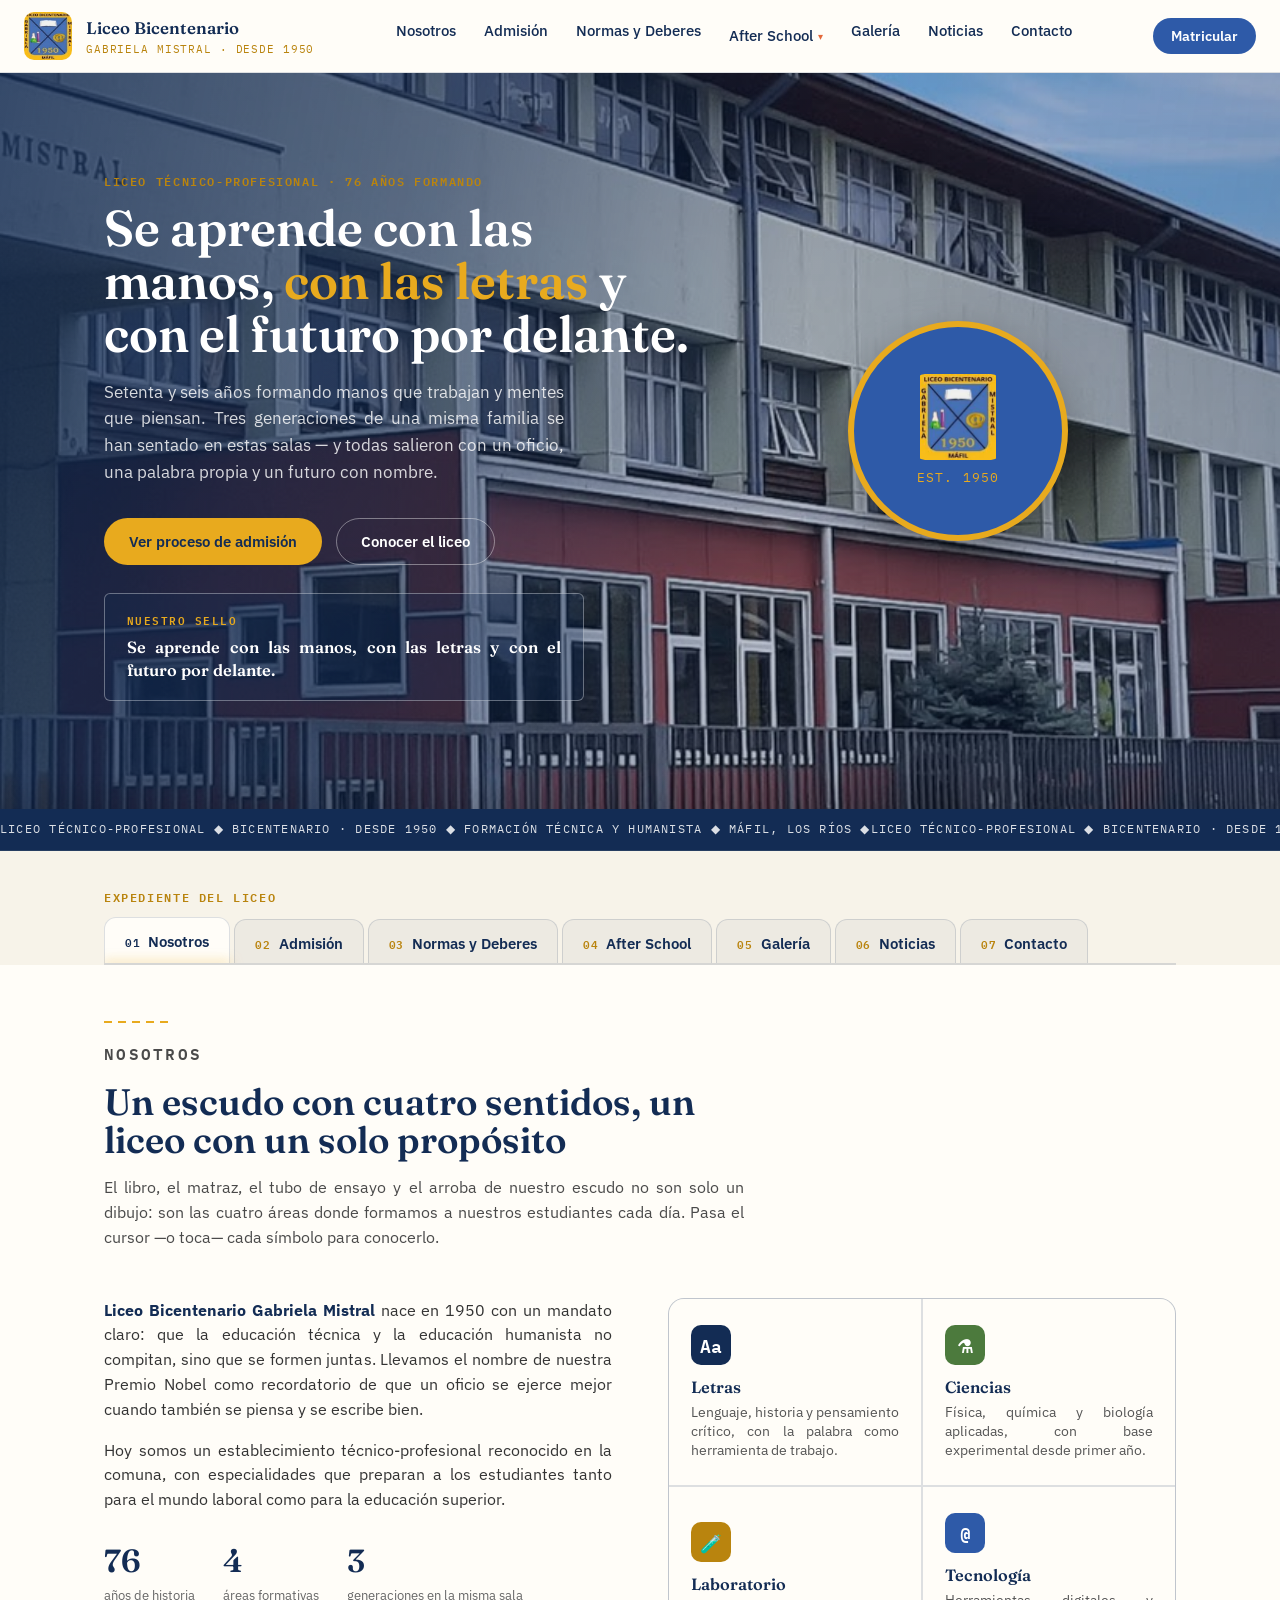
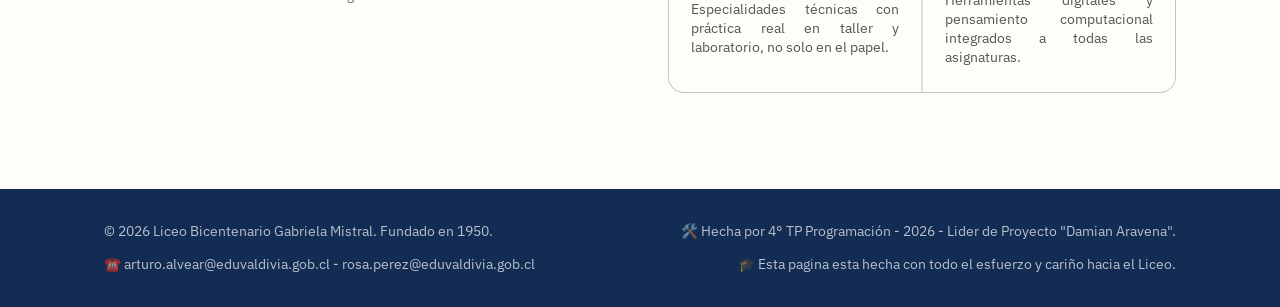
==== index.html @ 548409c9 "Cambio leve en After school" ====
<!DOCTYPE html>
<html lang="es">
<head>
<meta charset="UTF-8">
<meta name="viewport" content="width=device-width, initial-scale=1.0">
<title>liceo Bicentenario Gabriela Mistral</title>
<link rel="icon" type="image/png" href="img/galeria/escudo.jpg">
<link rel="preconnect" href="https://fonts.googleapis.com">
<link rel="preconnect" href="https://fonts.gstatic.com" crossorigin>
<link href="https://fonts.googleapis.com/css2?family=Fraunces:opsz,wght@9..144,500;9..144,600;9..144,900&family=IBM+Plex+Sans:wght@400;500;600&family=IBM+Plex+Mono:wght@500;600&display=swap" rel="stylesheet">
<link rel="stylesheet" href="estilos.css">
</head>
<body>

<header>
  <div class="nav-row">
    <a href="#inicio" class="brand">
      <img src="img/galeria/escudo.jpg" alt="Escudo Liceo Bicentenario Gabriela Mistral" onerror="this.style.display='none'">
      <div class="brand-text">
        <strong>Liceo Bicentenario</strong>
        <span>Gabriela Mistral · Desde 1950</span>
      </div>
    </a>
    <nav id="mainNav">
      <ul>
        <li><a href="#nosotros" data-goto="nosotros">Nosotros</a></li>
        <li><a href="#admision" data-goto="admision">Admisión</a></li>
        <li><a href="#normas" data-goto="normas">Normas y Deberes</a></li>
        <li class="nav-dropdown" id="navAfterSchool">
          <a href="#afterschool" data-goto="afterschool" class="nav-dropdown-link">
            After School
            <span class="nav-caret" aria-hidden="true">▾</span>
          </a>
          <ul class="nav-submenu">
            <li><a href="#afterschool" data-goto="afterschool" data-assub="info" data-scrollto="asPresentacion">Información</a></li>
            <li><a href="#afterschool" data-goto="afterschool" data-assub="avisos" data-scrollto="asAvisos">Avisos</a></li>
            <li><a href="#afterschool" data-goto="afterschool" data-assub="galeria" data-scrollto="asGaleria">Galería</a></li>
            <li><a href="#afterschool" data-goto="afterschool" data-assub="contacto" data-scrollto="asContacto">Contacto</a></li>
          </ul>
        </li>
        <li><a href="#galeria" data-goto="galeria">Galería</a></li>
        <li><a href="#noticias" data-goto="noticias">Noticias</a></li>
        <li><a href="#contacto" data-goto="contacto">Contacto</a></li>
      </ul>
    </nav>
    <button class="nav-cta" data-goto="admision">Matricular</button>
    <button class="burger" aria-label="Abrir menú" id="burgerBtn"><span></span><span></span><span></span></button>
  </div>
</header>

<!-- Transición cinematográfica entre pestañas -->
<div class="tab-transition" id="tabTransition" aria-hidden="true">
  <div class="tt-sweep"></div>
  <div class="tt-mark">
    <span class="tt-index" id="ttIndex">01</span>
    <span class="tt-name" id="ttName">Nosotros</span>
  </div>
</div>

<section class="hero" id="inicio">
  <div class="hero-bg" id="heroBg" aria-hidden="true">
    <div class="hero-bg-slide active" style="background-image:url('img/hero/01-fachada-liceo.jpg')"></div>
  </div>
  <div class="hero-inner">
    <div>
      <p class="eyebrow">Liceo técnico-profesional · <span id="yearsCount">0</span> años formando</p>
      <h1>Se aprende con las manos, <em>con las letras</em> y con el futuro por delante.</h1>
      <p class="lead">Setenta y seis años formando manos que trabajan y mentes que piensan. Tres generaciones de una misma familia se han sentado en estas salas — y todas salieron con un oficio, una palabra propia y un futuro con nombre.</p>
      <div class="hero-actions">
        <button class="btn btn-gold" data-goto="admision">Ver proceso de admisión</button>
        <button class="btn btn-outline" data-goto="nosotros">Conocer el liceo</button>
      </div>
      <div class="hero-lemas" id="heroLemas">
        <p class="hero-lemas-eyebrow">Nuestro sello</p>
        <p class="hero-lemas-text" id="heroLemaText">Se aprende con las manos, con las letras y con el futuro por delante.</p>
      </div>
    </div>
    <div class="seal">
      <img src="img/galeria/escudo.jpg" alt="Escudo del liceo" onerror="this.style.display='none'">
      <span class="since">EST. 1950</span>
    </div>
  </div>
  <div class="hero-wave" aria-hidden="true"></div>
</section>

<div class="marquee" aria-hidden="true">
  <div class="marquee-track">
    <span>Liceo técnico-profesional ◆ Bicentenario · desde 1950 ◆ Formación técnica y humanista ◆ Máfil, Los Ríos ◆</span>
    <span>Liceo técnico-profesional ◆ Bicentenario · desde 1950 ◆ Formación técnica y humanista ◆ Máfil, Los Ríos ◆</span>
  </div>
</div>

<!-- ===================== FICHA / TABS ===================== -->
<div class="ficha-wrap wrap">
  <p class="eyebrow ficha-label">Expediente del liceo</p>
  <div class="tabs-nav" id="tabsNav" role="tablist" aria-label="Secciones del liceo">
    <button class="tab-btn active" role="tab" aria-selected="true" data-tab="nosotros" id="tabbtn-nosotros">
      <span class="tab-index">01</span><span class="tab-name">Nosotros</span>
    </button>
    <button class="tab-btn" role="tab" aria-selected="false" data-tab="admision" id="tabbtn-admision">
      <span class="tab-index">02</span><span class="tab-name">Admisión</span>
    </button>
    <button class="tab-btn" role="tab" aria-selected="false" data-tab="normas" id="tabbtn-normas">
      <span class="tab-index">03</span><span class="tab-name">Normas y Deberes</span>
    </button>
    <button class="tab-btn" role="tab" aria-selected="false" data-tab="afterschool" id="tabbtn-afterschool">
      <span class="tab-index">04</span><span class="tab-name">After School</span>
    </button>
    <button class="tab-btn" role="tab" aria-selected="false" data-tab="galeria" id="tabbtn-galeria">
      <span class="tab-index">05</span><span class="tab-name">Galería</span>
    </button>
    <button class="tab-btn" role="tab" aria-selected="false" data-tab="noticias" id="tabbtn-noticias">
      <span class="tab-index">06</span><span class="tab-name">Noticias</span>
    </button>
    <button class="tab-btn" role="tab" aria-selected="false" data-tab="contacto" id="tabbtn-contacto">
      <span class="tab-index">07</span><span class="tab-name">Contacto</span>
    </button>
    <div class="tab-slider" id="tabSlider" aria-hidden="true"></div>
  </div>
</div>

<main class="tab-panels">

  <!-- ---------- NOSOTROS ---------- -->
  <section class="panel active" id="nosotros" role="tabpanel" aria-labelledby="tabbtn-nosotros">
    <div class="wrap">
      <div class="section-head">
        <div class="divider"></div>
        <p class="eyebrow">Nosotros</p>
        <h2>Un escudo con cuatro sentidos, un liceo con un solo propósito</h2>
        <p>El libro, el matraz, el tubo de ensayo y el arroba de nuestro escudo no son solo un dibujo: son las cuatro áreas donde formamos a nuestros estudiantes cada día. Pasa el cursor —o toca— cada símbolo para conocerlo.</p>
      </div>
      <div class="about-grid">
        <div class="about-copy">
          <p><strong>Liceo Bicentenario Gabriela Mistral</strong> nace en 1950 con un mandato claro: que la educación técnica y la educación humanista no compitan, sino que se formen juntas. Llevamos el nombre de nuestra Premio Nobel como recordatorio de que un oficio se ejerce mejor cuando también se piensa y se escribe bien.</p>
          <p>Hoy somos un establecimiento técnico-profesional reconocido en la comuna, con especialidades que preparan a los estudiantes tanto para el mundo laboral como para la educación superior.</p>
          <div class="stat-row">
            <div class="stat"><strong data-count="76">0</strong><span>años de historia</span></div>
            <div class="stat"><strong data-count="4">0</strong><span>áreas formativas</span></div>
            <div class="stat"><strong data-count="3">0</strong><span>generaciones en la misma sala</span></div>
          </div>
        </div>
        <div class="pillars">
          <button class="pillar" data-flip="letras">
            <div class="pillar-face pillar-front">
              <div class="glyph g-navy">Aa</div>
              <h3>Letras</h3>
              <p>Lenguaje, historia y pensamiento crítico, con la palabra como herramienta de trabajo.</p>
            </div>
          </button>
          <button class="pillar" data-flip="ciencias">
            <div class="pillar-face pillar-front">
              <div class="glyph g-green">⚗</div>
              <h3>Ciencias</h3>
              <p>Física, química y biología aplicadas, con base experimental desde primer año.</p>
            </div>
          </button>
          <button class="pillar" data-flip="laboratorio">
            <div class="pillar-face pillar-front">
              <div class="glyph g-gold">🧪</div>
              <h3>Laboratorio</h3>
              <p>Especialidades técnicas con práctica real en taller y laboratorio, no solo en el papel.</p>
            </div>
          </button>
          <button class="pillar" data-flip="tecnologia">
            <div class="pillar-face pillar-front">
              <div class="glyph g-blue">@</div>
              <h3>Tecnología</h3>
              <p>Herramientas digitales y pensamiento computacional integrados a todas las asignaturas.</p>
            </div>
          </button>
        </div>
      </div>
    </div>
  </section>

  <!-- ---------- ADMISION ---------- -->
  <section class="panel" id="admision" role="tabpanel" aria-labelledby="tabbtn-admision">
    <div class="admission-inner">
      <div class="wrap">
        <div class="section-head">
          <div class="divider"></div>
          <p class="eyebrow">Admisión y matrícula</p>
          <h2>Cuatro pasos para matricular a tu hijo o hija</h2>
          <p>El proceso de admisión se hace en línea y de forma presencial. Toca cada paso para ver el detalle — el paso activo queda marcado en tu recorrido.</p>
        </div>
        <div class="stepper" id="stepper">
          <div class="step" data-step="1">
            <button class="step-head">
              <span class="num">01</span>
              <h3>Postula</h3>
              <span class="step-toggle">＋</span>
            </button>
            <div class="step-body">
              <p>Completa el formulario de postulación del Sistema de Admisión Escolar (SAE) en las fechas oficiales del proceso.</p>
            </div>
          </div>
          <div class="step" data-step="2">
            <button class="step-head">
              <span class="num">02</span>
              <h3>Revisa resultados</h3>
              <span class="step-toggle">＋</span>
            </button>
            <div class="step-body">
              <p>Consulta el resultado de la asignación en la plataforma del SAE y también en nuestro liceo.</p>
            </div>
          </div>
          <div class="step" data-step="3">
            <button class="step-head">
              <span class="num">03</span>
              <h3>Entrega documentos</h3>
              <span class="step-toggle">＋</span>
            </button>
            <div class="step-body">
              <p>Certificado de nacimiento, informe de notas y ficha de salud del estudiante.</p>
            </div>
          </div>
          <div class="step" data-step="4">
            <button class="step-head">
              <span class="num">04</span>
              <h3>Matricula</h3>
              <span class="step-toggle">＋</span>
            </button>
            <div class="step-body">
              <p>Firma la matrícula en secretaría dentro del plazo indicado y elige especialidad.</p>
            </div>
          </div>
        </div>
        <div class="admission-cta">
          <button class="btn btn-gold" data-goto="contacto">Hablar con secretaría</button>
          <a href="#" class="btn btn-outline">Descargar lista de documentos</a>
        </div>
      </div>
    </div>
  </section>

  <!-- ---------- NORMAS Y DEBERES DEL ESTUDIANTE ---------- -->
  <section class="panel" id="normas" role="tabpanel" aria-labelledby="tabbtn-normas">
    <div class="wrap">
      <div class="section-head">
        <div class="divider"></div>
        <p class="eyebrow">Normas y Deberes</p>
        <h2>Convivencia y compromiso: así nos cuidamos entre todos</h2>
        <p>Estas son las normas básicas de convivencia del liceo. El detalle completo está en el Reglamento Interno de Convivencia Escolar, disponible en secretaría y para descarga.</p>
      </div>

      <div class="rules-grid">
        <div class="rule-card">
          <div class="glyph g-navy">✓</div>
          <h3>Derechos del estudiante</h3>
          <ul class="as-list">
            <li>Recibir una educación de calidad, en un ambiente seguro y de respeto.</li>
            <li>Ser escuchado y participar en la vida escolar del liceo.</li>
            <li>Acceder a apoyo pedagógico y psicosocial cuando lo necesite.</li>
            <li>No ser discriminado por ningún motivo.</li>
          </ul>
        </div>
        <div class="rule-card">
          <div class="glyph g-blue">◆</div>
          <h3>Deberes del estudiante</h3>
          <ul class="as-list">
            <li>Asistir a clases con puntualidad y cumplir con sus tareas y evaluaciones.</li>
            <li>Tratar con respeto a compañeros, docentes, asistentes y directivos.</li>
            <li>Cuidar la infraestructura, el mobiliario y los materiales del liceo.</li>
            <li>Contribuir a un ambiente de sana convivencia dentro y fuera del aula.</li>
          </ul>
        </div>
        <div class="rule-card">
          <div class="glyph g-gold">👕</div>
          <h3>Presentación personal</h3>
          <ul class="as-list">
            <li>Uso del uniforme oficial o buzo institucional, según corresponda al día.</li>
            <li>Presentación personal limpia y ordenada.</li>
            <li>Uso de delantal o cotona en enseñanza básica, según normativa interna.</li>
          </ul>
        </div>
        <div class="rule-card">
          <div class="glyph g-green">◷</div>
          <h3>Asistencia y puntualidad</h3>
          <ul class="as-list">
            <li>Asistencia mínima requerida según normativa del Ministerio de Educación.</li>
            <li>Atrasos y ausencias deben justificarse en inspectoría con el apoderado.</li>
            <li>Retiros durante la jornada solo con autorización del apoderado.</li>
          </ul>
        </div>
        <div class="rule-card">
          <div class="glyph g-navy">@</div>
          <h3>Uso de tecnología</h3>
          <ul class="as-list">
            <li>Celulares y dispositivos personales en modo silencioso durante la clase.</li>
            <li>Uso de tecnología dentro del aula solo con autorización del docente.</li>
            <li>Prohibido grabar o difundir imágenes de terceros sin su consentimiento.</li>
          </ul>
        </div>
        <div class="rule-card">
          <div class="glyph g-blue">!</div>
          <h3>Faltas y sanciones</h3>
          <ul class="as-list">
            <li><strong>Leves:</strong> atrasos, incumplimiento de tareas — se registran y se conversan con el estudiante.</li>
            <li><strong>Graves:</strong> faltas de respeto, incumplimiento reiterado — se cita al apoderado.</li>
            <li><strong>Gravísimas:</strong> violencia, acoso o daño a terceros — según protocolo de convivencia escolar.</li>
          </ul>
        </div>
      </div>

      <div class="admission-cta">
        <a href="#" class="btn btn-gold">Descargar Reglamento de Convivencia Escolar</a>
        <button class="btn btn-outline" data-goto="contacto">Consultar con inspectoría</button>
      </div>
    </div>
  </section>

  <!-- ---------- AFTER SCHOOL ---------- -->
  <section class="panel" id="afterschool" role="tabpanel" aria-labelledby="tabbtn-afterschool">
    <div class="wrap">

      <!-- Pestañas internas, independientes del resto del sitio -->
      <div class="as-subtabs-nav" role="tablist" aria-label="Secciones de After School">
        <button class="as-subtab-btn active" role="tab" aria-selected="true" data-assub="info" id="assubbtn-info">Información</button>
        <button class="as-subtab-btn" role="tab" aria-selected="false" data-assub="avisos" id="assubbtn-avisos">Avisos</button>
        <button class="as-subtab-btn" role="tab" aria-selected="false" data-assub="galeria" id="assubbtn-galeria">Galería</button>
        <button class="as-subtab-btn" role="tab" aria-selected="false" data-assub="contacto" id="assubbtn-contacto">Contacto</button>
      </div>

      <div class="as-subpanel active" id="asInfo" role="tabpanel" aria-labelledby="assubbtn-info">
        <div class="as-card" id="asPresentacion">
          <div>
            <span class="as-badge">● Espacio After School</span>
            <span class="as-badge as-badge-outline">🎯 Finalidad pedagógica</span>
            <h2>Un lugar seguro para después de clases</h2>
            <p>Sabemos que no todos los apoderados y apoderadas pueden llegar a retirar a sus hijos e hijas apenas suena la campana de las últimas clases. Muchas familias de Máfil trabajan hasta media tarde, viven a cierta distancia del liceo o simplemente no cuentan con alguien que pueda hacerse cargo del cuidado en esas horas intermedias entre el término de la jornada escolar y el regreso a casa. Para responder a esa realidad nace After School: el espacio del liceo pensado especialmente para los estudiantes más pequeños, de los cursos con salida más temprana, cuyos padres y madres siguen en su jornada laboral.</p>
            <p>Más que un lugar donde simplemente "esperar", After School es un programa educativo, sin fines de lucro y con una finalidad pedagógica declarada: acompañar, contener y seguir aportando al desarrollo de los niños y niñas incluso después del horario formal de clases. No se trata de una guardería ni de una sala de espera — cada actividad que se realiza dentro del programa responde a un propósito formativo, pensado y ejecutado por estudiantes del Área Técnico-Profesional de Atención de Párvulos, bajo la supervisión constante de una profesional de educación parvularia.</p>
            <ul class="as-list">
              <li>Un espacio tranquilo y acompañado para terminar las tareas y trabajos pendientes del día, con apoyo cercano cuando los niños y niñas lo necesitan, respetando siempre su propio ritmo.</li>
              <li>Momentos de juego libre, actividades recreativas y rincones temáticos —de arte, de cuentos, de juegos de mesa— pensados para que el después de clases también sea un tiempo de disfrute y aprendizaje.</li>
              <li>Un lugar seguro y contenido donde esperar tranquilos hasta que el apoderado o apoderada pueda venir a retirarlos, sin apuro ni sensación de estar "de más" en el liceo.</li>
              <li>Siempre a cargo de un adulto responsable del establecimiento, con supervisión permanente y protocolos claros de cuidado, ingreso y salida de los estudiantes.</li>
            </ul>
            <div class="as-schedule">Funciona miércoles y jueves, al término de la jornada de los cursos menores</div>

            <div class="as-menu" id="asDetalles">
              <h3 class="as-menu-title">Sobre el programa</h3>
              <div class="as-accordion">
                <div class="as-acc-item open" data-as-acc="1">
                  <button class="as-acc-head" type="button">
                    <span class="as-acc-icon">🎯</span>
                    <h4>Finalidad del programa</h4>
                    <span class="as-acc-toggle">＋</span>
                  </button>
                  <div class="as-acc-body">
                    <p>La finalidad del After School es, y será siempre, pedagógica. No es un servicio de guardería ni un simple espacio para "hacer tiempo" hasta que lleguen los apoderados: es un programa educativo formal del liceo, sin fines de lucro, que busca favorecer el bienestar emocional, el aprendizaje significativo y el desarrollo integral de cada niño y niña que participa en él.</p>
                    <p>Cada actividad —ya sea el apoyo en las tareas, el juego dirigido, las manualidades o los momentos de lectura— se planifica con una intención formativa detrás, alineada con los principios de la educación parvularia y con el proyecto educativo del liceo. Este carácter pedagógico no es solo una declaración de buenas intenciones: queda formalmente establecido en el Compromiso de Participación que firma cada familia al momento de inscribir a su hijo o hija, documento que explicita tanto los objetivos del programa como los derechos y responsabilidades de cada parte involucrada.</p>
                  </div>
                </div>
                <div class="as-acc-item" data-as-acc="2">
                  <button class="as-acc-head" type="button">
                    <span class="as-acc-icon">👩‍🏫</span>
                    <h4>Encargada</h4>
                    <span class="as-acc-toggle">＋</span>
                  </button>
                  <div class="as-acc-body">
                    <p>El programa After School está bajo la responsabilidad de la profesora Caroline Navarrete, educadora de párvulos y Coordinadora del Área Técnico-Profesional del liceo. Ella es quien diseña, organiza y supervisa el funcionamiento completo del espacio, velando por que cada sesión cumpla con la finalidad pedagógica del programa y con los estándares de cuidado que las familias esperan del establecimiento.</p>
                    <p>En la práctica, las actividades del día a día son impartidas por estudiantes de la especialidad de Atención de Párvulos, quienes encuentran en After School un espacio real de práctica temprana: planifican juegos, acompañan tareas y desarrollan habilidades de mediación con los niños y niñas, siempre bajo la mirada, la guía y la supervisión directa de la profesora Navarrete. Esta dupla —estudiantes en formación y una profesional a cargo— permite que el programa combine cercanía generacional con la seguridad de una conducción experta.</p>
                  </div>
                </div>
                <div class="as-acc-item" data-as-acc="3">
                  <button class="as-acc-head" type="button">
                    <span class="as-acc-icon">🌱</span>
                    <h4>Cómo nació la idea</h4>
                    <span class="as-acc-toggle">＋</span>
                  </button>
                  <div class="as-acc-body">
                    <p>La idea de After School nació al observar una necesidad muy concreta dentro de la comunidad escolar de Máfil: un número importante de padres, madres y apoderados no logra coincidir con el horario de salida de los cursos más pequeños, ya sea porque su jornada laboral se extiende más allá de esa hora, porque deben trasladarse desde localidades rurales o porque, simplemente, no cuentan con una red de apoyo cercana que pueda hacerse cargo del cuidado de los niños en ese tramo del día.</p>
                    <p>Frente a esa realidad, y en línea con la vocación técnico-profesional del liceo, surgió la posibilidad de transformar una necesidad de la comunidad en una oportunidad formativa: crear un espacio de cuidado y acompañamiento después de clases que, a la vez, sirviera como campo de práctica real para los estudiantes de la especialidad de Atención de Párvulos. Así, lo que comenzó como una respuesta a un problema de conciliación entre trabajo y crianza se convirtió en un programa educativo estable, que hoy beneficia tanto a las familias como a la formación técnica de nuestros estudiantes.</p>
                  </div>
                </div>
                <div class="as-acc-item" data-as-acc="4">
                  <button class="as-acc-head" type="button">
                    <span class="as-acc-icon">🤝</span>
                    <h4>Acompañamiento</h4>
                    <span class="as-acc-toggle">＋</span>
                  </button>
                  <div class="as-acc-body">
                    <p>After School funciona gracias a un convenio de colaboración con <strong>Fundación 99</strong>, organización que acompaña y apoya el desarrollo del programa desde sus inicios. Este trabajo conjunto ha permitido fortalecer la propuesta pedagógica del espacio, sumar nuevas miradas al proyecto y dar mayor sustento a una iniciativa que nació desde las propias necesidades de nuestra comunidad escolar.</p>
                    <p>Valoramos profundamente esta alianza y el compromiso que Fundación 99 ha mostrado con la educación pública y con el bienestar de los niños y niñas de Máfil. Con mucho cariño la reconocemos aquí, y las invitamos a conocer y seguir su trabajo en la siguiente plataforma:</p>
                    <a class="mention-card" href="https://www.instagram.com/fundacion99?igsi=aGJ2ZGxlMTg2dng3" target="_blank" rel="noopener">
                      <span class="mention-ico">◎</span>
                      <span class="mention-info">
                        <strong>Fundación 99</strong>
                        <span>@fundacion99 en Instagram</span>
                      </span>
                      <span class="mention-arrow">↗</span>
                    </a>
                  </div>
                </div>
                <div class="as-acc-item" data-as-acc="5">
                  <button class="as-acc-head" type="button">
                    <span class="as-acc-icon">🕓</span>
                    <h4>Horarios</h4>
                    <span class="as-acc-toggle">＋</span>
                  </button>
                  <div class="as-acc-body">
                    <p>After School funciona los días miércoles y jueves, entre las 16:00 y las 17:30 horas, inmediatamente al término de la jornada escolar de los cursos menores. Este horario fue definido pensando en el tramo del día donde más apoderados y apoderadas manifestaron dificultades para llegar a retirar a sus hijos, y se revisa periódicamente según la disponibilidad de las estudiantes en práctica y las necesidades de las familias inscritas.</p>
                    <p>Es importante que las familias respeten tanto la hora de ingreso como la de salida establecida: el programa está diseñado como una extensión formativa dentro de un bloque horario acotado, y no como un servicio de cuidado abierto o extendido más allá de lo estipulado en el Compromiso de Participación.</p>
                  </div>
                </div>
                <div class="as-acc-item" data-as-acc="6">
                  <button class="as-acc-head" type="button">
                    <span class="as-acc-icon">📋</span>
                    <h4>Registros y fichas</h4>
                    <span class="as-acc-toggle">＋</span>
                  </button>
                  <div class="as-acc-body">
                    <p>Para participar del programa, cada familia debe completar una ficha de admisión con los datos del estudiante y de su núcleo familiar, información que permite al equipo a cargo conocer mejor el contexto de cada niño y niña y actuar con mayor pertinencia frente a cualquier necesidad particular.</p>
                    <p>Junto con la ficha, la familia firma un Compromiso de Participación: un documento que deja por escrito los horarios de funcionamiento del programa, la finalidad pedagógica que lo rige y los deberes tanto del liceo como de los apoderados —entre ellos, la puntualidad en el retiro de los estudiantes y el respeto por las normas internas del espacio. Este documento puede revisarse y descargarse a continuación:</p>
                    <a class="as-doc-link" href="documentos/compromiso-participacion-after-school.pdf" target="_blank" rel="noopener">
                      📄 Descargar Compromiso de Participación (PDF) ↗
                    </a>
                  </div>
                </div>
              </div>
            </div>
          </div>
          <div class="as-visual-wrap">
            <div class="as-visual" id="asVisual">
              <button class="as-icon" type="button" aria-label="Hora de tareas">✎</button>
              <button class="as-icon" type="button" aria-label="Organización del día">▦</button>
              <button class="as-icon" type="button" aria-label="Juego libre">☺</button>
              <button class="as-icon" type="button" aria-label="Pintura">🎨</button>
              <div class="as-center" aria-hidden="true">AS</div>
              <button class="as-icon" type="button" aria-label="Manualidades">✂</button>
              <button class="as-icon" type="button" aria-label="Música">♫</button>
              <button class="as-icon" type="button" aria-label="Reconocimientos">★</button>
              <button class="as-icon" type="button" aria-label="El espacio After School">▢</button>
            </div>
            <div class="as-visual-fill">
              <div class="as-visual-quote">
                <span class="as-visual-quote-icon">🧩</span>
                <p>Cada ícono representa una de las actividades que se viven día a día en After School.</p>
              </div>
              <div class="as-visual-stats">
                <div class="as-visual-stat"><strong>2</strong><span>días a la semana</span></div>
                <div class="as-visual-stat"><strong>1,5</strong><span>horas por sesión</span></div>
                <div class="as-visual-stat"><strong>100%</strong><span>supervisado</span></div>
              </div>
              <div class="as-visual-photo">
                <img src="img/hero/03-fachada-liceo-lateral.jpg" alt="Fachada del Liceo Bicentenario Gabriela Mistral">
                <span>El liceo, sede de este programa</span>
              </div>
              <div class="as-visual-checklist">
                <h4>Lo que incluye cada sesión</h4>
                <ul>
                  <li><span>✓</span> Apoyo con tareas y trabajos pendientes</li>
                  <li><span>✓</span> Juego libre y actividades recreativas</li>
                  <li><span>✓</span> Merienda y espacio de descanso</li>
                  <li><span>✓</span> Entrega segura a los apoderados</li>
                </ul>
              </div>
              <a class="as-visual-mention" href="https://www.instagram.com/fundacion99?igsi=aGJ2ZGxlMTg2dng3" target="_blank" rel="noopener">
                <span>◎</span>
                <div><strong>Con el apoyo de Fundación 99</strong><span>Conoce más en la sección Convenio</span></div>
                <span class="arrow">↗</span>
              </a>
            </div>
          </div>
        </div>

        <!-- Recuadro con el equipo a cargo del programa. Para actualizar los
             nombres de las y los estudiantes en práctica, reemplaza los
             "Nombre Apellido" de abajo por los nombres reales. Puedes
             agregar o quitar tarjetas .as-team-member según cuántas
             personas estén a cargo cada semestre. -->
        <div class="as-team-card" id="asEquipo">
          <div class="as-team-head">
            <span class="as-team-icon">👥</span>
            <div>
              <h3>Equipo a cargo del programa</h3>
              <p>Quiénes acompañan a los niños y niñas durante cada sesión de After School.</p>
            </div>
          </div>
          <div class="as-team-chips">
            <span class="as-team-chip">🗓 Miércoles y jueves</span>
            <span class="as-team-chip">🎓 Especialidad Atención de Párvulos</span>
            <span class="as-team-chip">👩‍🏫 Supervisión profesional permanente</span>
          </div>
          <div class="as-team-grid">
            <div class="as-team-member as-team-member--lead">
              <div class="as-team-avatar">👩‍🏫</div>
              <strong>Caroline Navarrete</strong>
              <span>Educadora de párvulos · Encargada del programa</span>
              <span class="as-team-tag">Coordinación general</span>
            </div>
            <div class="as-team-member">
              <div class="as-team-avatar">🧑‍🎓</div>
              <strong>Nombre Apellido</strong>
              <span>Estudiante en práctica · Atención de Párvulos</span>
              <span class="as-team-tag">Apoyo en tareas</span>
            </div>
            <div class="as-team-member">
              <div class="as-team-avatar">🧑‍🎓</div>
              <strong>Nombre Apellido</strong>
              <span>Estudiante en práctica · Atención de Párvulos</span>
              <span class="as-team-tag">Juegos y recreación</span>
            </div>
            <div class="as-team-member">
              <div class="as-team-avatar">🧑‍🎓</div>
              <strong>Nombre Apellido</strong>
              <span>Estudiante en práctica · Atención de Párvulos</span>
              <span class="as-team-tag">Arte y manualidades</span>
            </div>
          </div>
          <div class="as-team-footer">
            <span>✉</span>
            <p>¿Buscas contactar directamente al equipo? Escríbenos en la pestaña <strong>Contacto</strong> del programa.</p>
          </div>
        </div>
      </div>

      <div class="as-subpanel" id="asAvisos" role="tabpanel" aria-labelledby="assubbtn-avisos" hidden>
        <div class="section-head as-noticias-head">
          <div class="divider"></div>
          <p class="eyebrow">Avisos After School</p>
          <h2>Avisos y novedades del programa</h2>
          <p>Cambios de horario, actividades especiales y avisos puntuales del espacio After School (distintos de las noticias generales del liceo).</p>
        </div>
        <div class="news-grid" id="asAvisosGrid">
          <!-- Se genera desde la lista AS_AVISOS en java.js -->
        </div>
      </div>

      <div class="as-subpanel" id="asGaleria" role="tabpanel" aria-labelledby="assubbtn-galeria" hidden>
        <div class="as-gallery-head">
          <div class="divider"></div>
          <p class="eyebrow">Galería After School</p>
          <h3>Así se ve un día en After School</h3>
        </div>
        <div class="gallery-grid gallery-grid--compact" id="afterSchoolGallery">
          <!-- Fotos generadas desde la lista AFTER_SCHOOL_GALLERY en java.js -->
        </div>
      </div>

      <div class="as-subpanel" id="asContacto" role="tabpanel" aria-labelledby="assubbtn-contacto" hidden>
        <div class="section-head as-contacto-head">
          <div class="divider"></div>
          <p class="eyebrow">Contacto After School</p>
          <h2>Escríbenos por el programa After School</h2>
          <p>Para consultas específicas del programa —admisión, horarios o el contrato-compromiso— puedes contactar directamente a la encargada.</p>
        </div>
        <div class="as-contact-grid">
          <div class="contact-info">
            <div class="info-row">
              <div class="ico ico-coral">👩‍🏫</div>
              <div><strong>Encargada</strong><span>Profesora Caroline Navarrete, educación parvularia</span></div>
            </div>
            <div class="info-row">
              <div class="ico ico-coral">✉</div>
              <div><strong>Correo</strong><span>afterschool@liceogabrielamistral.cl</span></div>
            </div>
            <div class="info-row">
              <div class="ico ico-coral">☎</div>
              <div><strong>Teléfono</strong><span>+56 9 5416 1156</span></div>
            </div>
            <div class="info-row">
              <div class="ico ico-coral">🕓</div>
              <div><strong>Horario del programa</strong><span>Miércoles y jueves, de 16:00 a 17:30 hrs.</span></div>
            </div>
          </div>
          <form id="asContactForm" novalidate>
            <div class="field">
              <input type="text" id="asfName" placeholder="Nombre del apoderado" required>
              <span class="field-msg"></span>
            </div>
            <div class="field">
              <input type="email" id="asfEmail" placeholder="Correo electrónico" required>
              <span class="field-msg"></span>
            </div>
            <div class="field">
              <textarea id="asfMessage" placeholder="Escribe tu consulta sobre After School" required></textarea>
              <span class="field-msg"></span>
            </div>
            <button type="submit">Enviar mensaje</button>
            <p class="form-success" id="asFormSuccess" role="status"></p>
          </form>
        </div>
      </div>
    </div>
  </section>

  <!-- ---------- GALERIA DEL LICEO (general) ---------- -->
  <section class="panel" id="galeria" role="tabpanel" aria-labelledby="tabbtn-galeria">
    <div class="wrap">
      <div class="section-head">
        <div class="divider"></div>
        <p class="eyebrow">Galería del Liceo</p>
        <h2>La vida diaria del liceo</h2>
        <p>Un vistazo a las salas, talleres y actividades generales del establecimiento. Toca una imagen para verla en grande. (Fotos de ejemplo — súbelas cuando tengas las reales.)</p>
      </div>
      <div class="gallery-grid" id="galleryGrid">
        <!-- Las fotos se generan automáticamente desde la lista LICEO_GALLERY en java.js, en ese mismo orden. -->
      </div>
    </div>
  </section>

  <!-- ---------- NOTICIAS ---------- -->
  <section class="panel" id="noticias" role="tabpanel" aria-labelledby="tabbtn-noticias">
    <div class="wrap">
      <div class="section-head">
        <div class="divider"></div>
        <p class="eyebrow">Noticias</p>
        <h2>Novedades del liceo</h2>
        <p>Lo último del establecimiento y lo que compartimos en redes: actividades, reconocimientos y avisos importantes.</p>
      </div>

      <div class="follow-block">
        <p class="eyebrow">Síguenos</p>
        <h3>Todo lo que pasa en el liceo, también en tus redes</h3>
        <p class="follow-sub">Fotos del día a día, actividades, reconocimientos de nuestros estudiantes y avisos urgentes — síguenos para no perderte nada.</p>
        <div class="follow-cards">
          <a class="follow-card follow-fb" href="https://web.facebook.com/Lgmistral" target="_blank" rel="noopener">
            <span class="follow-ico">f</span>
            <span class="follow-info">
              <strong>Facebook</strong>
              <span>Liceo Gabriela Mistral</span>
            </span>
            <span class="follow-arrow">↗</span>
          </a>
          <a class="follow-card follow-ig" href="https://www.instagram.com/liceo.bgm.m/" target="_blank" rel="noopener">
            <span class="follow-ico">◎</span>
            <span class="follow-info">
              <strong>Instagram</strong>
              <span>@liceo.bgm.m</span>
            </span>
            <span class="follow-arrow">↗</span>
          </a>
        </div>
      </div>

      <div class="events-block">
        <div class="events-head">
          <p class="eyebrow">Agenda</p>
          <h3>Calendario de eventos</h3>
        </div>
        <div class="calendar" id="calendar">
          <div class="calendar-top">
            <button class="cal-nav" id="calPrev" type="button" aria-label="Mes anterior">‹</button>
            <div class="calendar-title" id="calTitle">Agosto 2026</div>
            <button class="cal-nav" id="calNext" type="button" aria-label="Mes siguiente">›</button>
          </div>
          <div class="calendar-weekdays">
            <span>L</span><span>M</span><span>X</span><span>J</span><span>V</span><span>S</span><span>D</span>
          </div>
          <div class="calendar-grid" id="calendarGrid">
            <!-- Se genera desde la lista EVENTS en java.js -->
          </div>
        </div>
      </div>

      <div class="news-grid" id="newsGrid">
        <!-- Se genera desde la lista NEWS en java.js -->
      </div>
    </div>
  </section>

  <!-- ---------- CONTACTO ---------- -->
  <section class="panel" id="contacto" role="tabpanel" aria-labelledby="tabbtn-contacto">
    <div class="wrap">
      <div class="section-head">
        <div class="divider"></div>
        <p class="eyebrow">Contacto</p>
        <h2>Escríbenos o pasa por secretaría</h2>
      </div>
      <div class="contact-grid">
        <div class="contact-info">
          <div class="info-row">
            <div class="ico">✉</div>
            <div><strong>Correo Director</strong><span>arturo.alvear@eduvaldivia.gob.cl</span></div>
            <div><strong>Correo Secretaria</strong><span>rosa.perez@eduvaldivia.gob.cl</span></div>
          </div>
          <div class="info-row">
            <div class="ico">☎</div>
            <div><strong>Teléfono Inspectoría General</strong><span>632 241230</span></div>
            <div><strong>Teléfono Secretaria</strong><span>632 241231</span></div>
          </div>
          <div class="info-row">
            <div class="ico">⌂</div>
            <div><strong>Dirección</strong><span>Bernardo O'Higgins #306, Máfil, Los Ríos, Chile</span></div>
          </div>
          <div class="info-row">
            <div class="ico">◷</div>
            <div><strong>Atención secretaría</strong><span>Lunes a viernes, 08:30 a 17:00</span></div>
          </div>
        </div>
        <form id="contactForm" novalidate>
          <div class="field">
            <input type="text" id="fName" placeholder="Nombre del apoderado" required>
            <span class="field-msg"></span>
          </div>
          <div class="field">
            <input type="email" id="fEmail" placeholder="Correo electrónico" required>
            <span class="field-msg"></span>
          </div>
          <input type="text" id="fSubject" placeholder="Asunto (ej: Admisión, After School)">
          <div class="field">
            <textarea id="fMessage" placeholder="Escribe tu mensaje" required></textarea>
            <span class="field-msg"></span>
          </div>
          <button type="submit">Enviar mensaje</button>
          <p class="form-success" id="formSuccess" role="status"></p>
        </form>
      </div>

      <div class="map-block">
        <div class="map-head">
          <p class="eyebrow">Cómo llegar</p>
          <h3>Bernardo O'Higgins #306, Máfil, Región De Los Ríos</h3>
          <a class="btn btn-outline map-btn" href="https://www.google.com/maps/dir/?api=1&destination=Bernardo+O%27Higgins+306%2C+M%C3%A1fil%2C+Los+R%C3%ADos%2C+Chile" target="_blank" rel="noopener">
            Abrir ruta en Google Maps ↗
          </a>
        </div>
        <div class="map-frame">
          <iframe
            src="https://www.google.com/maps?q=Bernardo+O%27Higgins+306,+M%C3%A1fil,+Los+R%C3%ADos,+Chile&output=embed"
            width="100%" height="100%" style="border:0;"
            allowfullscreen loading="lazy"
            referrerpolicy="no-referrer-when-downgrade"
            title="Ubicación del Liceo Bicentenario Gabriela Mistral en el mapa">
          </iframe>
        </div>
      </div>
    </div>
  </section>

</main>

<!-- Lightbox de galería -->
<div class="lightbox" id="lightbox" aria-hidden="true">
  <button class="lightbox-close" id="lightboxClose" aria-label="Cerrar">✕</button>
  <button class="lightbox-nav lightbox-prev" id="lightboxPrev" aria-label="Foto anterior">‹</button>
  <div class="lightbox-box" id="lightboxBox">
    <img id="lightboxImg" src="" alt="">
    <span id="lightboxCaption" class="lightbox-caption"></span>
  </div>
  <button class="lightbox-nav lightbox-next" id="lightboxNext" aria-label="Foto siguiente">›</button>
</div>

<footer>
  <div class="wrap footer-row">
    <span>© 2026 Liceo Bicentenario Gabriela Mistral. Fundado en 1950.</span>
    <span>🛠️ Hecha por 4° TP Programación - 2026 - Lider de Proyecto "Damian Aravena".</span>
    <span class="footer-contact">☎️ arturo.alvear@eduvaldivia.gob.cl - rosa.perez@eduvaldivia.gob.cl</span>
    <span>🎓 Esta pagina esta hecha con todo el esfuerzo y cariño hacia el Liceo.</span>
  </div>
</footer>

<script src="java.js"></script>
</body>
</html>
---- estilos.css ----
:root{
  --navy:#132C54;
  --blue:#2E5AA8;
  --blue-soft:#4C74B8;
  --gold:#E8AA1E;
  --gold-deep:#B9840E;
  --cream:#F7F3E9;
  --ink:#1B1B1B;
  --paper:#FFFDF8;
  --lab-green:#4C7A3D;
  --coral:#E4693B;
  --coral-light:#FBEAE0;
  --line: rgba(19,44,84,0.14);
}
*{box-sizing:border-box;}
html{scroll-behavior:smooth;}
body{
  margin:0;
  background:var(--cream);
  color:var(--ink);
  font-family:'IBM Plex Sans', sans-serif;
  line-height:1.55;
  -webkit-font-smoothing:antialiased;
}
h1,h2,h3{
  font-family:'Fraunces', serif;
  color:var(--navy);
  margin:0;
  line-height:1.05;
}
.eyebrow{
  font-family:'IBM Plex Mono', monospace;
  text-transform:uppercase;
  letter-spacing:.14em;
  font-size:.72rem;
  font-weight:600;
  color:var(--gold-deep);
}
a{color:inherit;}
img{max-width:100%;display:block;}
.wrap{max-width:1120px;margin:0 auto;padding:0 24px;}
button{font-family:inherit;}

/* ---------- TEXTO JUSTIFICADO Y ANTI-DESBORDE ---------- */
body{overflow-x:hidden;}
p{
  text-align:justify;
  text-align-last:left;
  -webkit-hyphens:none;
  -ms-hyphens:none;
  hyphens:none;
  overflow-wrap:break-word;
  word-wrap:break-word;
  word-break:break-word;
}
h1,h2,h3,h4,li,span,a,strong,em,td,th,blockquote,label{
  overflow-wrap:break-word;
  word-wrap:break-word;
  word-break:break-word;
}
img,iframe,video,svg,table,input,textarea{max-width:100%;}

@media (prefers-reduced-motion: reduce){
  *{animation-duration:.001ms !important;transition-duration:.001ms !important;}
}

/* ---------- HEADER ---------- */
header{
  position:sticky;top:0;z-index:50;
  background:var(--paper);
  border-bottom:1px solid var(--line);
}
.nav-row{
  display:flex;align-items:center;justify-content:space-between;
  padding:12px 24px;
}
.brand{display:flex;align-items:center;gap:14px;text-decoration:none;}
.brand img{width:48px;height:48px;border-radius:10px;}
.brand-text{display:flex;flex-direction:column;}
.brand-text strong{font-family:'Fraunces',serif;font-size:1.05rem;color:var(--navy);font-weight:600;}
.brand-text span{font-family:'IBM Plex Mono',monospace;font-size:.68rem;letter-spacing:.08em;color:var(--gold-deep);text-transform:uppercase;}
nav ul{list-style:none;display:flex;gap:28px;margin:0;padding:0;}
nav a{text-decoration:none;font-weight:500;font-size:.94rem;color:var(--navy);position:relative;padding:6px 0;cursor:pointer;background:none;border:none;}
nav a::after{content:"";position:absolute;left:0;bottom:0;width:0;height:2px;background:var(--gold);transition:width .2s ease;}
nav a:hover::after{width:100%;}
.nav-cta{
  background:var(--blue);color:#fff;padding:9px 18px;border-radius:100px;
  font-size:.88rem;font-weight:600;text-decoration:none;white-space:nowrap;
  border:none;cursor:pointer;
}
.burger{display:none;background:none;border:none;cursor:pointer;padding:6px;}
.burger span{display:block;width:24px;height:2px;background:var(--navy);margin:5px 0;}

/* ---------- SUBMENÚ "AFTER SCHOOL" (proyecto clave, separado del resto) ---------- */
.nav-dropdown{position:relative;}
.nav-dropdown-link{display:inline-flex;align-items:center;gap:5px;}
.nav-caret{font-size:.65rem;color:var(--coral);transition:transform .2s ease;}
.nav-dropdown.open .nav-caret{transform:rotate(180deg);}
.nav-submenu{
  list-style:none;margin:8px 0 0;padding:0;
  max-height:0;overflow:hidden;border-radius:8px;
  background:rgba(228,105,59,.08);
  transition:max-height .25s ease, padding .25s ease;
}
.nav-dropdown.open .nav-submenu{max-height:220px;padding:6px 0;}
.nav-submenu a{display:block;padding:8px 16px;color:var(--coral);font-size:.88rem;font-weight:600;}
.nav-submenu a::after{display:none;}

@media (min-width:861px){
  .nav-dropdown:hover .nav-caret,
  .nav-dropdown:focus-within .nav-caret{transform:rotate(180deg);}
  .nav-submenu{
    position:absolute;top:calc(100% + 16px);left:50%;
    transform:translateX(-50%) translateY(-6px);
    background:var(--coral);
    min-width:220px;border-radius:12px;
    max-height:none;overflow:visible;padding:10px 0;
    opacity:0;pointer-events:none;
    box-shadow:0 20px 40px -18px rgba(228,105,59,.55);
    transition:opacity .18s ease, transform .18s ease;
    z-index:60;
  }
  .nav-submenu::before{
    content:"";position:absolute;top:-6px;left:50%;transform:translateX(-50%);
    width:12px;height:12px;background:var(--coral);border-radius:2px;rotate:45deg;
  }
  .nav-dropdown:hover .nav-submenu,
  .nav-dropdown.open .nav-submenu,
  .nav-dropdown:focus-within .nav-submenu{
    opacity:1;pointer-events:auto;transform:translateX(-50%) translateY(0);
  }
  .nav-submenu a{color:#fff;padding:10px 20px;white-space:nowrap;}
  .nav-submenu a:hover{background:rgba(255,255,255,.16);}
}

/* ---------- HERO ---------- */
.hero{
  position:relative;
  overflow:hidden;
  background:var(--navy);
  color:#fff;
}
/* Fondo: fotos reales del liceo que se van rotando detrás del texto */
.hero-bg{
  position:absolute;top:0;right:0;bottom:0;left:0;z-index:0;
  background:
    linear-gradient(135deg, transparent 46%, rgba(232,170,30,0.5) 47%, rgba(232,170,30,0.5) 47.6%, transparent 48.6%),
    linear-gradient(-45deg, transparent 46%, rgba(232,170,30,0.35) 47%, rgba(232,170,30,0.35) 47.6%, transparent 48.6%),
    var(--navy);
}
.hero-bg-slide{
  position:absolute;top:0;right:0;bottom:0;left:0;
  background-size:cover;background-position:center;
  opacity:0;
  transform:scale(1.1);
  transition:opacity 1.8s ease;
  animation:heroKenBurns 18s ease-in-out infinite alternate;
  animation-play-state:paused;
}
.hero-bg-slide.active{
  opacity:1;
  animation-play-state:running;
}
@keyframes heroKenBurns{
  from{transform:scale(1.12) translate(0,0);}
  to{transform:scale(1) translate(-1.6%,-1.6%);}
}
.hero::before{
  content:"";position:absolute;top:0;right:0;bottom:0;left:0;z-index:1;
  background:linear-gradient(100deg, rgba(19,44,84,.82) 0%, rgba(19,44,84,.62) 32%, rgba(19,44,84,.28) 60%, rgba(19,44,84,.4) 100%);
}
.hero-inner{
  position:relative;z-index:2;
  display:grid;grid-template-columns:1.15fr .85fr;gap:48px;
  align-items:center;
  padding:88px 24px 72px;
  max-width:1120px;margin:0 auto;
}
.hero h1{font-size:clamp(2.1rem,4vw,3.15rem);color:#fff;font-weight:600;
  opacity:0;animation:riseIn .7s .1s ease forwards;}
.hero h1 em{font-style:normal;color:var(--gold);}
.hero p.lead{font-size:1.08rem;color:rgba(255,255,255,.82);max-width:46ch;margin-top:18px;
  opacity:0;animation:riseIn .7s .25s ease forwards;}
.hero-actions{display:flex;gap:14px;margin-top:32px;flex-wrap:wrap;
  opacity:0;animation:riseIn .7s .4s ease forwards;}
.eyebrow{opacity:0;animation:riseIn .7s 0s ease forwards;}
/* Caja de lemas del liceo, van rotando cada pocos segundos */
.hero-lemas{
  margin-top:28px;padding:18px 22px;max-width:48ch;
  border:1px solid rgba(255,255,255,.35);border-radius:6px;
  background:rgba(19,44,84,.28);
  opacity:0;animation:riseIn .7s .55s ease forwards;
}
.hero-lemas-eyebrow{
  font-family:'IBM Plex Mono',monospace;text-transform:uppercase;letter-spacing:.14em;
  font-size:.66rem;font-weight:600;color:var(--gold);margin:0 0 8px;
}
.hero-lemas-text{
  font-family:'Fraunces',serif;font-weight:600;font-size:1.02rem;
  color:#fff;margin:0;line-height:1.4;
  transition:opacity .5s ease, transform .5s ease;
}
.hero-lemas-text.is-swapping{opacity:0;transform:translateY(6px);}
@keyframes riseIn{
  from{opacity:0;transform:translateY(14px);}
  to{opacity:1;transform:translateY(0);}
}
@media (prefers-reduced-motion: reduce){
  .hero-bg-slide{animation:none !important;transform:scale(1) !important;}
}
.btn{
  display:inline-flex;align-items:center;gap:8px;
  padding:13px 24px;border-radius:100px;font-weight:600;font-size:.94rem;
  text-decoration:none;border:1px solid transparent;cursor:pointer;
  transition:transform .15s ease, box-shadow .15s ease;
}
.btn:hover{transform:translateY(-2px);}
.btn-gold{background:var(--gold);color:var(--navy);}
.btn-gold:hover{box-shadow:0 10px 24px -8px rgba(232,170,30,.6);}
.btn-outline{border-color:rgba(255,255,255,.4);color:#fff;background:none;}
.btn-outline:hover{background:rgba(255,255,255,.08);}

.seal{
  justify-self:center;
  width:220px;height:220px;border-radius:50%;
  background:var(--blue);
  border:6px solid var(--gold);
  display:flex;align-items:center;justify-content:center;flex-direction:column;
  text-align:center;
  box-shadow:0 20px 50px rgba(0,0,0,.35);
  opacity:0;transform:scale(.85) rotate(-8deg);
  animation:sealIn .8s .3s cubic-bezier(.2,.8,.2,1) forwards;
  transition:transform .3s ease;
}
.seal:hover{transform:scale(1.04) rotate(0deg);}
@keyframes sealIn{
  to{opacity:1;transform:scale(1) rotate(0deg);}
}
.seal img{width:86px;height:86px;object-fit:contain;margin-bottom:8px;border-radius:10px;}
.seal .since{font-family:'IBM Plex Mono',monospace;color:var(--gold);font-size:.82rem;letter-spacing:.08em;}

.hero-wave{
  position:relative;z-index:2;height:36px;
  background:linear-gradient(180deg, transparent, rgba(0,0,0,.12));
}

/* ---------- MARQUEE / CINTA EN MOVIMIENTO ---------- */
.marquee{
  background:var(--navy);color:rgba(255,255,255,.85);
  overflow:hidden;white-space:nowrap;
  border-bottom:1px solid rgba(255,255,255,.08);
}
.marquee-track{
  display:inline-flex;
  animation:marqueeScroll 32s linear infinite;
}
.marquee-track span{
  font-family:'IBM Plex Mono',monospace;
  font-size:.76rem;letter-spacing:.1em;text-transform:uppercase;
  padding:11px 0;
}
@keyframes marqueeScroll{
  from{transform:translateX(0);}
  to{transform:translateX(-50%);}
}
@media (prefers-reduced-motion: reduce){
  .marquee-track{animation:none;}
}

/* ---------- SECTION SHELL ---------- */
section{padding:0;}
.section-head{max-width:640px;margin-bottom:48px;}
.section-head h2{font-size:clamp(1.7rem,3vw,2.3rem);margin-top:8px;font-weight:600;}
.section-head p{color:#4a4a4a;margin-top:14px;font-size:1.02rem;}
.divider{
  height:2px;width:64px;
  background:repeating-linear-gradient(90deg,var(--gold) 0 8px, transparent 8px 14px);
  margin:0 0 18px;
}

/* ---------- FICHA / TABS ---------- */
.ficha-wrap{
  margin-top:-1px;
  padding-top:28px;
}
.ficha-label{margin-bottom:10px;}
.tabs-nav{
  position:relative;
  display:flex;gap:4px;
  border-bottom:2px solid var(--line);
  overflow-x:auto;
  scrollbar-width:none;
}
.tabs-nav::-webkit-scrollbar{display:none;}
.tab-btn{
  position:relative;
  display:flex;align-items:center;gap:8px;
  background:rgba(19,44,84,.04);
  border:1px solid var(--line);
  border-bottom:none;
  padding:14px 20px 12px;
  border-radius:12px 12px 0 0;
  cursor:pointer;
  color:var(--navy);
  font-weight:600;
  font-size:.92rem;
  white-space:nowrap;
  transition:background .2s ease, color .2s ease, transform .15s ease;
  transform:translateY(2px);
}
.tab-btn .tab-index{
  font-family:'IBM Plex Mono',monospace;
  font-size:.68rem;color:var(--gold-deep);letter-spacing:.06em;
}
.tab-btn:hover{background:rgba(19,44,84,.09);transform:translateY(0);}
.tab-btn.active{
  background:var(--paper);
  color:var(--navy);
  transform:translateY(0);
  border-color:var(--line);
}
.tab-btn.active .tab-index{color:var(--navy);}
.tab-slider{
  position:absolute;bottom:-2px;height:2px;background:var(--gold);
  box-shadow:0 0 12px 1px rgba(232,170,30,.55);
  transition:left .3s cubic-bezier(.4,0,.2,1), width .3s cubic-bezier(.4,0,.2,1);
}

/* ---------- TRANSICIÓN ENTRE PESTAÑAS ---------- */
.tab-transition{
  position:fixed;inset:0;z-index:300;
  visibility:hidden;
  pointer-events:none;
}
.tab-transition.tt-active{visibility:visible;}
.tt-sweep{
  position:absolute;inset:0;
  background:linear-gradient(115deg,
    var(--navy) 0%, var(--navy) 46%,
    var(--gold) 46%, var(--gold) 50%,
    var(--navy) 50%, var(--navy) 100%);
  transform:translateX(-108%);
}
.tab-transition.tt-run .tt-sweep{
  animation:ttSweep .78s cubic-bezier(.76,0,.24,1) forwards;
}
@keyframes ttSweep{
  0%{transform:translateX(-108%);}
  46%{transform:translateX(0%);}
  56%{transform:translateX(0%);}
  100%{transform:translateX(108%);}
}
.tt-mark{
  position:absolute;top:50%;left:50%;
  transform:translate(-50%,-46%);
  opacity:0;
  display:flex;flex-direction:column;align-items:center;gap:8px;
  text-align:center;pointer-events:none;
}
.tt-mark .tt-index{
  font-family:'IBM Plex Mono',monospace;font-size:.78rem;
  letter-spacing:.36em;color:var(--gold);
}
.tt-mark .tt-name{
  font-family:'Fraunces',serif;font-weight:600;
  font-size:clamp(1.6rem,4vw,2.6rem);color:#fff;
}
.tab-transition.tt-run .tt-mark{
  animation:ttMark .78s cubic-bezier(.76,0,.24,1) forwards;
}
@keyframes ttMark{
  0%{opacity:0;transform:translate(-50%,-40%);}
  42%{opacity:0;}
  50%{opacity:1;transform:translate(-50%,-50%);}
  60%{opacity:1;}
  72%{opacity:0;transform:translate(-50%,-58%);}
  100%{opacity:0;}
}
@media (prefers-reduced-motion: reduce){
  .tab-transition{display:none !important;}
}

.tab-panels{background:var(--paper);overflow:hidden;}
.panel{
  display:none;
  padding:56px 0 96px;
}
.panel.active{display:block;}

/* Cada bloque directo del panel entra en cascada — nada de golpe seco */
.panel.active .wrap > *{
  opacity:0;
  transform:translateY(22px);
  animation:panelChildIn .7s cubic-bezier(.19,1,.22,1) forwards;
}
.panel.active .wrap > *:nth-child(1){animation-delay:.08s;}
.panel.active .wrap > *:nth-child(2){animation-delay:.2s;}
.panel.active .wrap > *:nth-child(3){animation-delay:.32s;}
.panel.active .wrap > *:nth-child(4){animation-delay:.44s;}
@keyframes panelChildIn{
  to{opacity:1;transform:translateY(0);}
}

/* ---------- NOSOTROS / PILARES ---------- */
.about-grid{display:grid;grid-template-columns:1fr 1fr;gap:56px;align-items:start;}
.about-copy p{margin:0 0 16px;color:#333;}
.about-copy strong{color:var(--navy);}
.stat-row{display:flex;gap:28px;margin-top:24px;flex-wrap:wrap;}
.stat{display:flex;flex-direction:column;}
.stat strong{font-family:'Fraunces',serif;font-size:2rem;color:var(--navy);font-weight:600;}
.stat span{font-size:.8rem;color:#666;}

.pillars{display:grid;grid-template-columns:1fr 1fr;gap:2px;background:var(--line);border:1px solid var(--line);border-radius:16px;overflow:hidden;}
.pillar{
  background:var(--paper);padding:26px 22px;border:none;text-align:left;cursor:pointer;
  transition:background .2s ease;
}
.pillar:hover{background:#fff;}
.pillar .glyph{
  width:40px;height:40px;border-radius:10px;
  display:flex;align-items:center;justify-content:center;
  margin-bottom:14px;font-family:'IBM Plex Mono',monospace;font-weight:600;
  color:#fff;font-size:1.1rem;
  transition:transform .25s ease;
}
.pillar:hover .glyph{transform:scale(1.1) rotate(-4deg);}
.pillar h3{font-size:1.02rem;font-weight:600;margin-bottom:6px;color:var(--navy);}
.pillar p{font-size:.9rem;color:#555;margin:0;}
.g-blue{background:var(--blue);}
.g-green{background:var(--lab-green);}
.g-gold{background:var(--gold-deep);}
.g-navy{background:var(--navy);}

/* ---------- NORMAS Y DEBERES ---------- */
.rules-grid{
  display:grid;grid-template-columns:repeat(3,1fr);gap:20px;margin-bottom:40px;
}
.rule-card{
  background:var(--paper);border:1px solid var(--line);border-radius:16px;
  padding:26px 24px;transition:transform .2s ease, box-shadow .2s ease;
}
.rule-card:hover{transform:translateY(-3px);box-shadow:0 22px 38px -30px rgba(19,44,84,.4);}
.rule-card .glyph{
  width:40px;height:40px;border-radius:10px;
  display:flex;align-items:center;justify-content:center;
  margin-bottom:14px;font-family:'IBM Plex Mono',monospace;font-weight:600;
  color:#fff;font-size:1.1rem;
}
.rule-card h3{font-size:1.02rem;font-weight:600;margin-bottom:10px;color:var(--navy);}
.rule-card .as-list{margin-top:14px;gap:8px;}
.rule-card .as-list li{font-size:.86rem;color:#444;}

@media (max-width:960px){
  .rules-grid{grid-template-columns:1fr 1fr;}
}
@media (max-width:640px){
  .rules-grid{grid-template-columns:1fr;}
}

/* ---------- ADMISION / STEPPER ---------- */
.admission-inner{background:var(--navy);color:#fff;padding:0;}
.admission-inner .section-head p{color:rgba(255,255,255,.75);}
.admission-inner .section-head h2{color:#fff;}
.admission-inner .divider{background:repeating-linear-gradient(90deg,var(--gold) 0 8px, transparent 8px 14px);}

.stepper{display:flex;flex-direction:column;gap:12px;}
.step{
  background:rgba(255,255,255,.06);border:1px solid rgba(255,255,255,.14);
  border-radius:14px;overflow:hidden;
  transition:border-color .2s ease;
}
.step.open{border-color:var(--gold);}
.step-head{
  width:100%;display:flex;align-items:center;gap:16px;
  background:none;border:none;color:#fff;cursor:pointer;
  padding:20px 22px;text-align:left;
}
.step-head .num{font-family:'IBM Plex Mono',monospace;color:var(--gold);font-size:.85rem;letter-spacing:.1em;}
.step-head h3{color:#fff;font-size:1rem;font-weight:600;flex:1;}
.step-toggle{
  font-size:1.2rem;color:var(--gold);transition:transform .25s ease;
  width:24px;text-align:center;
}
.step.open .step-toggle{transform:rotate(45deg);}
.step-body{
  max-height:0;overflow:hidden;
  transition:max-height .3s ease, padding .3s ease;
  padding:0 22px;
}
.step.open .step-body{max-height:200px;padding:0 22px 20px;}
.step-body p{font-size:.92rem;color:rgba(255,255,255,.75);margin:0;}
.admission-cta{margin-top:32px;display:flex;gap:16px;align-items:center;flex-wrap:wrap;}

/* ---------- AFTER SCHOOL ---------- */
.as-card{
  background:var(--coral-light);
  border-radius:24px;
  padding:48px;
  display:grid;grid-template-columns:1fr 1fr;gap:44px;
  box-shadow:0 30px 60px -30px rgba(228,105,59,.35);
  border:1px solid rgba(228,105,59,.18);
}
.as-badge{
  display:inline-flex;align-items:center;gap:8px;
  background:var(--coral);color:#fff;font-family:'IBM Plex Mono',monospace;
  font-size:.72rem;letter-spacing:.1em;text-transform:uppercase;
  padding:6px 14px;border-radius:100px;margin-bottom:16px;font-weight:600;
  margin-right:8px;
}
.as-badge-outline{
  background:none;border:1px solid var(--coral);color:var(--coral);
}
.as-card h2{font-size:1.9rem;color:var(--navy);}
.as-card p{color:#444;margin-top:14px;}
.as-list{list-style:none;margin:22px 0 0;padding:0;display:flex;flex-direction:column;gap:12px;}
.as-list li{display:flex;gap:12px;font-size:.94rem;color:#333;}
.as-list li::before{
  content:"";flex:0 0 8px;width:8px;height:8px;border-radius:50%;
  background:var(--coral);margin-top:7px;
}
.as-visual-wrap{
  display:flex;flex-direction:column;gap:18px;height:100%;
}
.as-visual{
  background:var(--navy);
  border-radius:18px;
  aspect-ratio:1/1;
  flex:0 0 auto;
  display:grid;grid-template-columns:repeat(3,1fr);grid-template-rows:repeat(3,1fr);
  overflow:hidden;
}
.as-visual-fill{
  flex:1;display:flex;flex-direction:column;justify-content:space-between;gap:16px;
  min-height:120px;
}
.as-visual-quote{
  background:#fff;border:1px dashed rgba(228,105,59,.4);border-radius:18px;
  padding:24px 22px;text-align:center;
}
.as-visual-quote-icon{font-size:1.8rem;display:block;margin-bottom:10px;}
.as-visual-quote p{color:#6b5d54;font-size:.92rem;margin:0;text-align:center;text-align-last:center;}
.as-visual-stats{
  display:flex;justify-content:space-between;gap:8px;
  background:#fff;border:1px solid rgba(228,105,59,.18);border-radius:18px;
  padding:20px 14px;
}
.as-visual-stat{flex:1;text-align:center;}
.as-visual-stat strong{display:block;font-size:1.3rem;color:var(--coral);font-family:'Fraunces',serif;font-weight:600;}
.as-visual-stat span{display:block;font-size:.7rem;color:#6b5d54;margin-top:4px;line-height:1.2;}
.as-visual-tip{
  display:flex;gap:12px;align-items:flex-start;
  background:#fff;border:1px solid rgba(228,105,59,.18);border-radius:18px;
  padding:20px 20px;
}
.as-visual-tip span{font-size:1.2rem;flex:0 0 auto;line-height:1;}
.as-visual-tip p{margin:0;color:#6b5d54;font-size:.85rem;}
.as-visual-photo{
  border-radius:18px;overflow:hidden;position:relative;aspect-ratio:4/3;
}
.as-visual-photo img{width:100%;height:100%;object-fit:cover;display:block;}
.as-visual-photo span{
  position:absolute;left:0;right:0;bottom:0;
  background:linear-gradient(0deg, rgba(19,44,84,.85), transparent 80%);
  color:#fff;font-size:.78rem;padding:26px 14px 10px;
}
.as-visual-checklist{
  background:#fff;border:1px solid rgba(228,105,59,.18);border-radius:18px;
  padding:20px 20px;
}
.as-visual-checklist h4{font-size:.85rem;color:var(--navy);margin-bottom:12px;font-family:'Fraunces',serif;font-weight:600;}
.as-visual-checklist ul{list-style:none;margin:0;padding:0;display:flex;flex-direction:column;gap:9px;}
.as-visual-checklist li{display:flex;gap:8px;font-size:.82rem;color:#444;align-items:flex-start;}
.as-visual-checklist li span{
  flex:0 0 auto;width:18px;height:18px;border-radius:50%;background:var(--coral);color:#fff;
  display:flex;align-items:center;justify-content:center;font-size:.65rem;margin-top:1px;
}
.as-visual-mention{
  display:flex;align-items:center;gap:12px;
  background:#fff;border:1px solid rgba(228,105,59,.18);border-radius:18px;
  padding:16px 18px;text-decoration:none;
}
.as-visual-mention > span:first-child{
  width:36px;height:36px;border-radius:50%;background:var(--coral-light);color:var(--coral);
  display:flex;align-items:center;justify-content:center;font-size:1.1rem;flex:0 0 auto;
}
.as-visual-mention div{flex:1;display:flex;flex-direction:column;min-width:0;}
.as-visual-mention strong{font-size:.85rem;color:var(--navy);}
.as-visual-mention div span{font-size:.75rem;color:#6b5d54;margin-top:2px;}
.as-visual-mention .arrow{font-size:1rem;color:var(--coral);flex:0 0 auto;}
@media (max-width:860px){
  .as-visual-wrap{height:auto;}
}
/* Recuadro grande con el equipo a cargo del programa */
.as-team-card{
  margin-top:32px;
  background:var(--navy);
  background-image:radial-gradient(rgba(255,255,255,.06) 1.5px, transparent 1.5px);
  background-size:18px 18px;
  border-radius:24px;
  padding:40px 44px;
  color:#fff;
}
.as-team-head{display:flex;gap:16px;align-items:flex-start;margin-bottom:20px;}
.as-team-icon{font-size:1.8rem;flex:0 0 auto;line-height:1;}
.as-team-head h3{font-size:1.3rem;color:#fff;font-family:'Fraunces',serif;font-weight:600;}
.as-team-head p{color:rgba(255,255,255,.72);margin-top:6px;font-size:.92rem;}
.as-team-chips{display:flex;flex-wrap:wrap;gap:10px;margin-bottom:28px;}
.as-team-chip{
  background:rgba(255,255,255,.08);border:1px solid rgba(255,255,255,.16);
  border-radius:100px;padding:7px 14px;font-size:.8rem;color:rgba(255,255,255,.85);
}
.as-team-grid{display:grid;grid-template-columns:repeat(auto-fit,minmax(190px,1fr));gap:16px;}
.as-team-member{
  background:rgba(255,255,255,.06);border:1px solid rgba(255,255,255,.14);
  border-radius:16px;padding:22px 18px;text-align:center;
  display:flex;flex-direction:column;align-items:center;
}
.as-team-member--lead{background:rgba(232,170,30,.14);border-color:rgba(232,170,30,.4);}
.as-team-avatar{
  width:48px;height:48px;border-radius:50%;background:rgba(255,255,255,.1);
  display:flex;align-items:center;justify-content:center;font-size:1.4rem;margin-bottom:12px;
}
.as-team-member strong{display:block;color:#fff;font-size:.98rem;font-weight:600;}
.as-team-member span{display:block;color:rgba(255,255,255,.68);font-size:.82rem;margin-top:4px;}
.as-team-tag{
  margin-top:14px !important;
  background:rgba(255,255,255,.1);color:rgba(255,255,255,.85) !important;
  border-radius:100px;padding:4px 12px;font-size:.72rem !important;
  letter-spacing:.03em;
}
.as-team-footer{
  display:flex;align-items:center;gap:12px;
  margin-top:28px;padding-top:24px;border-top:1px dashed rgba(255,255,255,.18);
}
.as-team-footer span{font-size:1.2rem;flex:0 0 auto;}
.as-team-footer p{color:rgba(255,255,255,.72);font-size:.86rem;margin:0;}
.as-team-footer strong{color:#fff;}
@media (max-width:640px){
  .as-team-card{padding:28px 22px;}
}
.as-visual button.as-icon,
.as-visual .as-center{display:flex;align-items:center;justify-content:center;font-size:1.4rem;color:#fff;
  transition:transform .2s ease, filter .2s ease;
  border:none;margin:0;font-family:inherit;}
.as-visual button.as-icon{cursor:pointer;}
.as-visual button.as-icon:hover,
.as-visual button.as-icon:focus-visible{transform:scale(1.08);filter:brightness(1.15);outline:none;}
.as-visual :nth-child(1){background:var(--coral);}
.as-visual :nth-child(2){background:var(--gold);}
.as-visual :nth-child(3){background:var(--blue-soft);}
.as-visual :nth-child(4){background:var(--blue);}
.as-center{background:var(--navy);color:#fff;font-family:'Fraunces',serif;font-weight:600;font-size:1.1rem;text-align:center;}
.as-visual :nth-child(6){background:var(--coral);}
.as-visual :nth-child(7){background:var(--gold);}
.as-visual :nth-child(8){background:var(--blue);}
.as-visual :nth-child(9){background:var(--blue-soft);}
.as-schedule{
  margin-top:26px;font-family:'IBM Plex Mono',monospace;font-size:.82rem;
  color:var(--coral);background:#fff;border:1px dashed var(--coral);
  display:inline-block;padding:8px 14px;border-radius:8px;
}
.as-menu{
  margin-top:28px;padding-top:22px;
  border-top:1px dashed rgba(228,105,59,.4);
}
.as-menu-title{
  font-family:'Fraunces',serif;font-size:1.15rem;color:var(--navy);margin-bottom:14px;
}
.as-accordion{display:flex;flex-direction:column;gap:10px;}
.as-acc-item{
  background:#fff;border:1px solid rgba(228,105,59,.25);
  border-radius:14px;overflow:hidden;transition:border-color .2s ease;
}
.as-acc-item.open{border-color:var(--coral);}
.as-acc-head{
  width:100%;display:flex;align-items:center;gap:12px;
  background:none;border:none;color:var(--navy);cursor:pointer;
  padding:14px 16px;text-align:left;font-family:inherit;
}
.as-acc-head .as-acc-icon{font-size:1.05rem;flex:0 0 auto;}
.as-acc-head h4{font-size:.94rem;font-weight:600;flex:1;margin:0;color:var(--navy);}
.as-acc-toggle{
  font-size:1.15rem;color:var(--coral);transition:transform .25s ease;
  width:20px;text-align:center;flex:0 0 auto;
}
.as-acc-item.open .as-acc-toggle{transform:rotate(45deg);}
.as-acc-body{max-height:0;overflow:hidden;transition:max-height .3s ease, padding .3s ease;padding:0 16px;}
.as-acc-item.open .as-acc-body{max-height:900px;padding:0 16px 16px 48px;}
.as-acc-body p + p{margin-top:12px;}
.as-acc-body p{font-size:.88rem;color:#444;margin:0;line-height:1.5;}
.as-doc-link{
  display:inline-flex;align-items:center;gap:6px;
  margin-top:12px;font-family:'IBM Plex Mono',monospace;font-size:.82rem;font-weight:700;
  color:var(--coral);text-decoration:none;
  border-bottom:1px dashed var(--coral);padding-bottom:2px;
}
.as-doc-link:hover{color:#b6431f;border-color:#b6431f;}

.mention-card{
  display:flex;align-items:center;gap:12px;
  margin-top:12px;
  background:#fff;border:1px solid rgba(228,105,59,.25);
  border-radius:12px;padding:12px 14px;
  text-decoration:none;color:var(--navy);
  transition:transform .2s ease, box-shadow .2s ease, border-color .2s ease;
}
.mention-card:hover{transform:translateY(-2px);box-shadow:0 12px 24px -14px rgba(19,44,84,.3);border-color:var(--coral);}
.mention-ico{
  flex:0 0 auto;width:38px;height:38px;border-radius:11px;
  background:linear-gradient(135deg,#f58529,#dd2a7b,#8134af,#515bd4);
  color:#fff;display:flex;align-items:center;justify-content:center;font-size:1.05rem;font-weight:700;
}
.mention-info{display:flex;flex-direction:column;gap:1px;flex:1;}
.mention-info strong{font-size:.92rem;}
.mention-info span{font-size:.78rem;color:#666;font-family:'IBM Plex Mono',monospace;}
.mention-arrow{font-size:1.05rem;color:var(--coral);flex:0 0 auto;transition:transform .2s ease;}
.mention-card:hover .mention-arrow{transform:translate(2px,-2px);}

/* ---------- SUB-PESTAÑAS INTERNAS DE AFTER SCHOOL ---------- */
.as-subtabs-nav{
  display:flex;gap:10px;margin-bottom:32px;
  border-bottom:2px solid rgba(228,105,59,.2);
}
.as-subtab-btn{
  border:none;background:none;cursor:pointer;font-family:inherit;
  padding:12px 6px;margin-bottom:-2px;
  font-size:.98rem;font-weight:600;color:#8a7c74;
  border-bottom:2px solid transparent;transition:color .2s ease, border-color .2s ease;
}
.as-subtab-btn:hover{color:var(--coral);}
.as-subtab-btn.active{color:var(--coral);border-bottom-color:var(--coral);}
.as-subpanel{display:none;}
.as-subpanel.active{display:block;animation:asFadeIn .25s ease;}
@keyframes asFadeIn{from{opacity:0;transform:translateY(6px);}to{opacity:1;transform:translateY(0);}}
.as-noticias-head{margin-bottom:32px;}
.as-noticias-head p{color:#444;margin-top:14px;}
.as-contacto-head{margin-bottom:32px;}
.as-contacto-head p{color:#444;margin-top:14px;}
.as-contact-grid{display:grid;grid-template-columns:1fr 1fr;gap:48px;align-items:start;}
.info-row .ico.ico-coral{background:var(--coral);}
@media (max-width:860px){
  .as-contact-grid{grid-template-columns:1fr;}
}
.as-gallery-head{margin:56px 0 24px;}
.as-gallery-head h3{font-size:1.3rem;font-weight:600;color:var(--navy);margin-top:8px;}
.gallery-grid--compact{grid-template-columns:repeat(4,1fr);}
@media (max-width:860px){
  .gallery-grid--compact{grid-template-columns:repeat(2,1fr);}
}

/* ---------- GALERIA ---------- */
.gallery-grid{
  display:grid;grid-template-columns:repeat(4,1fr);gap:16px;
}
.gallery-item{
  aspect-ratio:4/3;border-radius:14px;position:relative;overflow:hidden;
  display:flex;align-items:flex-end;padding:16px;
  color:#fff;font-weight:600;font-size:.92rem;
  border:none;cursor:pointer;background:var(--navy);
  -webkit-appearance:none;appearance:none;
  transition:transform .25s ease, box-shadow .25s ease;
}
.gallery-item:hover{transform:translateY(-4px);box-shadow:0 16px 32px -14px rgba(19,44,84,.4);}
.gallery-item:focus-visible{outline:2px solid var(--gold);outline-offset:3px;}
.gallery-item span{position:relative;z-index:2;text-align:left;}
.gallery-item::after{content:"";position:absolute;inset:0;background:linear-gradient(0deg, rgba(0,0,0,.55), transparent 60%);z-index:1;}
.gallery-item img{
  position:absolute;inset:0;z-index:0;
  width:100%;height:100%;object-fit:cover;
  transition:transform .3s ease, opacity .2s ease;
}
.gallery-item:hover img{transform:scale(1.06);}
/* Si a una foto todavía no le llega el archivo, se ve este degradado en vez de un ícono roto */
.gallery-item.g-fallback img{opacity:0;}

/* Tarjetas con más de una foto: flechas, puntitos y contador */
.gallery-item-nav{
  position:absolute;top:50%;transform:translateY(-50%);
  width:30px;height:30px;border-radius:50%;
  background:rgba(0,0,0,.42);border:1px solid rgba(255,255,255,.4);
  color:#fff;font-size:1.35rem;line-height:1;cursor:pointer;
  display:flex;align-items:center;justify-content:center;
  z-index:3;padding:0;
  opacity:0;transition:opacity .2s ease, background .2s ease, transform .15s ease;
}
.gallery-item.has-multi:hover .gallery-item-nav,
.gallery-item.has-multi:focus-within .gallery-item-nav{opacity:1;}
.gallery-item-nav:hover{background:rgba(0,0,0,.7);}
.gallery-item-nav:active{transform:translateY(-50%) scale(.92);}
.gallery-item-prev{left:8px;}
.gallery-item-next{right:8px;}

.gallery-item-dots{
  position:absolute;top:10px;left:0;right:0;
  display:flex;justify-content:center;gap:5px;z-index:3;
}
.gallery-item-dot{
  width:6px;height:6px;border-radius:50%;
  background:rgba(255,255,255,.5);
  transition:background .2s ease, transform .2s ease;
}
.gallery-item-dot.active{background:#fff;transform:scale(1.3);}

.gallery-item-count{
  position:absolute;top:10px;right:10px;z-index:3;
  background:rgba(0,0,0,.5);color:#fff;
  font-family:'IBM Plex Mono',monospace;font-size:.66rem;font-weight:600;
  padding:3px 9px;border-radius:100px;
}

.g1{background:linear-gradient(135deg,var(--blue),var(--navy));}
.g2{background:linear-gradient(135deg,var(--lab-green),#2f5223);}
.g3{background:linear-gradient(135deg,var(--gold),var(--gold-deep));}
.g4{background:linear-gradient(135deg,var(--coral),#b6431f);}
.g5{background:linear-gradient(135deg,var(--blue-soft),var(--navy));}
.g6{background:linear-gradient(135deg,var(--gold-deep),#7a5608);}

.lightbox{
  position:fixed;inset:0;background:rgba(19,44,84,.88);
  display:flex;align-items:center;justify-content:center;
  opacity:0;pointer-events:none;transition:opacity .25s ease;
  z-index:200;
}
.lightbox.open{opacity:1;pointer-events:auto;}
.lightbox-box{
  width:min(720px,90vw);aspect-ratio:4/3;border-radius:18px;
  background:linear-gradient(135deg,var(--blue),var(--navy));
  position:relative;overflow:hidden;
  display:flex;align-items:flex-end;justify-content:flex-start;
  color:#fff;font-family:'Fraunces',serif;font-size:1.4rem;
  transform:scale(.9);transition:transform .25s ease;
  text-align:left;
}
.lightbox.open .lightbox-box{transform:scale(1);}
.lightbox-box img{
  position:absolute;inset:0;z-index:0;
  width:100%;height:100%;object-fit:cover;
}
.lightbox-caption{
  position:relative;z-index:1;width:100%;
  padding:22px 26px;
  background:linear-gradient(0deg, rgba(0,0,0,.68), transparent);
}
.lightbox-close{
  position:absolute;top:24px;right:28px;background:none;border:none;
  color:#fff;font-size:1.4rem;cursor:pointer;
}
.lightbox-nav{
  position:absolute;top:50%;transform:translateY(-50%);
  width:48px;height:48px;border-radius:50%;
  background:rgba(255,255,255,.12);border:1px solid rgba(255,255,255,.3);
  color:#fff;font-size:1.8rem;line-height:1;cursor:pointer;
  display:flex;align-items:center;justify-content:center;
  transition:background .2s ease, transform .2s ease;
  z-index:1;
}
.lightbox-nav:hover{background:rgba(255,255,255,.22);}
.lightbox-nav:active{transform:translateY(-50%) scale(.94);}
.lightbox-prev{left:clamp(12px, 4vw, 48px);}
.lightbox-next{right:clamp(12px, 4vw, 48px);}
@media (max-width:640px){
  .lightbox-nav{width:40px;height:40px;font-size:1.5rem;}
}

/* ---------- NOTICIAS ---------- */
.news-grid{
  display:grid;grid-template-columns:repeat(3,1fr);gap:24px;
  margin-bottom:48px;
}
.news-card{
  position:relative;
  background:var(--paper);border:1px solid var(--line);border-radius:16px;
  overflow:hidden;display:flex;flex-direction:column;
  transition:transform .2s ease, box-shadow .2s ease;
}
.news-card:hover{transform:translateY(-4px);box-shadow:0 16px 32px -18px rgba(19,44,84,.35);}
.news-thumb{
  aspect-ratio:16/9;display:flex;align-items:center;justify-content:center;
  color:#fff;font-family:'IBM Plex Mono',monospace;font-size:.72rem;
  letter-spacing:.08em;text-transform:uppercase;font-weight:600;
  text-align:center;padding:0 12px;
}
.news-thumb--image{padding:0;}
.news-thumb--image img{width:100%;height:100%;object-fit:cover;display:block;}
.news-thumb--video{padding:0;background:#000;}
.news-thumb--video iframe,
.news-thumb--video video{width:100%;height:100%;border:0;display:block;background:#000;object-fit:cover;}

/* ---------- AFICHES DE AVISOS (imagen completa, sin recortar) ---------- */
.news-thumb--poster{
  aspect-ratio:3/4;
  background:linear-gradient(135deg, var(--coral), var(--gold));
  padding:10px;
  position:relative;
}
.news-thumb--poster a{
  display:block;width:100%;height:100%;border-radius:8px;overflow:hidden;
  box-shadow:0 14px 28px -14px rgba(19,44,84,.5);
}
.news-thumb--poster img{
  width:100%;height:100%;object-fit:contain;object-position:center;
  background:#fff;
  transition:transform .35s cubic-bezier(.22,1,.36,1);
}
.news-card:hover .news-thumb--poster img{transform:scale(1.045);}
.news-thumb--poster::after{
  content:"🔍 Ver afiche completo";
  position:absolute;left:0;right:0;bottom:10px;
  text-align:center;
  font-family:'IBM Plex Mono',monospace;font-size:.68rem;font-weight:700;
  letter-spacing:.04em;color:#fff;
  background:rgba(19,44,84,.72);
  margin:0 10px;padding:6px 8px;border-radius:100px;
  opacity:0;transform:translateY(6px);
  transition:opacity .2s ease, transform .2s ease;
  pointer-events:none;
}
.news-card:hover .news-thumb--poster::after{opacity:1;transform:translateY(0);}
.news-tag.tag-afiche{background:var(--coral);}
.news-body{padding:20px;display:flex;flex-direction:column;gap:8px;flex:1;}
.news-date{
  font-family:'IBM Plex Mono',monospace;font-size:.72rem;color:var(--gold-deep);
  letter-spacing:.06em;text-transform:uppercase;font-weight:600;
}
.news-body h3{font-size:1.05rem;font-weight:600;color:var(--navy);}
.news-body p{font-size:.9rem;color:#555;margin:0;}
.news-tag{
  position:absolute;top:14px;left:14px;z-index:1;
  font-family:'IBM Plex Mono',monospace;font-size:.64rem;letter-spacing:.06em;text-transform:uppercase;
  padding:4px 12px;border-radius:100px;font-weight:700;color:#fff;
  background:var(--navy);
  box-shadow:0 6px 14px -6px rgba(0,0,0,.4);
}
.news-tag.tag-reconocimiento{background:var(--gold-deep);}
.news-source{
  margin-top:auto;padding-top:6px;
  display:inline-flex;align-items:center;gap:5px;width:fit-content;
  font-family:'IBM Plex Mono',monospace;font-size:.76rem;font-weight:700;
  text-decoration:none;
}
.news-source.src-facebook{color:#1877f2;}
.news-source.src-instagram{color:#c13584;}
.news-source .src-arrow{display:inline-block;transition:transform .2s ease;}
.news-source:hover .src-arrow{transform:translate(2px,-2px);}

/* ---------- SÍGUENOS ---------- */
.follow-block{
  position:relative;overflow:hidden;
  background:linear-gradient(135deg, var(--navy) 0%, #1a3766 100%);
  border-radius:24px;padding:clamp(28px,4vw,44px);
  margin-bottom:44px;
}
.follow-block::after{
  content:'';position:absolute;top:-45%;right:-8%;width:340px;height:340px;
  background:radial-gradient(circle, rgba(232,170,30,.2), transparent 70%);
  pointer-events:none;
}
.follow-block .eyebrow{color:var(--gold);margin-bottom:10px;display:block;}
.follow-block h3{color:#fff;font-size:clamp(1.25rem,2.4vw,1.6rem);max-width:620px;margin-bottom:10px;}
.follow-sub{color:rgba(255,255,255,.72);max-width:560px;font-size:.94rem;margin-bottom:26px;}
.follow-cards{display:flex;gap:16px;flex-wrap:wrap;position:relative;z-index:1;}
.follow-card{
  display:flex;align-items:center;gap:16px;
  background:rgba(255,255,255,.07);border:1px solid rgba(255,255,255,.18);
  border-radius:16px;padding:18px 22px;flex:1 1 260px;
  text-decoration:none;color:#fff;
  transition:transform .25s cubic-bezier(.22,1,.36,1), background .25s ease, border-color .25s ease;
}
.follow-card:hover{
  transform:translateY(-4px);
  background:rgba(255,255,255,.13);
  border-color:rgba(255,255,255,.32);
}
.follow-ico{
  flex:0 0 auto;width:48px;height:48px;border-radius:14px;
  display:flex;align-items:center;justify-content:center;
  font-weight:700;font-size:1.25rem;color:#fff;
}
.follow-fb .follow-ico{background:#1877f2;}
.follow-ig .follow-ico{background:linear-gradient(135deg,#f58529,#dd2a7b,#8134af,#515bd4);}
.follow-info{display:flex;flex-direction:column;gap:2px;flex:1;}
.follow-info strong{font-size:1.02rem;}
.follow-info span{font-size:.8rem;color:rgba(255,255,255,.68);font-family:'IBM Plex Mono',monospace;}
.follow-arrow{font-size:1.2rem;color:var(--gold);flex:0 0 auto;transition:transform .25s ease;}
.follow-card:hover .follow-arrow{transform:translate(3px,-3px);}

/* ---------- AGENDA / CALENDARIO ---------- */
.events-block{margin-bottom:52px;}
.events-head{margin-bottom:18px;}
.events-head h3{font-size:1.15rem;font-weight:600;color:var(--navy);margin-top:6px;}

.calendar{
  background:var(--navy);
  border-radius:24px;
  padding:clamp(18px,3vw,32px);
  position:relative;overflow:hidden;
}
.calendar::after{
  content:'';position:absolute;bottom:-45%;left:-8%;width:340px;height:340px;
  background:radial-gradient(circle, rgba(232,170,30,.16), transparent 70%);
  pointer-events:none;
}
.calendar-top{
  display:flex;align-items:center;justify-content:space-between;
  margin-bottom:18px;position:relative;z-index:1;
}
.calendar-title{
  font-family:'Fraunces',serif;font-size:1.3rem;font-weight:600;color:#fff;
  text-transform:capitalize;
}
.cal-nav{
  width:38px;height:38px;border-radius:10px;border:1px solid rgba(255,255,255,.2);
  background:rgba(255,255,255,.06);color:#fff;font-size:1.2rem;line-height:1;
  cursor:pointer;display:flex;align-items:center;justify-content:center;
  transition:background .2s ease, transform .2s ease;
}
.cal-nav:hover{background:rgba(255,255,255,.16);transform:translateY(-1px);}
.cal-nav:active{transform:translateY(0);}

.calendar-weekdays{
  display:grid;grid-template-columns:repeat(7,1fr);gap:8px;
  margin-bottom:8px;position:relative;z-index:1;
}
.calendar-weekdays span{
  text-align:center;font-family:'IBM Plex Mono',monospace;font-size:.72rem;
  letter-spacing:.08em;text-transform:uppercase;color:rgba(255,255,255,.5);
  padding-bottom:6px;
}

.calendar-grid{
  display:grid;grid-template-columns:repeat(7,1fr);gap:8px;
  position:relative;z-index:1;
}
.cal-cell{
  aspect-ratio:1/1;min-height:64px;
  border-radius:14px;
  background:rgba(255,255,255,.04);border:1px solid rgba(255,255,255,.08);
  padding:8px;display:flex;flex-direction:column;gap:4px;
  transition:background .2s ease, border-color .2s ease, transform .2s ease;
}
.cal-cell.is-pad{background:transparent;border-color:transparent;}
.cal-cell.has-events{
  cursor:pointer;
  background:rgba(255,255,255,.08);border-color:rgba(255,255,255,.2);
}
.cal-cell.has-events:hover{transform:translateY(-2px);border-color:var(--gold);}
.cal-day{
  font-family:'IBM Plex Mono',monospace;font-size:.82rem;font-weight:600;
  color:rgba(255,255,255,.85);
  width:26px;height:26px;border-radius:50%;
  display:flex;align-items:center;justify-content:center;
  flex:0 0 auto;
}
.cal-cell.is-pad .cal-day{color:rgba(255,255,255,.28);}
.cal-cell.is-today .cal-day{background:var(--gold);color:var(--navy);}
.cal-tags{display:flex;flex-direction:column;gap:3px;overflow:hidden;}
.cal-tag{
  font-family:'IBM Plex Mono',monospace;font-size:.6rem;font-weight:700;
  letter-spacing:.02em;text-transform:uppercase;
  padding:2px 7px;border-radius:100px;
  white-space:nowrap;overflow:hidden;text-overflow:ellipsis;
  color:var(--navy);
}
.cal-tag.tag-reunion{background:#fff;}
.cal-tag.tag-actividad{background:var(--gold);}
.cal-tag.tag-fecha{background:#9fb3d6;}
.cal-more{
  font-family:'IBM Plex Mono',monospace;font-size:.6rem;color:rgba(255,255,255,.55);
}

.cal-empty{
  grid-column:1 / -1;
  padding:32px 20px;text-align:center;
  color:rgba(255,255,255,.55);font-size:.9rem;
  border:1px dashed rgba(255,255,255,.2);border-radius:14px;
}

.day-detail{
  position:relative;z-index:1;
  margin-top:16px;
  background:rgba(255,255,255,.07);border:1px solid rgba(255,255,255,.16);
  border-radius:16px;padding:20px 22px;
  display:none;
}
.day-detail.is-open{display:block;}
.day-detail-date{
  font-family:'IBM Plex Mono',monospace;font-size:.74rem;letter-spacing:.06em;
  text-transform:uppercase;color:var(--gold);margin-bottom:10px;display:block;
}
.day-detail-item{padding:10px 0;border-top:1px solid rgba(255,255,255,.12);}
.day-detail-item:first-of-type{border-top:none;padding-top:0;}
.day-detail-item h4{color:#fff;font-size:1rem;font-weight:600;margin-bottom:4px;}
.day-detail-item p{color:rgba(255,255,255,.7);font-size:.88rem;margin:0;}
.day-detail-close{
  position:absolute;top:16px;right:18px;
  background:none;border:none;color:rgba(255,255,255,.6);
  font-size:1.1rem;cursor:pointer;line-height:1;
}
.day-detail-close:hover{color:#fff;}

@media (max-width:640px){
  .cal-cell{min-height:52px;padding:5px;}
  .cal-day{width:22px;height:22px;font-size:.74rem;}
  .cal-tag{font-size:.52rem;padding:2px 5px;}
  .calendar-weekdays span{font-size:.62rem;}
}

@media (max-width:860px){
  .news-grid{grid-template-columns:1fr;}
  .follow-cards{flex-direction:column;}
  .event-card{width:184px;}
}

.news-empty{
  width:100%;
  padding:28px 24px;
  border:1px dashed var(--line);border-radius:16px;
  color:#777;font-size:.92rem;text-align:center;
  background:var(--paper);
  grid-column:1 / -1;
}

/* ---------- CONTACTO ---------- */
.contact-grid{display:grid;grid-template-columns:1fr 1fr;gap:56px;}
.contact-info{display:flex;flex-direction:column;gap:22px;}
.info-row{display:flex;gap:14px;align-items:flex-start;}
.info-row .ico{
  width:38px;height:38px;border-radius:10px;background:var(--blue);color:#fff;
  display:flex;align-items:center;justify-content:center;font-size:1rem;flex:0 0 auto;
  font-family:'IBM Plex Mono',monospace;
}
.info-row strong{display:block;color:var(--navy);font-size:.95rem;margin-bottom:2px;}
.info-row span{color:#555;font-size:.92rem;}
form{display:flex;flex-direction:column;gap:14px;}
.field{display:flex;flex-direction:column;gap:4px;}
form input, form textarea{
  font-family:inherit;padding:13px 16px;border-radius:10px;
  border:1px solid var(--line);background:#fff;font-size:.94rem;
  transition:border-color .2s ease, box-shadow .2s ease;
}
form input:focus, form textarea:focus{
  outline:none;border-color:var(--blue);box-shadow:0 0 0 3px rgba(46,90,168,.15);
}
form input.invalid, form textarea.invalid{border-color:var(--coral);}
.field-msg{font-size:.78rem;color:var(--coral);min-height:1em;}
form textarea{min-height:110px;resize:vertical;}
form button{
  background:var(--navy);color:#fff;border:none;padding:14px 22px;
  border-radius:10px;font-weight:600;cursor:pointer;font-size:.94rem;
  transition:background .2s ease, transform .15s ease;
}
form button:hover{background:var(--blue);transform:translateY(-1px);}
.form-success{
  font-size:.88rem;color:var(--lab-green);font-weight:600;min-height:1.2em;margin:0;
}

/* ---------- MAPA ---------- */
.map-block{margin-top:56px;}
.map-head{max-width:640px;margin-bottom:22px;}
.map-head h3{font-size:1.3rem;font-weight:600;margin-top:8px;color:var(--navy);}
.map-btn{margin-top:18px;border-color:var(--line);color:var(--navy);}
.map-btn:hover{background:rgba(19,44,84,.06);}
.map-frame{
  width:100%;aspect-ratio:16/6.2;border-radius:20px;overflow:hidden;
  border:1px solid var(--line);
  box-shadow:0 30px 60px -34px rgba(19,44,84,.4);
}
.map-frame iframe{width:100%;height:100%;display:block;}
@media (max-width:860px){
  .map-frame{aspect-ratio:4/3.4;}
}

footer{
  background:var(--navy);color:rgba(255,255,255,.7);padding:32px 0;
  font-size:.85rem;
}
.footer-row{display:flex;justify-content:space-between;align-items:center;flex-wrap:wrap;gap:12px;}

@media (max-width:860px){
  nav, .nav-cta{display:none;}
  .burger{display:block;}
  #mainNav.open{
    display:block;position:absolute;top:100%;left:0;right:0;
    background:var(--paper);border-bottom:1px solid var(--line);padding:12px 24px;
  }
  #mainNav.open ul{flex-direction:column;gap:16px;}
  .hero-inner{grid-template-columns:1fr;padding-top:56px;}
  .seal{order:-1;width:170px;height:170px;}
  .about-grid, .contact-grid{grid-template-columns:1fr;}
  .pillars{grid-template-columns:1fr;}
  .as-card{grid-template-columns:1fr;padding:30px;}
  .gallery-grid{grid-template-columns:1fr 1fr;}
  .tab-btn .tab-name{display:none;}
  .tab-btn{padding:14px 16px 12px;}
  .gallery-item.has-multi .gallery-item-nav{opacity:1;}
}

/* ---------- AJUSTE FINO POR TAMAÑO DE PANTALLA ---------- */
/* Tablets y celulares grandes */
@media (max-width:768px){
  html{font-size:97%;}
  .wrap{padding:0 20px;}
  .nav-row{padding:12px 20px;}
  .hero-inner{padding-left:20px;padding-right:20px;}
  .as-team-card{padding:32px 26px;}
}

/* Celulares estándar */
@media (max-width:480px){
  html{font-size:93%;}
  .wrap{padding:0 16px;}
  .nav-row{padding:10px 16px;}
  .hero-inner{padding:48px 16px 56px;}
  .hero p.lead{max-width:none;}
  .hero-lemas{max-width:none;}
  .as-card{padding:22px;}
  .as-team-card{padding:24px 18px;}
  .follow-block{padding:24px 20px;}
  .stat-row{gap:20px;}
  .contact-info{gap:18px;}
  form input, form textarea{padding:12px 14px;}
  .news-grid, .rules-grid{gap:16px;}
}

/* Celulares pequeños */
@media (max-width:360px){
  html{font-size:88%;}
  .wrap{padding:0 14px;}
  .hero-actions{gap:10px;}
  .btn{padding:12px 18px;font-size:.88rem;}
}
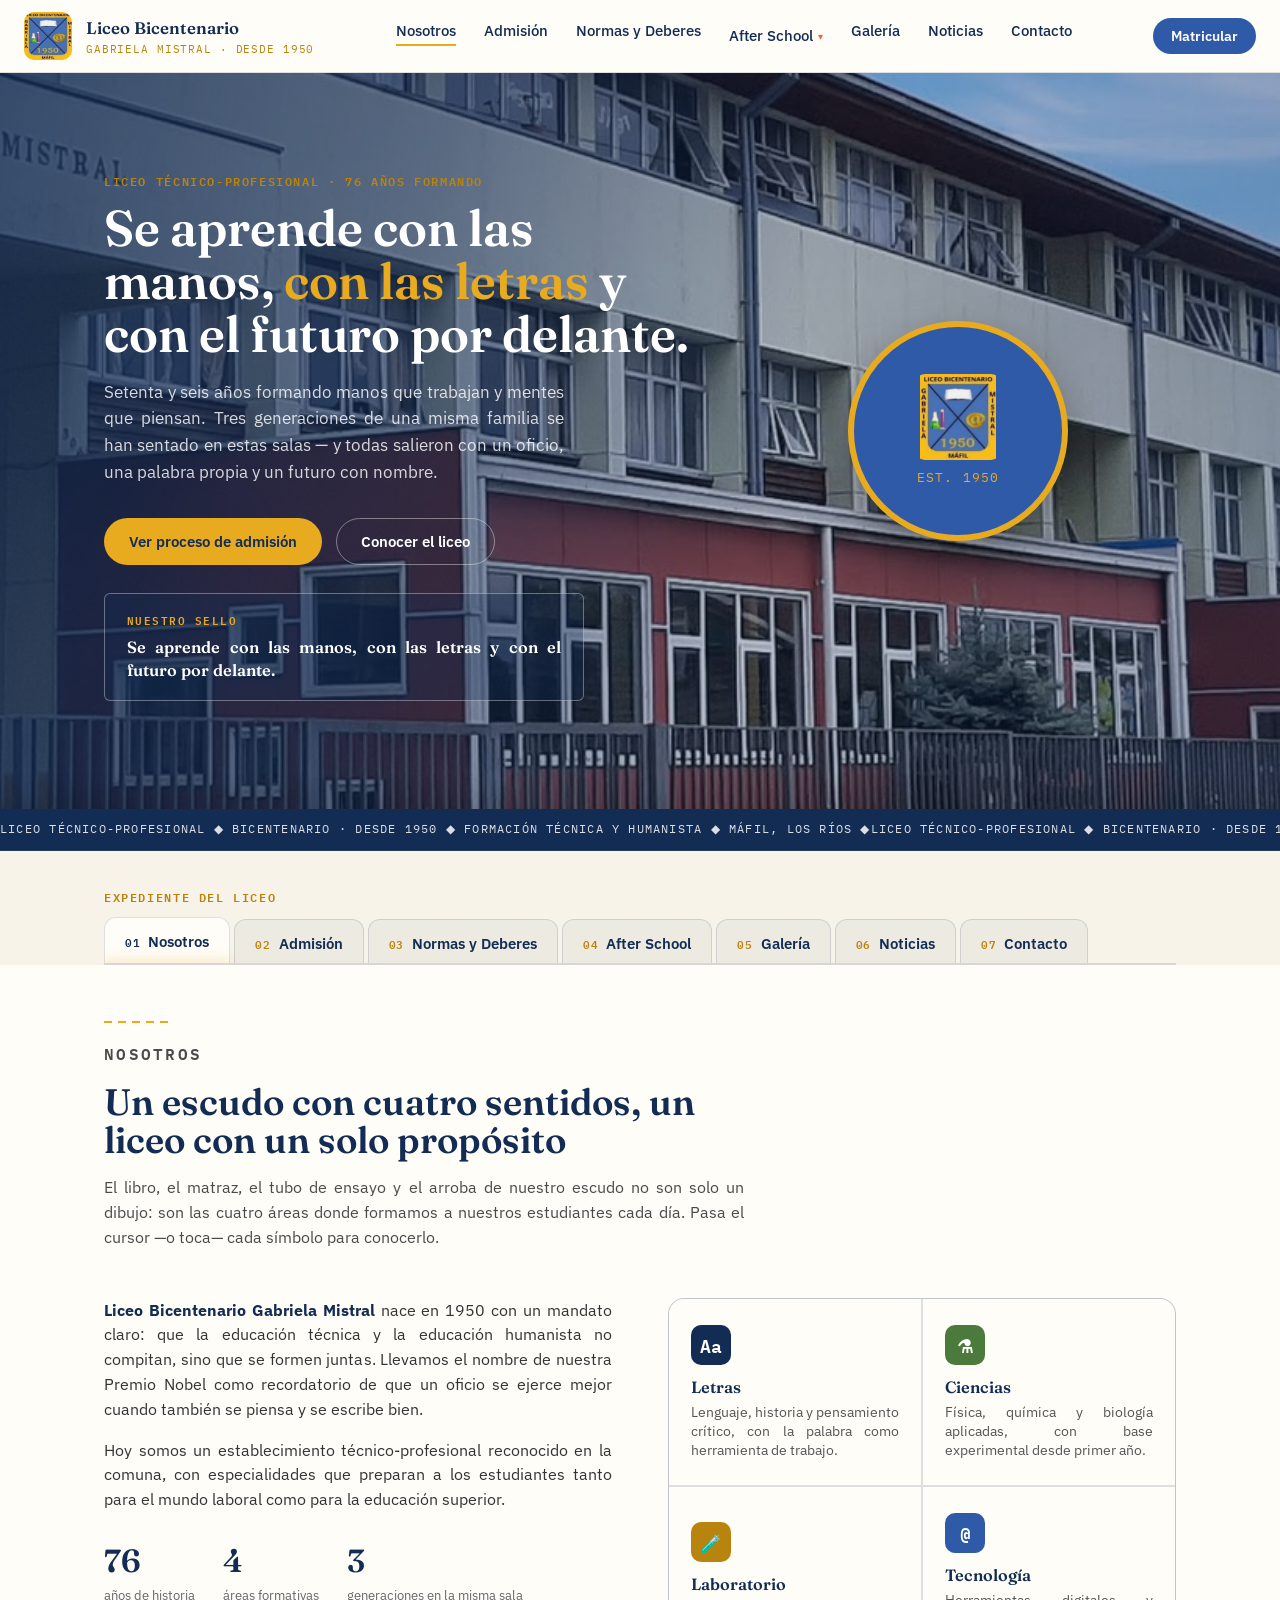
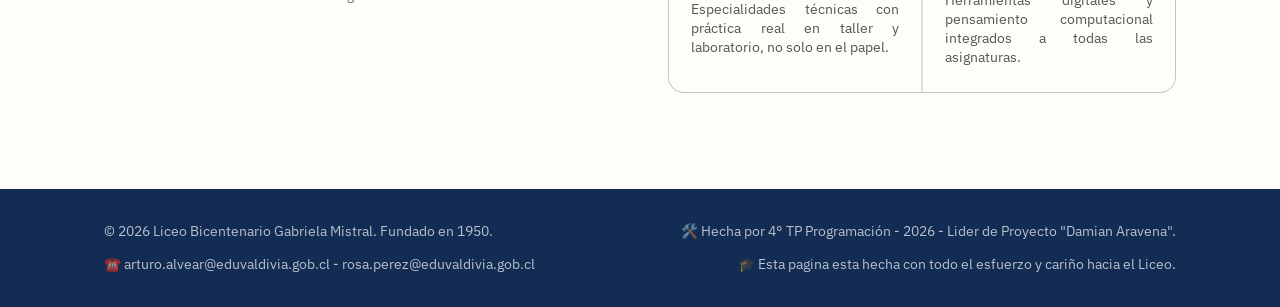
==== commit 2a3a65e5: "Mejora general" ====
--- a/index.html
+++ b/index.html
@@ -2,15 +2,71 @@
 <html lang="es">
 <head>
 <meta charset="UTF-8">
-<meta name="viewport" content="width=device-width, initial-scale=1.0">
-<title>liceo Bicentenario Gabriela Mistral</title>
+<meta name="viewport" content="width=device-width, initial-scale=1.0, viewport-fit=cover">
+<title>Liceo Bicentenario Gabriela Mistral · Máfil, Los Ríos</title>
+
+<!-- SEO: descripción y palabras clave para buscadores -->
+<meta name="description" content="Liceo Bicentenario Gabriela Mistral, establecimiento técnico-profesional en Máfil, Región de Los Ríos. Formando con manos, letras y futuro desde 1950. Admisión, After School, noticias y contacto.">
+<meta name="robots" content="index, follow">
+<link rel="canonical" href="https://www.liceogabrielamistral.cl/">
+
+<!-- Redes sociales: cómo se ve el enlace al compartirlo (WhatsApp, Facebook, etc.) -->
+<meta property="og:type" content="website">
+<meta property="og:locale" content="es_CL">
+<meta property="og:site_name" content="Liceo Bicentenario Gabriela Mistral">
+<meta property="og:title" content="Liceo Bicentenario Gabriela Mistral · Máfil, Los Ríos">
+<meta property="og:description" content="Setenta y seis años formando manos que trabajan y mentes que piensan. Conoce nuestra admisión, especialidades, After School y noticias.">
+<meta property="og:image" content="https://www.liceogabrielamistral.cl/img/hero/01-fachada-liceo.jpg">
+<meta property="og:image:width" content="1200">
+<meta property="og:image:height" content="630">
+<meta property="og:url" content="https://www.liceogabrielamistral.cl/">
+<meta name="twitter:card" content="summary_large_image">
+<meta name="twitter:title" content="Liceo Bicentenario Gabriela Mistral">
+<meta name="twitter:description" content="Liceo técnico-profesional en Máfil, Los Ríos · Desde 1950.">
+<meta name="twitter:image" content="https://www.liceogabrielamistral.cl/img/hero/01-fachada-liceo.jpg">
+
+<!-- Apariencia en dispositivos móviles / al agregar a la pantalla de inicio -->
+<meta name="theme-color" content="#132C54">
+<link rel="manifest" href="manifest.json">
 <link rel="icon" type="image/png" href="img/galeria/escudo.jpg">
+<link rel="apple-touch-icon" href="img/galeria/escudo.jpg">
+<meta name="apple-mobile-web-app-capable" content="yes">
+<meta name="apple-mobile-web-app-title" content="Liceo Gabriela Mistral">
+
 <link rel="preconnect" href="https://fonts.googleapis.com">
 <link rel="preconnect" href="https://fonts.gstatic.com" crossorigin>
 <link href="https://fonts.googleapis.com/css2?family=Fraunces:opsz,wght@9..144,500;9..144,600;9..144,900&family=IBM+Plex+Sans:wght@400;500;600&family=IBM+Plex+Mono:wght@500;600&display=swap" rel="stylesheet">
-<link rel="stylesheet" href="estilos.css">
+<link rel="stylesheet" href="estilos.css?v=2">
+
+<!-- Datos estructurados: ayuda a Google a mostrar dirección, teléfono y logo en los resultados -->
+<script type="application/ld+json">
+{
+  "@context": "https://schema.org",
+  "@type": "EducationalOrganization",
+  "name": "Liceo Bicentenario Gabriela Mistral",
+  "foundingDate": "1950",
+  "url": "https://www.liceogabrielamistral.cl/",
+  "logo": "https://www.liceogabrielamistral.cl/img/galeria/escudo.jpg",
+  "image": "https://www.liceogabrielamistral.cl/img/hero/01-fachada-liceo.jpg",
+  "address": {
+    "@type": "PostalAddress",
+    "streetAddress": "Bernardo O'Higgins #306",
+    "addressLocality": "Máfil",
+    "addressRegion": "Los Ríos",
+    "addressCountry": "CL"
+  },
+  "telephone": "+56632241230",
+  "email": "arturo.alvear@eduvaldivia.gob.cl",
+  "sameAs": [
+    "https://web.facebook.com/Lgmistral",
+    "https://www.instagram.com/liceo.bgm.m/"
+  ]
+}
+</script>
 </head>
 <body>
+
+<a href="#inicio" class="skip-link">Saltar al contenido principal</a>
 
 <header>
   <div class="nav-row">
@@ -44,7 +100,7 @@
       </ul>
     </nav>
     <button class="nav-cta" data-goto="admision">Matricular</button>
-    <button class="burger" aria-label="Abrir menú" id="burgerBtn"><span></span><span></span><span></span></button>
+    <button class="burger" aria-label="Abrir menú" aria-expanded="false" id="burgerBtn"><span></span><span></span><span></span></button>
   </div>
 </header>
 
@@ -57,7 +113,7 @@
   </div>
 </div>
 
-<section class="hero" id="inicio">
+<section class="hero" id="inicio" tabindex="-1">
   <div class="hero-bg" id="heroBg" aria-hidden="true">
     <div class="hero-bg-slide active" style="background-image:url('img/hero/01-fachada-liceo.jpg')"></div>
   </div>
@@ -143,28 +199,28 @@
         <div class="pillars">
           <button class="pillar" data-flip="letras">
             <div class="pillar-face pillar-front">
-              <div class="glyph g-navy">Aa</div>
+              <div class="glyph g-navy" aria-hidden="true">Aa</div>
               <h3>Letras</h3>
               <p>Lenguaje, historia y pensamiento crítico, con la palabra como herramienta de trabajo.</p>
             </div>
           </button>
           <button class="pillar" data-flip="ciencias">
             <div class="pillar-face pillar-front">
-              <div class="glyph g-green">⚗</div>
+              <div class="glyph g-green" aria-hidden="true">⚗</div>
               <h3>Ciencias</h3>
               <p>Física, química y biología aplicadas, con base experimental desde primer año.</p>
             </div>
           </button>
           <button class="pillar" data-flip="laboratorio">
             <div class="pillar-face pillar-front">
-              <div class="glyph g-gold">🧪</div>
+              <div class="glyph g-gold" aria-hidden="true">🧪</div>
               <h3>Laboratorio</h3>
               <p>Especialidades técnicas con práctica real en taller y laboratorio, no solo en el papel.</p>
             </div>
           </button>
           <button class="pillar" data-flip="tecnologia">
             <div class="pillar-face pillar-front">
-              <div class="glyph g-blue">@</div>
+              <div class="glyph g-blue" aria-hidden="true">@</div>
               <h3>Tecnología</h3>
               <p>Herramientas digitales y pensamiento computacional integrados a todas las asignaturas.</p>
             </div>
@@ -228,7 +284,7 @@
         </div>
         <div class="admission-cta">
           <button class="btn btn-gold" data-goto="contacto">Hablar con secretaría</button>
-          <a href="#" class="btn btn-outline">Descargar lista de documentos</a>
+          <a href="contacto.html" class="btn btn-outline" target="_blank" rel="noopener" title="Aún no hay un PDF cargado: escribe a secretaría y te la enviamos">Solicitar lista de documentos</a>
         </div>
       </div>
     </div>
@@ -246,7 +302,7 @@
 
       <div class="rules-grid">
         <div class="rule-card">
-          <div class="glyph g-navy">✓</div>
+          <div class="glyph g-navy" aria-hidden="true">✓</div>
           <h3>Derechos del estudiante</h3>
           <ul class="as-list">
             <li>Recibir una educación de calidad, en un ambiente seguro y de respeto.</li>
@@ -256,7 +312,7 @@
           </ul>
         </div>
         <div class="rule-card">
-          <div class="glyph g-blue">◆</div>
+          <div class="glyph g-blue" aria-hidden="true">◆</div>
           <h3>Deberes del estudiante</h3>
           <ul class="as-list">
             <li>Asistir a clases con puntualidad y cumplir con sus tareas y evaluaciones.</li>
@@ -266,7 +322,7 @@
           </ul>
         </div>
         <div class="rule-card">
-          <div class="glyph g-gold">👕</div>
+          <div class="glyph g-gold" aria-hidden="true">👕</div>
           <h3>Presentación personal</h3>
           <ul class="as-list">
             <li>Uso del uniforme oficial o buzo institucional, según corresponda al día.</li>
@@ -275,7 +331,7 @@
           </ul>
         </div>
         <div class="rule-card">
-          <div class="glyph g-green">◷</div>
+          <div class="glyph g-green" aria-hidden="true">◷</div>
           <h3>Asistencia y puntualidad</h3>
           <ul class="as-list">
             <li>Asistencia mínima requerida según normativa del Ministerio de Educación.</li>
@@ -284,7 +340,7 @@
           </ul>
         </div>
         <div class="rule-card">
-          <div class="glyph g-navy">@</div>
+          <div class="glyph g-navy" aria-hidden="true">@</div>
           <h3>Uso de tecnología</h3>
           <ul class="as-list">
             <li>Celulares y dispositivos personales en modo silencioso durante la clase.</li>
@@ -293,7 +349,7 @@
           </ul>
         </div>
         <div class="rule-card">
-          <div class="glyph g-blue">!</div>
+          <div class="glyph g-blue" aria-hidden="true">!</div>
           <h3>Faltas y sanciones</h3>
           <ul class="as-list">
             <li><strong>Leves:</strong> atrasos, incumplimiento de tareas — se registran y se conversan con el estudiante.</li>
@@ -304,7 +360,7 @@
       </div>
 
       <div class="admission-cta">
-        <a href="#" class="btn btn-gold">Descargar Reglamento de Convivencia Escolar</a>
+        <a href="contacto.html" class="btn btn-gold" target="_blank" rel="noopener" title="Aún no hay un PDF cargado: escribe a inspectoría y te lo enviamos">Solicitar Reglamento de Convivencia Escolar</a>
         <button class="btn btn-outline" data-goto="contacto">Consultar con inspectoría</button>
       </div>
     </div>
@@ -343,7 +399,7 @@
               <div class="as-accordion">
                 <div class="as-acc-item open" data-as-acc="1">
                   <button class="as-acc-head" type="button">
-                    <span class="as-acc-icon">🎯</span>
+                    <span class="as-acc-icon" aria-hidden="true">🎯</span>
                     <h4>Finalidad del programa</h4>
                     <span class="as-acc-toggle">＋</span>
                   </button>
@@ -354,7 +410,7 @@
                 </div>
                 <div class="as-acc-item" data-as-acc="2">
                   <button class="as-acc-head" type="button">
-                    <span class="as-acc-icon">👩‍🏫</span>
+                    <span class="as-acc-icon" aria-hidden="true">👩‍🏫</span>
                     <h4>Encargada</h4>
                     <span class="as-acc-toggle">＋</span>
                   </button>
@@ -365,7 +421,7 @@
                 </div>
                 <div class="as-acc-item" data-as-acc="3">
                   <button class="as-acc-head" type="button">
-                    <span class="as-acc-icon">🌱</span>
+                    <span class="as-acc-icon" aria-hidden="true">🌱</span>
                     <h4>Cómo nació la idea</h4>
                     <span class="as-acc-toggle">＋</span>
                   </button>
@@ -376,7 +432,7 @@
                 </div>
                 <div class="as-acc-item" data-as-acc="4">
                   <button class="as-acc-head" type="button">
-                    <span class="as-acc-icon">🤝</span>
+                    <span class="as-acc-icon" aria-hidden="true">🤝</span>
                     <h4>Acompañamiento</h4>
                     <span class="as-acc-toggle">＋</span>
                   </button>
@@ -395,7 +451,7 @@
                 </div>
                 <div class="as-acc-item" data-as-acc="5">
                   <button class="as-acc-head" type="button">
-                    <span class="as-acc-icon">🕓</span>
+                    <span class="as-acc-icon" aria-hidden="true">🕓</span>
                     <h4>Horarios</h4>
                     <span class="as-acc-toggle">＋</span>
                   </button>
@@ -406,7 +462,7 @@
                 </div>
                 <div class="as-acc-item" data-as-acc="6">
                   <button class="as-acc-head" type="button">
-                    <span class="as-acc-icon">📋</span>
+                    <span class="as-acc-icon" aria-hidden="true">📋</span>
                     <h4>Registros y fichas</h4>
                     <span class="as-acc-toggle">＋</span>
                   </button>
@@ -435,7 +491,7 @@
             </div>
             <div class="as-visual-fill">
               <div class="as-visual-quote">
-                <span class="as-visual-quote-icon">🧩</span>
+                <span class="as-visual-quote-icon" aria-hidden="true">🧩</span>
                 <p>Cada ícono representa una de las actividades que se viven día a día en After School.</p>
               </div>
               <div class="as-visual-stats">
@@ -444,7 +500,7 @@
                 <div class="as-visual-stat"><strong>100%</strong><span>supervisado</span></div>
               </div>
               <div class="as-visual-photo">
-                <img src="img/hero/03-fachada-liceo-lateral.jpg" alt="Fachada del Liceo Bicentenario Gabriela Mistral">
+                <img src="img/hero/03-fachada-liceo-lateral.jpg" alt="Fachada del Liceo Bicentenario Gabriela Mistral" loading="lazy">
                 <span>El liceo, sede de este programa</span>
               </div>
               <div class="as-visual-checklist">
@@ -458,7 +514,7 @@
               </div>
               <a class="as-visual-mention" href="https://www.instagram.com/fundacion99?igsi=aGJ2ZGxlMTg2dng3" target="_blank" rel="noopener">
                 <span>◎</span>
-                <div><strong>Con el apoyo de Fundación 99</strong><span>Conoce más en la sección Convenio</span></div>
+                <div><strong>Con el apoyo de Fundación 99</strong><span>Conoce más en la sección Acompañamiento</span></div>
                 <span class="arrow">↗</span>
               </a>
             </div>
@@ -472,7 +528,7 @@
              personas estén a cargo cada semestre. -->
         <div class="as-team-card" id="asEquipo">
           <div class="as-team-head">
-            <span class="as-team-icon">👥</span>
+            <span class="as-team-icon" aria-hidden="true">👥</span>
             <div>
               <h3>Equipo a cargo del programa</h3>
               <p>Quiénes acompañan a los niños y niñas durante cada sesión de After School.</p>
@@ -485,25 +541,25 @@
           </div>
           <div class="as-team-grid">
             <div class="as-team-member as-team-member--lead">
-              <div class="as-team-avatar">👩‍🏫</div>
+              <div class="as-team-avatar" aria-hidden="true">👩‍🏫</div>
               <strong>Caroline Navarrete</strong>
               <span>Educadora de párvulos · Encargada del programa</span>
               <span class="as-team-tag">Coordinación general</span>
             </div>
             <div class="as-team-member">
-              <div class="as-team-avatar">🧑‍🎓</div>
+              <div class="as-team-avatar" aria-hidden="true">🧑‍🎓</div>
               <strong>Nombre Apellido</strong>
               <span>Estudiante en práctica · Atención de Párvulos</span>
               <span class="as-team-tag">Apoyo en tareas</span>
             </div>
             <div class="as-team-member">
-              <div class="as-team-avatar">🧑‍🎓</div>
+              <div class="as-team-avatar" aria-hidden="true">🧑‍🎓</div>
               <strong>Nombre Apellido</strong>
               <span>Estudiante en práctica · Atención de Párvulos</span>
               <span class="as-team-tag">Juegos y recreación</span>
             </div>
             <div class="as-team-member">
-              <div class="as-team-avatar">🧑‍🎓</div>
+              <div class="as-team-avatar" aria-hidden="true">🧑‍🎓</div>
               <strong>Nombre Apellido</strong>
               <span>Estudiante en práctica · Atención de Párvulos</span>
               <span class="as-team-tag">Arte y manualidades</span>
@@ -549,38 +605,30 @@
         <div class="as-contact-grid">
           <div class="contact-info">
             <div class="info-row">
-              <div class="ico ico-coral">👩‍🏫</div>
+              <div class="ico ico-coral" aria-hidden="true">👩‍🏫</div>
               <div><strong>Encargada</strong><span>Profesora Caroline Navarrete, educación parvularia</span></div>
             </div>
             <div class="info-row">
-              <div class="ico ico-coral">✉</div>
-              <div><strong>Correo</strong><span>afterschool@liceogabrielamistral.cl</span></div>
+              <div class="ico ico-coral" aria-hidden="true">✉</div>
+              <div><strong>Correo</strong><span class="js-email" data-user="afterschool" data-domain="liceogabrielamistral.cl"></span></div>
             </div>
             <div class="info-row">
-              <div class="ico ico-coral">☎</div>
+              <div class="ico ico-coral" aria-hidden="true">☎</div>
               <div><strong>Teléfono</strong><span>+56 9 5416 1156</span></div>
             </div>
             <div class="info-row">
-              <div class="ico ico-coral">🕓</div>
+              <div class="ico ico-coral" aria-hidden="true">🕓</div>
               <div><strong>Horario del programa</strong><span>Miércoles y jueves, de 16:00 a 17:30 hrs.</span></div>
             </div>
           </div>
-          <form id="asContactForm" novalidate>
-            <div class="field">
-              <input type="text" id="asfName" placeholder="Nombre del apoderado" required>
-              <span class="field-msg"></span>
-            </div>
-            <div class="field">
-              <input type="email" id="asfEmail" placeholder="Correo electrónico" required>
-              <span class="field-msg"></span>
-            </div>
-            <div class="field">
-              <textarea id="asfMessage" placeholder="Escribe tu consulta sobre After School" required></textarea>
-              <span class="field-msg"></span>
-            </div>
-            <button type="submit">Enviar mensaje</button>
-            <p class="form-success" id="asFormSuccess" role="status"></p>
-          </form>
+          <div class="contact-cta contact-cta--coral">
+            <div class="contact-cta-icon" aria-hidden="true">✉</div>
+            <h3>¿Tienes una consulta sobre After School?</h3>
+            <p>Completa el formulario en una página aparte y la encargada te responderá a la brevedad.</p>
+            <a class="btn contact-cta-btn contact-cta-btn--coral" href="contacto-afterschool.html" target="_blank" rel="noopener">
+              Ir al formulario de After School ↗
+            </a>
+          </div>
         </div>
       </div>
     </div>
@@ -617,7 +665,7 @@
         <p class="follow-sub">Fotos del día a día, actividades, reconocimientos de nuestros estudiantes y avisos urgentes — síguenos para no perderte nada.</p>
         <div class="follow-cards">
           <a class="follow-card follow-fb" href="https://web.facebook.com/Lgmistral" target="_blank" rel="noopener">
-            <span class="follow-ico">f</span>
+            <span class="follow-ico" aria-hidden="true">f</span>
             <span class="follow-info">
               <strong>Facebook</strong>
               <span>Liceo Gabriela Mistral</span>
@@ -625,7 +673,7 @@
             <span class="follow-arrow">↗</span>
           </a>
           <a class="follow-card follow-ig" href="https://www.instagram.com/liceo.bgm.m/" target="_blank" rel="noopener">
-            <span class="follow-ico">◎</span>
+            <span class="follow-ico" aria-hidden="true">◎</span>
             <span class="follow-info">
               <strong>Instagram</strong>
               <span>@liceo.bgm.m</span>
@@ -672,41 +720,38 @@
       <div class="contact-grid">
         <div class="contact-info">
           <div class="info-row">
-            <div class="ico">✉</div>
-            <div><strong>Correo Director</strong><span>arturo.alvear@eduvaldivia.gob.cl</span></div>
-            <div><strong>Correo Secretaria</strong><span>rosa.perez@eduvaldivia.gob.cl</span></div>
+            <div class="ico" aria-hidden="true">✉</div>
+            <div><strong>Correo Director</strong><span class="js-email" data-user="arturo.alvear" data-domain="eduvaldivia.gob.cl"></span></div>
           </div>
           <div class="info-row">
-            <div class="ico">☎</div>
+            <div class="ico" aria-hidden="true">✉</div>
+            <div><strong>Correo Secretaria</strong><span class="js-email" data-user="rosa.perez" data-domain="eduvaldivia.gob.cl"></span></div>
+          </div>
+          <div class="info-row">
+            <div class="ico" aria-hidden="true">☎</div>
             <div><strong>Teléfono Inspectoría General</strong><span>632 241230</span></div>
+          </div>
+          <div class="info-row">
+            <div class="ico" aria-hidden="true">☎</div>
             <div><strong>Teléfono Secretaria</strong><span>632 241231</span></div>
           </div>
           <div class="info-row">
-            <div class="ico">⌂</div>
+            <div class="ico" aria-hidden="true">⌂</div>
             <div><strong>Dirección</strong><span>Bernardo O'Higgins #306, Máfil, Los Ríos, Chile</span></div>
           </div>
           <div class="info-row">
-            <div class="ico">◷</div>
+            <div class="ico" aria-hidden="true">◷</div>
             <div><strong>Atención secretaría</strong><span>Lunes a viernes, 08:30 a 17:00</span></div>
           </div>
         </div>
-        <form id="contactForm" novalidate>
-          <div class="field">
-            <input type="text" id="fName" placeholder="Nombre del apoderado" required>
-            <span class="field-msg"></span>
-          </div>
-          <div class="field">
-            <input type="email" id="fEmail" placeholder="Correo electrónico" required>
-            <span class="field-msg"></span>
-          </div>
-          <input type="text" id="fSubject" placeholder="Asunto (ej: Admisión, After School)">
-          <div class="field">
-            <textarea id="fMessage" placeholder="Escribe tu mensaje" required></textarea>
-            <span class="field-msg"></span>
-          </div>
-          <button type="submit">Enviar mensaje</button>
-          <p class="form-success" id="formSuccess" role="status"></p>
-        </form>
+        <div class="contact-cta">
+          <div class="contact-cta-icon" aria-hidden="true">✉</div>
+          <h3>¿Tienes una consulta?</h3>
+          <p>Completa el formulario de contacto en una página aparte y te responderemos a la brevedad.</p>
+          <a class="btn btn-gold contact-cta-btn" href="contacto.html" target="_blank" rel="noopener">
+            Ir al formulario de contacto ↗
+          </a>
+        </div>
       </div>
 
       <div class="map-block">
@@ -745,13 +790,14 @@
 
 <footer>
   <div class="wrap footer-row">
-    <span>© 2026 Liceo Bicentenario Gabriela Mistral. Fundado en 1950.</span>
+    <span>© <span class="js-year">2026</span> Liceo Bicentenario Gabriela Mistral. Fundado en 1950.</span>
     <span>🛠️ Hecha por 4° TP Programación - 2026 - Lider de Proyecto "Damian Aravena".</span>
-    <span class="footer-contact">☎️ arturo.alvear@eduvaldivia.gob.cl - rosa.perez@eduvaldivia.gob.cl</span>
+    <span class="footer-contact">☎️ <span class="js-email" data-user="arturo.alvear" data-domain="eduvaldivia.gob.cl"></span> - <span class="js-email" data-user="rosa.perez" data-domain="eduvaldivia.gob.cl"></span></span>
     <span>🎓 Esta pagina esta hecha con todo el esfuerzo y cariño hacia el Liceo.</span>
   </div>
 </footer>
 
-<script src="java.js"></script>
+<script src="java.js?v=2"></script>
+<button class="back-to-top" id="backToTop" aria-label="Volver arriba">↑</button>
 </body>
 </html>
--- a/estilos.css
+++ b/estilos.css
@@ -83,6 +83,7 @@
 nav a{text-decoration:none;font-weight:500;font-size:.94rem;color:var(--navy);position:relative;padding:6px 0;cursor:pointer;background:none;border:none;}
 nav a::after{content:"";position:absolute;left:0;bottom:0;width:0;height:2px;background:var(--gold);transition:width .2s ease;}
 nav a:hover::after{width:100%;}
+nav a[aria-current="page"]::after{width:100%;}
 .nav-cta{
   background:var(--blue);color:#fff;padding:9px 18px;border-radius:100px;
   font-size:.88rem;font-weight:600;text-decoration:none;white-space:nowrap;
@@ -1154,6 +1155,57 @@
   font-size:.88rem;color:var(--lab-green);font-weight:600;min-height:1.2em;margin:0;
 }
 
+/* ---------- TARJETA CTA: FORMULARIO EN PÁGINA APARTE ---------- */
+.contact-cta{
+  display:flex;flex-direction:column;align-items:flex-start;
+  background:var(--paper);border:1px solid var(--line);border-radius:20px;
+  padding:36px 34px;
+  box-shadow:0 24px 48px -30px rgba(19,44,84,.35);
+}
+.contact-cta-icon{
+  width:48px;height:48px;border-radius:12px;background:var(--blue);color:#fff;
+  display:flex;align-items:center;justify-content:center;font-size:1.2rem;
+  margin-bottom:16px;
+}
+.contact-cta h3{font-size:1.2rem;font-weight:600;color:var(--navy);margin-bottom:10px;}
+.contact-cta p{color:#555;font-size:.94rem;margin:0 0 22px;}
+.contact-cta-btn{width:100%;justify-content:center;}
+.contact-cta--coral .contact-cta-icon{background:var(--coral);}
+.contact-cta-btn--coral{background:var(--coral);color:#fff;}
+.contact-cta-btn--coral:hover{box-shadow:0 10px 24px -8px rgba(228,105,59,.6);}
+
+/* ---------- PÁGINAS DE FORMULARIO INDEPENDIENTES (contacto.html / contacto-afterschool.html) ---------- */
+.contact-page-header{background:var(--paper);border-bottom:1px solid var(--line);padding:14px 0;}
+.contact-page-header-row{display:flex;align-items:center;justify-content:space-between;gap:16px;}
+.contact-page-back{font-weight:600;color:var(--navy);text-decoration:none;font-size:.92rem;white-space:nowrap;}
+.contact-page-back:hover{text-decoration:underline;}
+.contact-page-main{padding:56px 0 80px;}
+.contact-page-card{
+  display:grid;grid-template-columns:1fr 1.15fr;
+  background:var(--paper);border-radius:28px;overflow:hidden;
+  box-shadow:0 40px 80px -40px rgba(19,44,84,.45);
+  border:1px solid var(--line);
+}
+.contact-page-side{background:var(--navy);color:#fff;padding:52px 44px;}
+.contact-page-side--coral{background:linear-gradient(135deg,var(--coral),#b6431f);}
+.contact-page-side .eyebrow{color:var(--gold);}
+.contact-page-side--coral .eyebrow{color:#fff;}
+.contact-page-side h1{color:#fff;font-size:clamp(1.8rem,3vw,2.3rem);margin-top:8px;}
+.contact-page-side > p{color:rgba(255,255,255,.8);margin-top:16px;font-size:.98rem;max-width:40ch;}
+.contact-page-info{margin-top:34px;gap:20px;}
+.contact-page-info .info-row strong{color:#fff;}
+.contact-page-info .info-row span{color:rgba(255,255,255,.72);}
+.contact-page-info .ico{background:rgba(255,255,255,.16);}
+.contact-page-form-side{padding:52px 44px;background:var(--paper);}
+.contact-page-form-side h2{font-size:1.25rem;font-weight:600;color:var(--navy);margin-bottom:22px;}
+@media (max-width:860px){
+  .contact-page-card{grid-template-columns:1fr;border-radius:22px;}
+  .contact-page-side, .contact-page-form-side{padding:36px 26px;}
+}
+@media (max-width:480px){
+  .contact-page-main{padding:32px 0 56px;}
+}
+
 /* ---------- MAPA ---------- */
 .map-block{margin-top:56px;}
 .map-head{max-width:640px;margin-bottom:22px;}
@@ -1228,4 +1280,215 @@
   .wrap{padding:0 14px;}
   .hero-actions{gap:10px;}
   .btn{padding:12px 18px;font-size:.88rem;}
+}
+/* ===================== MEJORAS AGREGADAS ===================== */
+
+/* Botón "volver arriba" */
+.back-to-top{
+  position:fixed;
+  right:20px;
+  bottom:20px;
+  z-index:850;
+  width:46px;
+  height:46px;
+  border-radius:50%;
+  border:none;
+  background:var(--navy);
+  color:#fff;
+  font-size:1.2rem;
+  line-height:1;
+  cursor:pointer;
+  box-shadow:0 8px 20px rgba(0,0,0,0.25);
+  opacity:0;
+  transform:translateY(10px);
+  pointer-events:none;
+  transition:opacity .2s ease, transform .2s ease, background .15s ease;
+}
+.back-to-top.show{opacity:1;transform:translateY(0);pointer-events:auto;}
+.back-to-top:hover, .back-to-top:focus-visible{background:var(--blue);}
+
+/* Página 404 personalizada */
+.error-404-card{
+  max-width:560px;
+  margin:0 auto;
+  text-align:center;
+  background:var(--paper);
+  border:1px solid var(--line);
+  border-radius:22px;
+  padding:56px 40px;
+}
+.error-404-seal{margin:0 auto 20px;}
+.error-404-card h1{margin:6px 0 14px;font-size:1.7rem;}
+.error-404-card p{color:var(--ink);opacity:.8;}
+.error-404-actions{
+  display:flex;
+  gap:14px;
+  justify-content:center;
+  flex-wrap:wrap;
+  margin-top:26px;
+}
+.error-404-actions .btn-outline{border-color:var(--line);color:var(--navy);}
+.error-404-actions .btn-outline:hover{background:var(--cream);}
+@media (max-width:480px){
+  .error-404-card{padding:40px 22px;}
+}
+
+/* Enlace "saltar al contenido": invisible hasta que se navega con Tab (teclado) */
+.skip-link{
+  position:absolute;
+  top:-60px;
+  left:12px;
+  z-index:1000;
+  background:var(--navy);
+  color:#fff;
+  padding:12px 18px;
+  border-radius:8px;
+  font-family:'IBM Plex Sans', sans-serif;
+  font-weight:600;
+  text-decoration:none;
+  transition:top .15s ease;
+}
+.skip-link:focus{
+  top:12px;
+}
+
+/* Botón flotante de WhatsApp (contacto rápido en móvil y escritorio) */
+.whatsapp-float{
+  position:fixed;
+  right:20px;
+  bottom:20px;
+  z-index:900;
+  display:flex;
+  align-items:center;
+  gap:10px;
+  background:#25D366;
+  color:#fff;
+  text-decoration:none;
+  padding:14px 18px;
+  border-radius:999px;
+  box-shadow:0 8px 24px rgba(0,0,0,0.25);
+  font-family:'IBM Plex Sans', sans-serif;
+  font-weight:600;
+  font-size:0.95rem;
+  transition:transform .15s ease, box-shadow .15s ease;
+}
+.whatsapp-float:hover, .whatsapp-float:focus-visible{
+  transform:translateY(-2px);
+  box-shadow:0 10px 28px rgba(0,0,0,0.3);
+}
+.whatsapp-float svg{width:22px;height:22px;flex-shrink:0;}
+.whatsapp-float span{white-space:nowrap;}
+@media (max-width:640px){
+  .whatsapp-float{
+    right:14px;
+    bottom:14px;
+    padding:13px;
+  }
+  .whatsapp-float span{display:none;}
+}
+
+/* Alternativa de contacto cuando el correo (mailto) no abre una app instalada */
+.form-fallback{
+  margin-top:10px;
+  font-size:0.9rem;
+  color:var(--ink);
+  opacity:0.85;
+}
+.form-fallback button{
+  background:none;
+  border:1px solid var(--line);
+  border-radius:8px;
+  padding:6px 12px;
+  font-family:'IBM Plex Sans', sans-serif;
+  font-size:0.85rem;
+  cursor:pointer;
+  color:var(--navy);
+}
+.form-fallback button:hover, .form-fallback button:focus-visible{
+  background:var(--cream);
+}
+.form-fallback .copied{color:var(--lab-green);font-weight:600;}
+
+/* ===================== RESPONSIVIDAD AVANZADA POR DISPOSITIVO ===================== */
+
+/* 1) Evita el "zoom automático" que hace iPhone/Safari al tocar un campo de formulario
+      cuando el texto es menor a 16px. Sin esto, cada vez que alguien toca el formulario
+      de contacto desde un iPhone, la pantalla se acerca sola. */
+@media (max-width:768px){
+  form input, form textarea{font-size:16px;}
+}
+
+/* 2) "Safe areas": deja espacio para el notch / la isla dinámica / la barra inferior
+      de gestos en celulares modernos (iPhone con notch, Android con barra gestual),
+      para que el header y los botones flotantes no queden tapados ni cortados. */
+header{
+  padding-top:env(safe-area-inset-top);
+}
+.back-to-top{
+  right:calc(20px + env(safe-area-inset-right));
+  bottom:calc(20px + env(safe-area-inset-bottom));
+}
+.whatsapp-float{
+  right:calc(20px + env(safe-area-inset-right));
+  bottom:calc(20px + env(safe-area-inset-bottom));
+}
+@media (max-width:640px){
+  .back-to-top{bottom:calc(14px + env(safe-area-inset-bottom));}
+}
+
+/* 3) Zonas táctiles mínimas de ~44px en botones pequeños de solo ícono, siguiendo las
+      recomendaciones de accesibilidad táctil de Apple/Google (más fácil de tocar sin errores). */
+@media (max-width:860px){
+  .gallery-item-nav{width:38px;height:38px;}
+  .lightbox-close{padding:10px;}
+  .lightbox-nav{width:44px;height:44px;}
+  .cal-nav{width:44px;height:44px;}
+  .burger{padding:10px;}
+}
+
+/* 4) Pantallas medianas / tablets en horizontal (iPad, laptops chicos): hoy saltaban
+      directo de 3 a 1 columna en noticias, dejando mucho espacio vacío en el medio. */
+@media (min-width:861px) and (max-width:1100px){
+  .news-grid{grid-template-columns:repeat(2,1fr);}
+  .as-team-grid{grid-template-columns:repeat(auto-fit,minmax(150px,1fr));}
+  .hero-inner{gap:32px;}
+}
+
+/* 5) Celulares en horizontal con poca altura (ej. mirando el sitio acostado): el hero
+      ya no ocupa toda la pantalla y se evitan animaciones que se sienten muy grandes. */
+@media (max-height:520px) and (orientation:landscape){
+  .hero-inner{padding-top:28px;padding-bottom:28px;}
+  .seal{width:110px;height:110px;}
+  .seal img{width:52px;height:52px;}
+  .hero-lemas{display:none;}
+}
+
+/* 6) Monitores grandes / pantallas ultra anchas: el contenido no se ve perdido ni
+      demasiado angosto en el centro de la pantalla. */
+@media (min-width:1600px){
+  .wrap{max-width:1280px;}
+  html{font-size:105%;}
+  .hero-bg-slide{background-position:center 35%;}
+}
+
+/* 7) Que iOS no reescale el texto solo al girar la pantalla de vertical a horizontal. */
+html{-webkit-text-size-adjust:100%;text-size-adjust:100%;}
+
+/* 8) Modo alto contraste / usuarios que piden más contraste en su sistema operativo:
+      refuerza los bordes de botones para que no se pierdan sobre el fondo. */
+@media (prefers-contrast: more){
+  .btn-outline{border-width:2px;}
+  .step, .rule-card, .contact-page-card{border-width:2px;}
+}
+
+/* Hoja de estilos de impresión: oculta navegación, mapas y decoración innecesaria al imprimir */
+@media print{
+  header, .marquee, .tab-transition, .tabs-nav, .hero-wave, .lightbox,
+  .whatsapp-float, .nav-cta, .burger, footer .footer-contact,
+  .contact-cta, .map-block, .follow-block, iframe{
+    display:none !important;
+  }
+  body{background:#fff;color:#000;}
+  .panel{display:block !important;}
+  a[href]:after{content:" (" attr(href) ")";font-size:0.75em;}
 }
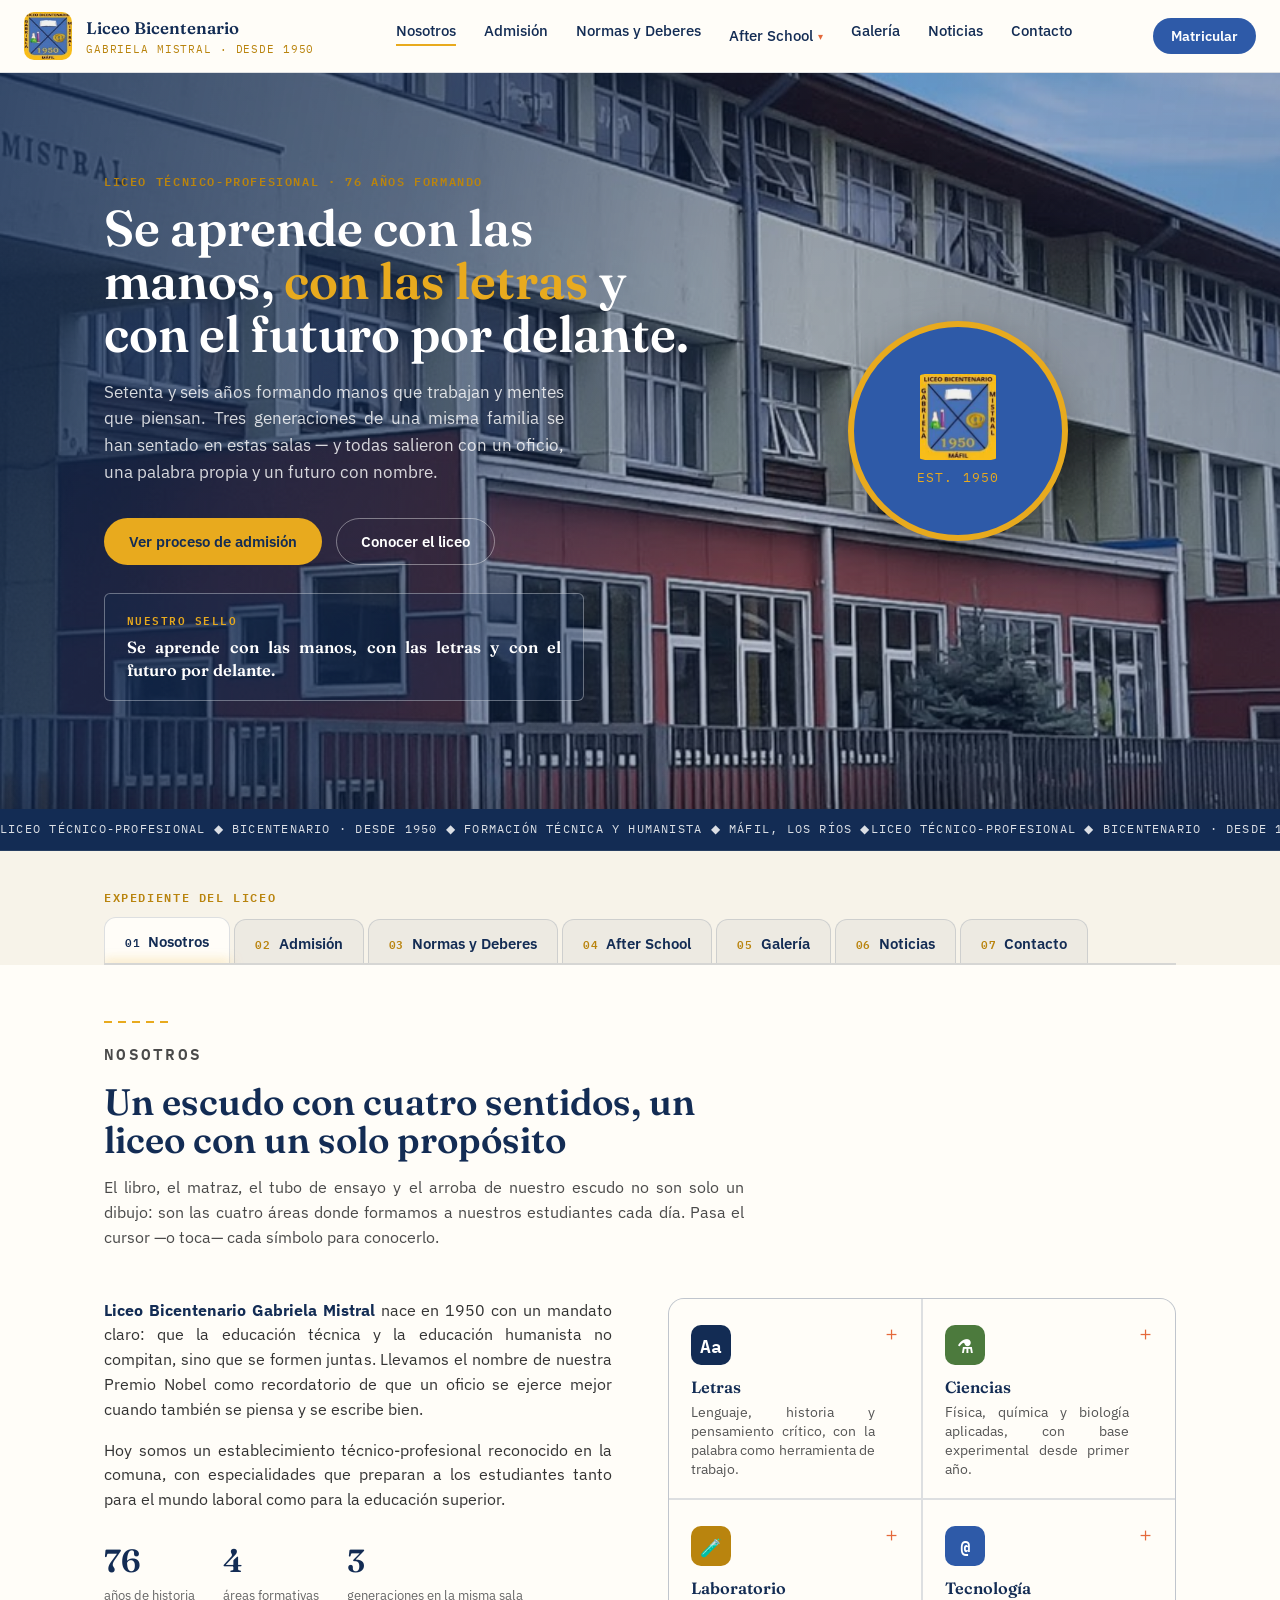
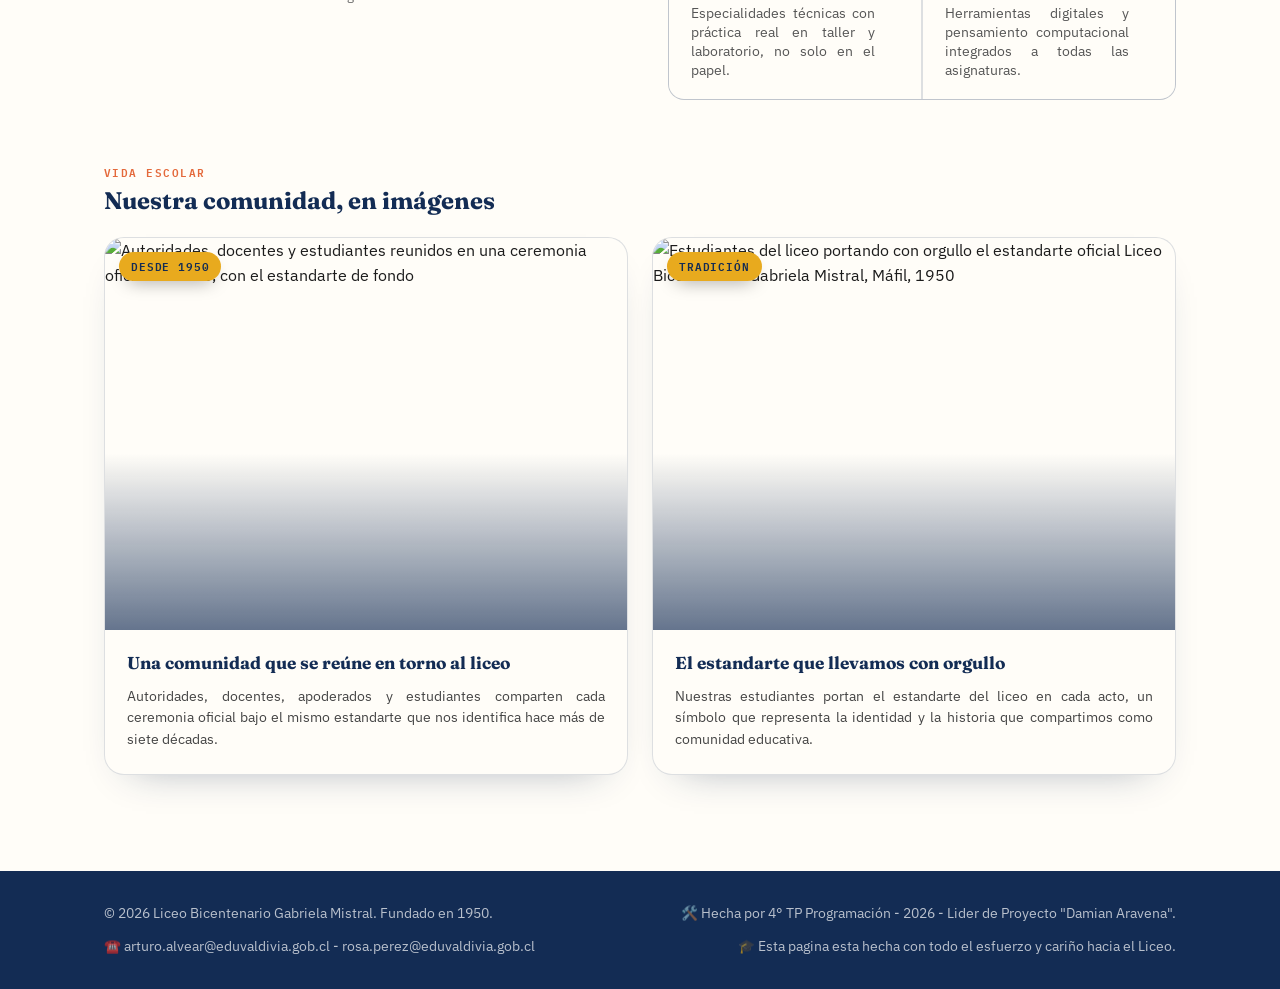
==== commit 6fa49f49: "Mejora general" ====
--- a/index.html
+++ b/index.html
@@ -28,7 +28,7 @@
 <!-- Apariencia en dispositivos móviles / al agregar a la pantalla de inicio -->
 <meta name="theme-color" content="#132C54">
 <link rel="manifest" href="manifest.json">
-<link rel="icon" type="image/png" href="img/galeria/escudo.jpg">
+<link rel="icon" type="image/jpeg" href="img/galeria/escudo.jpg">
 <link rel="apple-touch-icon" href="img/galeria/escudo.jpg">
 <meta name="apple-mobile-web-app-capable" content="yes">
 <meta name="apple-mobile-web-app-title" content="Liceo Gabriela Mistral">
@@ -197,34 +197,87 @@
           </div>
         </div>
         <div class="pillars">
-          <button class="pillar" data-flip="letras">
-            <div class="pillar-face pillar-front">
-              <div class="glyph g-navy" aria-hidden="true">Aa</div>
-              <h3>Letras</h3>
-              <p>Lenguaje, historia y pensamiento crítico, con la palabra como herramienta de trabajo.</p>
-            </div>
-          </button>
-          <button class="pillar" data-flip="ciencias">
-            <div class="pillar-face pillar-front">
-              <div class="glyph g-green" aria-hidden="true">⚗</div>
-              <h3>Ciencias</h3>
-              <p>Física, química y biología aplicadas, con base experimental desde primer año.</p>
-            </div>
-          </button>
-          <button class="pillar" data-flip="laboratorio">
-            <div class="pillar-face pillar-front">
-              <div class="glyph g-gold" aria-hidden="true">🧪</div>
-              <h3>Laboratorio</h3>
-              <p>Especialidades técnicas con práctica real en taller y laboratorio, no solo en el papel.</p>
-            </div>
-          </button>
-          <button class="pillar" data-flip="tecnologia">
-            <div class="pillar-face pillar-front">
-              <div class="glyph g-blue" aria-hidden="true">@</div>
-              <h3>Tecnología</h3>
-              <p>Herramientas digitales y pensamiento computacional integrados a todas las asignaturas.</p>
-            </div>
-          </button>
+          <div class="pillar-item">
+            <button class="pillar" type="button" data-flip="letras" aria-expanded="false" aria-controls="pillarMore-letras">
+              <div class="pillar-face pillar-front">
+                <div class="glyph g-navy" aria-hidden="true">Aa</div>
+                <h3>Letras</h3>
+                <p>Lenguaje, historia y pensamiento crítico, con la palabra como herramienta de trabajo.</p>
+              </div>
+              <span class="pillar-toggle" aria-hidden="true">＋</span>
+            </button>
+            <div class="pillar-more" id="pillarMore-letras">
+              <p>Desde Lengua y Literatura hasta Historia y Filosofía, la meta es que cada estudiante piense con claridad y lo exprese con propiedad: leer, argumentar y escribir bien no es solo una habilidad de humanistas, es una herramienta que se usa en todas las especialidades del liceo.</p>
+            </div>
+          </div>
+          <div class="pillar-item">
+            <button class="pillar" type="button" data-flip="ciencias" aria-expanded="false" aria-controls="pillarMore-ciencias">
+              <div class="pillar-face pillar-front">
+                <div class="glyph g-green" aria-hidden="true">⚗</div>
+                <h3>Ciencias</h3>
+                <p>Física, química y biología aplicadas, con base experimental desde primer año.</p>
+              </div>
+              <span class="pillar-toggle" aria-hidden="true">＋</span>
+            </button>
+            <div class="pillar-more" id="pillarMore-ciencias">
+              <p>Los conceptos no se quedan solo en la pizarra: se trabajan con base experimental desde primer año, para que los estudiantes midan, comprueben y se equivoquen en el laboratorio antes de egresar con una base científica sólida.</p>
+            </div>
+          </div>
+          <div class="pillar-item">
+            <button class="pillar" type="button" data-flip="laboratorio" aria-expanded="false" aria-controls="pillarMore-laboratorio">
+              <div class="pillar-face pillar-front">
+                <div class="glyph g-gold" aria-hidden="true">🧪</div>
+                <h3>Laboratorio</h3>
+                <p>Especialidades técnicas con práctica real en taller y laboratorio, no solo en el papel.</p>
+              </div>
+              <span class="pillar-toggle" aria-hidden="true">＋</span>
+            </button>
+            <div class="pillar-more" id="pillarMore-laboratorio">
+              <p>Nuestras especialidades técnico-profesionales combinan teoría con práctica real en taller, como ocurre con la especialidad de Atención de Párvulos, cuyas estudiantes aplican lo aprendido directamente en nuestro propio programa After School.</p>
+            </div>
+          </div>
+          <div class="pillar-item">
+            <button class="pillar" type="button" data-flip="tecnologia" aria-expanded="false" aria-controls="pillarMore-tecnologia">
+              <div class="pillar-face pillar-front">
+                <div class="glyph g-blue" aria-hidden="true">@</div>
+                <h3>Tecnología</h3>
+                <p>Herramientas digitales y pensamiento computacional integrados a todas las asignaturas.</p>
+              </div>
+              <span class="pillar-toggle" aria-hidden="true">＋</span>
+            </button>
+            <div class="pillar-more" id="pillarMore-tecnologia">
+              <p>El pensamiento computacional y las herramientas digitales no se enseñan aparte: se integran a las demás asignaturas, para que el manejo de la tecnología sea una habilidad transversal y no un curso aislado.</p>
+            </div>
+          </div>
+        </div>
+      </div>
+
+      <div class="moments">
+        <div class="moments-head">
+          <p class="eyebrow">Vida escolar</p>
+          <h3>Nuestra comunidad, en imágenes</h3>
+        </div>
+        <div class="moments-grid">
+          <figure class="moment-card">
+            <div class="moment-media">
+              <img src="img/nosotros/comunidad-en-ceremonia.jpg" alt="Autoridades, docentes y estudiantes reunidos en una ceremonia oficial del liceo, con el estandarte de fondo" loading="lazy">
+              <span class="moment-tag">Desde 1950</span>
+            </div>
+            <figcaption class="moment-text">
+              <h4>Una comunidad que se reúne en torno al liceo</h4>
+              <p>Autoridades, docentes, apoderados y estudiantes comparten cada ceremonia oficial bajo el mismo estandarte que nos identifica hace más de siete décadas.</p>
+            </figcaption>
+          </figure>
+          <figure class="moment-card">
+            <div class="moment-media">
+              <img src="img/nosotros/estandarte-del-liceo.jpg" alt="Estudiantes del liceo portando con orgullo el estandarte oficial Liceo Bicentenario Gabriela Mistral, Máfil, 1950" loading="lazy">
+              <span class="moment-tag">Tradición</span>
+            </div>
+            <figcaption class="moment-text">
+              <h4>El estandarte que llevamos con orgullo</h4>
+              <p>Nuestras estudiantes portan el estandarte del liceo en cada acto, un símbolo que representa la identidad y la historia que compartimos como comunidad educativa.</p>
+            </figcaption>
+          </figure>
         </div>
       </div>
     </div>
@@ -233,6 +286,7 @@
   <!-- ---------- ADMISION ---------- -->
   <section class="panel" id="admision" role="tabpanel" aria-labelledby="tabbtn-admision">
     <div class="admission-inner">
+      <div class="admission-bg" style="background-image:url('img/admision/ceremonia-liceo.jpg')" aria-hidden="true"></div>
       <div class="wrap">
         <div class="section-head">
           <div class="divider"></div>
@@ -242,42 +296,42 @@
         </div>
         <div class="stepper" id="stepper">
           <div class="step" data-step="1">
-            <button class="step-head">
+            <button class="step-head" aria-expanded="true" aria-controls="stepBody1">
               <span class="num">01</span>
               <h3>Postula</h3>
               <span class="step-toggle">＋</span>
             </button>
-            <div class="step-body">
+            <div class="step-body" id="stepBody1">
               <p>Completa el formulario de postulación del Sistema de Admisión Escolar (SAE) en las fechas oficiales del proceso.</p>
             </div>
           </div>
           <div class="step" data-step="2">
-            <button class="step-head">
+            <button class="step-head" aria-expanded="false" aria-controls="stepBody2">
               <span class="num">02</span>
               <h3>Revisa resultados</h3>
               <span class="step-toggle">＋</span>
             </button>
-            <div class="step-body">
+            <div class="step-body" id="stepBody2">
               <p>Consulta el resultado de la asignación en la plataforma del SAE y también en nuestro liceo.</p>
             </div>
           </div>
           <div class="step" data-step="3">
-            <button class="step-head">
+            <button class="step-head" aria-expanded="false" aria-controls="stepBody3">
               <span class="num">03</span>
               <h3>Entrega documentos</h3>
               <span class="step-toggle">＋</span>
             </button>
-            <div class="step-body">
+            <div class="step-body" id="stepBody3">
               <p>Certificado de nacimiento, informe de notas y ficha de salud del estudiante.</p>
             </div>
           </div>
           <div class="step" data-step="4">
-            <button class="step-head">
+            <button class="step-head" aria-expanded="false" aria-controls="stepBody4">
               <span class="num">04</span>
               <h3>Matricula</h3>
               <span class="step-toggle">＋</span>
             </button>
-            <div class="step-body">
+            <div class="step-body" id="stepBody4">
               <p>Firma la matrícula en secretaría dentro del plazo indicado y elige especialidad.</p>
             </div>
           </div>
@@ -398,45 +452,45 @@
               <h3 class="as-menu-title">Sobre el programa</h3>
               <div class="as-accordion">
                 <div class="as-acc-item open" data-as-acc="1">
-                  <button class="as-acc-head" type="button">
+                  <button class="as-acc-head" type="button" aria-expanded="true" aria-controls="asAccBody1">
                     <span class="as-acc-icon" aria-hidden="true">🎯</span>
                     <h4>Finalidad del programa</h4>
                     <span class="as-acc-toggle">＋</span>
                   </button>
-                  <div class="as-acc-body">
+                  <div class="as-acc-body" id="asAccBody1">
                     <p>La finalidad del After School es, y será siempre, pedagógica. No es un servicio de guardería ni un simple espacio para "hacer tiempo" hasta que lleguen los apoderados: es un programa educativo formal del liceo, sin fines de lucro, que busca favorecer el bienestar emocional, el aprendizaje significativo y el desarrollo integral de cada niño y niña que participa en él.</p>
                     <p>Cada actividad —ya sea el apoyo en las tareas, el juego dirigido, las manualidades o los momentos de lectura— se planifica con una intención formativa detrás, alineada con los principios de la educación parvularia y con el proyecto educativo del liceo. Este carácter pedagógico no es solo una declaración de buenas intenciones: queda formalmente establecido en el Compromiso de Participación que firma cada familia al momento de inscribir a su hijo o hija, documento que explicita tanto los objetivos del programa como los derechos y responsabilidades de cada parte involucrada.</p>
                   </div>
                 </div>
                 <div class="as-acc-item" data-as-acc="2">
-                  <button class="as-acc-head" type="button">
+                  <button class="as-acc-head" type="button" aria-expanded="false" aria-controls="asAccBody2">
                     <span class="as-acc-icon" aria-hidden="true">👩‍🏫</span>
                     <h4>Encargada</h4>
                     <span class="as-acc-toggle">＋</span>
                   </button>
-                  <div class="as-acc-body">
+                  <div class="as-acc-body" id="asAccBody2">
                     <p>El programa After School está bajo la responsabilidad de la profesora Caroline Navarrete, educadora de párvulos y Coordinadora del Área Técnico-Profesional del liceo. Ella es quien diseña, organiza y supervisa el funcionamiento completo del espacio, velando por que cada sesión cumpla con la finalidad pedagógica del programa y con los estándares de cuidado que las familias esperan del establecimiento.</p>
                     <p>En la práctica, las actividades del día a día son impartidas por estudiantes de la especialidad de Atención de Párvulos, quienes encuentran en After School un espacio real de práctica temprana: planifican juegos, acompañan tareas y desarrollan habilidades de mediación con los niños y niñas, siempre bajo la mirada, la guía y la supervisión directa de la profesora Navarrete. Esta dupla —estudiantes en formación y una profesional a cargo— permite que el programa combine cercanía generacional con la seguridad de una conducción experta.</p>
                   </div>
                 </div>
                 <div class="as-acc-item" data-as-acc="3">
-                  <button class="as-acc-head" type="button">
+                  <button class="as-acc-head" type="button" aria-expanded="false" aria-controls="asAccBody3">
                     <span class="as-acc-icon" aria-hidden="true">🌱</span>
                     <h4>Cómo nació la idea</h4>
                     <span class="as-acc-toggle">＋</span>
                   </button>
-                  <div class="as-acc-body">
+                  <div class="as-acc-body" id="asAccBody3">
                     <p>La idea de After School nació al observar una necesidad muy concreta dentro de la comunidad escolar de Máfil: un número importante de padres, madres y apoderados no logra coincidir con el horario de salida de los cursos más pequeños, ya sea porque su jornada laboral se extiende más allá de esa hora, porque deben trasladarse desde localidades rurales o porque, simplemente, no cuentan con una red de apoyo cercana que pueda hacerse cargo del cuidado de los niños en ese tramo del día.</p>
                     <p>Frente a esa realidad, y en línea con la vocación técnico-profesional del liceo, surgió la posibilidad de transformar una necesidad de la comunidad en una oportunidad formativa: crear un espacio de cuidado y acompañamiento después de clases que, a la vez, sirviera como campo de práctica real para los estudiantes de la especialidad de Atención de Párvulos. Así, lo que comenzó como una respuesta a un problema de conciliación entre trabajo y crianza se convirtió en un programa educativo estable, que hoy beneficia tanto a las familias como a la formación técnica de nuestros estudiantes.</p>
                   </div>
                 </div>
                 <div class="as-acc-item" data-as-acc="4">
-                  <button class="as-acc-head" type="button">
+                  <button class="as-acc-head" type="button" aria-expanded="false" aria-controls="asAccBody4">
                     <span class="as-acc-icon" aria-hidden="true">🤝</span>
                     <h4>Acompañamiento</h4>
                     <span class="as-acc-toggle">＋</span>
                   </button>
-                  <div class="as-acc-body">
+                  <div class="as-acc-body" id="asAccBody4">
                     <p>After School funciona gracias a un convenio de colaboración con <strong>Fundación 99</strong>, organización que acompaña y apoya el desarrollo del programa desde sus inicios. Este trabajo conjunto ha permitido fortalecer la propuesta pedagógica del espacio, sumar nuevas miradas al proyecto y dar mayor sustento a una iniciativa que nació desde las propias necesidades de nuestra comunidad escolar.</p>
                     <p>Valoramos profundamente esta alianza y el compromiso que Fundación 99 ha mostrado con la educación pública y con el bienestar de los niños y niñas de Máfil. Con mucho cariño la reconocemos aquí, y las invitamos a conocer y seguir su trabajo en la siguiente plataforma:</p>
                     <a class="mention-card" href="https://www.instagram.com/fundacion99?igsi=aGJ2ZGxlMTg2dng3" target="_blank" rel="noopener">
@@ -450,23 +504,23 @@
                   </div>
                 </div>
                 <div class="as-acc-item" data-as-acc="5">
-                  <button class="as-acc-head" type="button">
+                  <button class="as-acc-head" type="button" aria-expanded="false" aria-controls="asAccBody5">
                     <span class="as-acc-icon" aria-hidden="true">🕓</span>
                     <h4>Horarios</h4>
                     <span class="as-acc-toggle">＋</span>
                   </button>
-                  <div class="as-acc-body">
+                  <div class="as-acc-body" id="asAccBody5">
                     <p>After School funciona los días miércoles y jueves, entre las 16:00 y las 17:30 horas, inmediatamente al término de la jornada escolar de los cursos menores. Este horario fue definido pensando en el tramo del día donde más apoderados y apoderadas manifestaron dificultades para llegar a retirar a sus hijos, y se revisa periódicamente según la disponibilidad de las estudiantes en práctica y las necesidades de las familias inscritas.</p>
                     <p>Es importante que las familias respeten tanto la hora de ingreso como la de salida establecida: el programa está diseñado como una extensión formativa dentro de un bloque horario acotado, y no como un servicio de cuidado abierto o extendido más allá de lo estipulado en el Compromiso de Participación.</p>
                   </div>
                 </div>
                 <div class="as-acc-item" data-as-acc="6">
-                  <button class="as-acc-head" type="button">
+                  <button class="as-acc-head" type="button" aria-expanded="false" aria-controls="asAccBody6">
                     <span class="as-acc-icon" aria-hidden="true">📋</span>
                     <h4>Registros y fichas</h4>
                     <span class="as-acc-toggle">＋</span>
                   </button>
-                  <div class="as-acc-body">
+                  <div class="as-acc-body" id="asAccBody6">
                     <p>Para participar del programa, cada familia debe completar una ficha de admisión con los datos del estudiante y de su núcleo familiar, información que permite al equipo a cargo conocer mejor el contexto de cada niño y niña y actuar con mayor pertinencia frente a cualquier necesidad particular.</p>
                     <p>Junto con la ficha, la familia firma un Compromiso de Participación: un documento que deja por escrito los horarios de funcionamiento del programa, la finalidad pedagógica que lo rige y los deberes tanto del liceo como de los apoderados —entre ellos, la puntualidad en el retiro de los estudiantes y el respeto por las normas internas del espacio. Este documento puede revisarse y descargarse a continuación:</p>
                     <a class="as-doc-link" href="documentos/compromiso-participacion-after-school.pdf" target="_blank" rel="noopener">
@@ -479,20 +533,20 @@
           </div>
           <div class="as-visual-wrap">
             <div class="as-visual" id="asVisual">
-              <button class="as-icon" type="button" aria-label="Hora de tareas">✎</button>
-              <button class="as-icon" type="button" aria-label="Organización del día">▦</button>
-              <button class="as-icon" type="button" aria-label="Juego libre">☺</button>
-              <button class="as-icon" type="button" aria-label="Pintura">🎨</button>
+              <button class="as-icon" type="button" aria-label="Hora de tareas" aria-pressed="false">✎</button>
+              <button class="as-icon" type="button" aria-label="Organización del día" aria-pressed="false">▦</button>
+              <button class="as-icon" type="button" aria-label="Juego libre" aria-pressed="false">☺</button>
+              <button class="as-icon" type="button" aria-label="Pintura" aria-pressed="false">🎨</button>
               <div class="as-center" aria-hidden="true">AS</div>
-              <button class="as-icon" type="button" aria-label="Manualidades">✂</button>
-              <button class="as-icon" type="button" aria-label="Música">♫</button>
-              <button class="as-icon" type="button" aria-label="Reconocimientos">★</button>
-              <button class="as-icon" type="button" aria-label="El espacio After School">▢</button>
+              <button class="as-icon" type="button" aria-label="Manualidades" aria-pressed="false">✂</button>
+              <button class="as-icon" type="button" aria-label="Música" aria-pressed="false">♫</button>
+              <button class="as-icon" type="button" aria-label="Reconocimientos" aria-pressed="false">★</button>
+              <button class="as-icon" type="button" aria-label="El espacio After School" aria-pressed="false">▢</button>
             </div>
             <div class="as-visual-fill">
-              <div class="as-visual-quote">
-                <span class="as-visual-quote-icon" aria-hidden="true">🧩</span>
-                <p>Cada ícono representa una de las actividades que se viven día a día en After School.</p>
+              <div class="as-visual-quote" aria-live="polite">
+                <span class="as-visual-quote-icon" id="asIconQuoteIcon" aria-hidden="true">🧩</span>
+                <p id="asIconQuoteText">Cada ícono representa una actividad de After School. Tócalo para conocerla.</p>
               </div>
               <div class="as-visual-stats">
                 <div class="as-visual-stat"><strong>2</strong><span>días a la semana</span></div>
@@ -577,9 +631,9 @@
           <div class="divider"></div>
           <p class="eyebrow">Avisos After School</p>
           <h2>Avisos y novedades del programa</h2>
-          <p>Cambios de horario, actividades especiales y avisos puntuales del espacio After School (distintos de las noticias generales del liceo).</p>
-        </div>
-        <div class="news-grid" id="asAvisosGrid">
+          <p>Cambios de horario, actividades especiales y avisos puntuales del espacio After School. Toca un afiche para verlo en tamaño completo.</p>
+        </div>
+        <div class="news-grid news-grid--avisos" id="asAvisosGrid">
           <!-- Se genera desde la lista AS_AVISOS en java.js -->
         </div>
       </div>
@@ -788,6 +842,19 @@
   <button class="lightbox-nav lightbox-next" id="lightboxNext" aria-label="Foto siguiente">›</button>
 </div>
 
+<!-- Visor de afiches (Avisos): mismo espíritu que el lightbox de fotos, pero con
+     su propio estilo cálido para que se note que es un afiche, no una foto. -->
+<div class="poster-lightbox" id="posterLightbox" aria-hidden="true">
+  <button class="poster-lightbox-close" id="posterLightboxClose" aria-label="Cerrar afiche">✕</button>
+  <button class="poster-lightbox-nav poster-lightbox-prev" id="posterLightboxPrev" aria-label="Afiche anterior">‹</button>
+  <div class="poster-lightbox-box" id="posterLightboxBox">
+    <span class="poster-lightbox-tag">📌 Afiche</span>
+    <img id="posterLightboxImg" src="" alt="">
+    <span id="posterLightboxCaption" class="poster-lightbox-caption"></span>
+  </div>
+  <button class="poster-lightbox-nav poster-lightbox-next" id="posterLightboxNext" aria-label="Afiche siguiente">›</button>
+</div>
+
 <footer>
   <div class="wrap footer-row">
     <span>© <span class="js-year">2026</span> Liceo Bicentenario Gabriela Mistral. Fundado en 1950.</span>
--- a/estilos.css
+++ b/estilos.css
@@ -404,6 +404,10 @@
 
 /* ---------- NOSOTROS / PILARES ---------- */
 .about-grid{display:grid;grid-template-columns:1fr 1fr;gap:56px;align-items:start;}
+.about-copy{align-self:start;}
+@media (min-width:861px){
+  .about-copy{position:sticky;top:96px;}
+}
 .about-copy p{margin:0 0 16px;color:#333;}
 .about-copy strong{color:var(--navy);}
 .stat-row{display:flex;gap:28px;margin-top:24px;flex-wrap:wrap;}
@@ -412,11 +416,12 @@
 .stat span{font-size:.8rem;color:#666;}
 
 .pillars{display:grid;grid-template-columns:1fr 1fr;gap:2px;background:var(--line);border:1px solid var(--line);border-radius:16px;overflow:hidden;}
+.pillar-item{background:var(--paper);transition:background .2s ease;}
+.pillar-item:hover{background:#fff;}
 .pillar{
-  background:var(--paper);padding:26px 22px;border:none;text-align:left;cursor:pointer;
-  transition:background .2s ease;
-}
-.pillar:hover{background:#fff;}
+  width:100%;background:none;padding:26px 46px 20px 22px;border:none;text-align:left;cursor:pointer;
+  font-family:inherit;position:relative;display:block;
+}
 .pillar .glyph{
   width:40px;height:40px;border-radius:10px;
   display:flex;align-items:center;justify-content:center;
@@ -424,13 +429,63 @@
   color:#fff;font-size:1.1rem;
   transition:transform .25s ease;
 }
-.pillar:hover .glyph{transform:scale(1.1) rotate(-4deg);}
+.pillar-item:hover .glyph{transform:scale(1.1) rotate(-4deg);}
 .pillar h3{font-size:1.02rem;font-weight:600;margin-bottom:6px;color:var(--navy);}
 .pillar p{font-size:.9rem;color:#555;margin:0;}
+.pillar-toggle{
+  position:absolute;top:24px;right:20px;
+  font-size:1.2rem;color:var(--coral);line-height:1;
+  transition:transform .25s ease;
+}
+.pillar-item.open .pillar-toggle{transform:rotate(45deg);}
+.pillar-more{max-height:0;overflow:hidden;transition:max-height .3s ease, padding .3s ease;padding:0 22px;}
+.pillar-item.open .pillar-more{max-height:400px;padding:0 22px 22px;}
+.pillar-more p{font-size:.86rem;color:#444;line-height:1.5;margin:0;border-top:1px dashed var(--line);padding-top:14px;}
 .g-blue{background:var(--blue);}
 .g-green{background:var(--lab-green);}
 .g-gold{background:var(--gold-deep);}
 .g-navy{background:var(--navy);}
+
+/* ---------- NOSOTROS / MOMENTOS (fotos con texto) ---------- */
+.moments{margin-top:64px;}
+.moments-head{margin-bottom:24px;}
+.moments-head .eyebrow{
+  font-family:'IBM Plex Mono',monospace;font-size:.66rem;font-weight:600;
+  color:var(--coral);letter-spacing:.14em;text-transform:uppercase;margin:0 0 8px;
+}
+.moments-head h3{font-family:'Fraunces',serif;font-size:1.5rem;color:var(--navy);margin:0;}
+.moments-grid{display:grid;grid-template-columns:1fr 1fr;gap:24px;}
+.moment-card{
+  margin:0;background:var(--paper);border-radius:20px;overflow:hidden;
+  border:1px solid var(--line);box-shadow:0 18px 40px -28px rgba(19,44,84,.45);
+  transition:transform .28s ease, box-shadow .28s ease;
+}
+.moment-card:hover{transform:translateY(-6px);box-shadow:0 26px 48px -22px rgba(19,44,84,.5);}
+.moment-media{position:relative;aspect-ratio:4/3;overflow:hidden;}
+.moment-media img{
+  width:100%;height:100%;object-fit:cover;display:block;
+  transition:transform .5s ease;
+}
+.moment-card:hover .moment-media img{transform:scale(1.08);}
+.moment-media::after{
+  content:"";position:absolute;inset:0;
+  background:linear-gradient(180deg, rgba(19,44,84,0) 55%, rgba(19,44,84,.65) 100%);
+  pointer-events:none;
+}
+.moment-tag{
+  position:absolute;top:14px;left:14px;z-index:2;
+  background:var(--gold);color:var(--navy);
+  font-family:'IBM Plex Mono',monospace;font-weight:600;font-size:.66rem;
+  letter-spacing:.08em;text-transform:uppercase;
+  padding:6px 12px;border-radius:100px;
+  box-shadow:0 8px 18px -8px rgba(0,0,0,.4);
+}
+.moment-text{padding:20px 22px 24px;}
+.moment-text h4{font-family:'Fraunces',serif;font-size:1.08rem;color:var(--navy);margin:0 0 8px;}
+.moment-text p{font-size:.9rem;color:#444;line-height:1.5;margin:0;}
+@media (max-width:860px){
+  .moments-grid{grid-template-columns:1fr;}
+}
 
 /* ---------- NORMAS Y DEBERES ---------- */
 .rules-grid{
@@ -459,7 +514,18 @@
 }
 
 /* ---------- ADMISION / STEPPER ---------- */
-.admission-inner{background:var(--navy);color:#fff;padding:0;}
+.admission-inner{background:var(--navy);color:#fff;padding:0;position:relative;overflow:hidden;}
+.admission-bg{
+  position:absolute;inset:0;z-index:0;
+  background-size:cover;background-position:center 30%;
+  filter:blur(4px) saturate(.85);
+  transform:scale(1.08); /* evita bordes desenfocados visibles */
+}
+.admission-inner::after{
+  content:"";position:absolute;inset:0;z-index:1;
+  background:linear-gradient(180deg, rgba(19,44,84,.93) 0%, rgba(19,44,84,.9) 55%, rgba(19,44,84,.95) 100%);
+}
+.admission-inner > .wrap{position:relative;z-index:2;}
 .admission-inner .section-head p{color:rgba(255,255,255,.75);}
 .admission-inner .section-head h2{color:#fff;}
 .admission-inner .divider{background:repeating-linear-gradient(90deg,var(--gold) 0 8px, transparent 8px 14px);}
@@ -646,6 +712,10 @@
 .as-visual button.as-icon{cursor:pointer;}
 .as-visual button.as-icon:hover,
 .as-visual button.as-icon:focus-visible{transform:scale(1.08);filter:brightness(1.15);outline:none;}
+.as-visual button.as-icon[aria-pressed="true"]{
+  box-shadow:inset 0 0 0 3px rgba(255,255,255,.85);
+  transform:scale(1.06);filter:brightness(1.1);
+}
 .as-visual :nth-child(1){background:var(--coral);}
 .as-visual :nth-child(2){background:var(--gold);}
 .as-visual :nth-child(3){background:var(--blue-soft);}
@@ -863,6 +933,126 @@
   .lightbox-nav{width:40px;height:40px;font-size:1.5rem;}
 }
 
+/* ---------- VISOR DE AFICHES (Avisos) ----------
+   A propósito NO se ve igual al lightbox de fotos de arriba: fondo cálido en
+   vez de azul-navy, tarjeta blanca con acento coral en vez de recorte 4:3,
+   para que quede claro que se está viendo un afiche y no una foto. */
+.poster-lightbox{
+  position:fixed;inset:0;
+  background:linear-gradient(160deg, rgba(19,44,84,.92), rgba(180,67,31,.88));
+  background-size:220% 220%;
+  animation:posterBgDrift 12s ease-in-out infinite;
+  display:flex;align-items:center;justify-content:center;
+  opacity:0;pointer-events:none;transition:opacity .25s ease;
+  z-index:200;padding:24px;
+}
+@keyframes posterBgDrift{
+  0%,100%{background-position:0% 0%;}
+  50%{background-position:100% 100%;}
+}
+.poster-lightbox.open{opacity:1;pointer-events:auto;}
+.poster-lightbox-box{
+  position:relative;
+  width:fit-content;min-width:260px;max-width:90vw;max-height:88vh;
+  background:#fff;border-radius:20px;
+  border:3px solid var(--gold);
+  padding:14px 14px 18px;
+  display:flex;flex-direction:column;align-items:center;gap:10px;
+  box-shadow:0 30px 70px -20px rgba(0,0,0,.5), 0 0 0 8px rgba(232,170,30,.14);
+  transform:scale(.9) translateY(10px);
+  transition:transform .3s cubic-bezier(.22,1,.36,1);
+  overflow:hidden;
+}
+.poster-lightbox.open .poster-lightbox-box{transform:scale(1) translateY(0);}
+/* Confeti sutil de fondo, apenas visible, para que la tarjeta no se sienta plana */
+.poster-lightbox-box::before{
+  content:"";position:absolute;inset:0;pointer-events:none;z-index:0;
+  background-image:
+    radial-gradient(circle, rgba(228,105,59,.14) 2px, transparent 2.5px),
+    radial-gradient(circle, rgba(232,170,30,.16) 2px, transparent 2.5px);
+  background-size:34px 34px, 34px 34px;
+  background-position:0 0, 17px 17px;
+  opacity:.5;
+}
+.poster-lightbox-tag{
+  position:relative;z-index:1;
+  align-self:flex-start;
+  background:var(--coral);color:#fff;
+  font-family:'IBM Plex Mono',monospace;font-size:.66rem;font-weight:700;
+  letter-spacing:.06em;text-transform:uppercase;
+  padding:5px 12px;border-radius:100px;
+  box-shadow:0 6px 14px -6px rgba(228,105,59,.6);
+}
+.poster-lightbox-box img{
+  position:relative;z-index:1;display:block;
+  width:auto;max-width:100%;max-height:64vh;object-fit:contain;border-radius:10px;
+  animation:posterImgIn .35s .05s cubic-bezier(.22,1,.36,1) both;
+}
+@keyframes posterImgIn{
+  from{opacity:0;transform:translateY(8px);}
+  to{opacity:1;transform:translateY(0);}
+}
+.poster-lightbox-caption{
+  position:relative;z-index:1;
+  font-family:'Fraunces',serif;font-weight:600;font-size:1rem;
+  color:var(--navy);text-align:center;
+}
+.poster-lightbox-close{
+  position:absolute;top:18px;right:18px;z-index:2;
+  width:38px;height:38px;border-radius:50%;
+  background:var(--navy);color:#fff;border:none;
+  font-size:1.05rem;cursor:pointer;
+  display:flex;align-items:center;justify-content:center;
+  box-shadow:0 6px 16px -6px rgba(0,0,0,.5);
+  transition:background .2s ease, transform .2s ease;
+}
+.poster-lightbox-close:hover{background:var(--coral);transform:scale(1.06) rotate(90deg);}
+.poster-lightbox-nav{
+  position:absolute;top:50%;transform:translateY(-50%);
+  width:48px;height:48px;border-radius:50%;
+  background:rgba(255,255,255,.14);border:1px solid rgba(255,255,255,.4);
+  color:#fff;font-size:1.8rem;line-height:1;cursor:pointer;
+  display:flex;align-items:center;justify-content:center;
+  transition:background .2s ease, transform .2s ease;
+  z-index:1;
+}
+.poster-lightbox-nav:hover{background:rgba(255,255,255,.26);transform:translateY(-50%) scale(1.08);}
+.poster-lightbox-nav:active{transform:translateY(-50%) scale(.94);}
+.poster-lightbox-prev{left:clamp(8px, 3vw, 32px);}
+.poster-lightbox-next{right:clamp(8px, 3vw, 32px);}
+
+/* Pantallas medianas y grandes (tablet horizontal, laptop, escritorio):
+   la tarjeta ya no tiene un ancho fijo (eso dejaba mucho espacio en blanco
+   a los lados en afiches angostos/verticales). Ahora solo se define un
+   max-width y un max-height que crecen con la pantalla; el ancho real de
+   la tarjeta lo define la imagen (width:fit-content + img width:auto),
+   así siempre queda "pegada" al afiche sin importar su proporción. */
+@media (min-width:640px){
+  .poster-lightbox-box{max-width:min(560px,85vw);}
+  .poster-lightbox-box img{max-height:74vh;}
+}
+@media (min-width:960px){
+  .poster-lightbox-box{max-width:640px;padding:20px 20px 24px;}
+  .poster-lightbox-box img{max-height:82vh;}
+  .poster-lightbox-caption{font-size:1.15rem;}
+}
+@media (min-width:1400px){
+  .poster-lightbox-box{max-width:720px;}
+  .poster-lightbox-box img{max-height:85vh;}
+}
+@media (min-width:1800px){
+  .poster-lightbox-box{max-width:820px;}
+}
+@media (prefers-reduced-motion: reduce){
+  .poster-lightbox{animation:none;}
+  .poster-lightbox-box img{animation:none;}
+}
+@media (max-width:640px){
+  .poster-lightbox-box{padding:12px 12px 16px;border-radius:16px;}
+  .poster-lightbox-nav{width:38px;height:38px;font-size:1.4rem;}
+  .poster-lightbox-close{width:34px;height:34px;top:12px;right:12px;}
+}
+
 /* ---------- NOTICIAS ---------- */
 .news-grid{
   display:grid;grid-template-columns:repeat(3,1fr);gap:24px;
@@ -894,9 +1084,11 @@
   padding:10px;
   position:relative;
 }
-.news-thumb--poster a{
+.news-thumb--poster-btn{
   display:block;width:100%;height:100%;border-radius:8px;overflow:hidden;
   box-shadow:0 14px 28px -14px rgba(19,44,84,.5);
+  border:none;padding:0;background:none;cursor:pointer;
+  -webkit-appearance:none;appearance:none;
 }
 .news-thumb--poster img{
   width:100%;height:100%;object-fit:contain;object-position:center;
@@ -943,6 +1135,43 @@
 .news-source.src-instagram{color:#c13584;}
 .news-source .src-arrow{display:inline-block;transition:transform .2s ease;}
 .news-source:hover .src-arrow{transform:translate(2px,-2px);}
+
+/* Cinta "Nuevo" para destacar los avisos más recientes */
+.news-ribbon{
+  position:absolute;top:16px;right:-30px;z-index:2;
+  background:var(--coral);color:#fff;
+  font-family:'IBM Plex Mono',monospace;font-size:.64rem;font-weight:700;
+  letter-spacing:.08em;text-transform:uppercase;
+  padding:5px 34px;transform:rotate(35deg);
+  box-shadow:0 6px 14px -4px rgba(0,0,0,.35);
+}
+
+/* ---------- AVISOS AFTER SCHOOL: tarjetas más grandes y vistosas ---------- */
+.news-grid--avisos{grid-template-columns:repeat(auto-fill,minmax(230px,1fr));gap:28px;}
+.news-grid--avisos .news-card{
+  border-color:rgba(228,105,59,.3);
+  box-shadow:0 12px 28px -20px rgba(228,105,59,.5);
+}
+.news-grid--avisos .news-card:hover{
+  transform:translateY(-6px) scale(1.015);
+  box-shadow:0 22px 40px -18px rgba(228,105,59,.45);
+}
+.news-grid--avisos .news-thumb--poster{
+  background:linear-gradient(135deg, var(--coral), var(--gold), var(--coral));
+  background-size:220% 220%;
+  animation:avisoGlow 6s ease-in-out infinite;
+}
+@keyframes avisoGlow{
+  0%,100%{background-position:0% 50%;}
+  50%{background-position:100% 50%;}
+}
+@media (prefers-reduced-motion: reduce){
+  .news-grid--avisos .news-thumb--poster{animation:none;}
+}
+.news-grid--avisos .news-body h3{font-size:1.1rem;}
+@media (max-width:640px){
+  .news-grid--avisos{grid-template-columns:repeat(auto-fill,minmax(200px,1fr));gap:18px;}
+}
 
 /* ---------- SÍGUENOS ---------- */
 .follow-block{
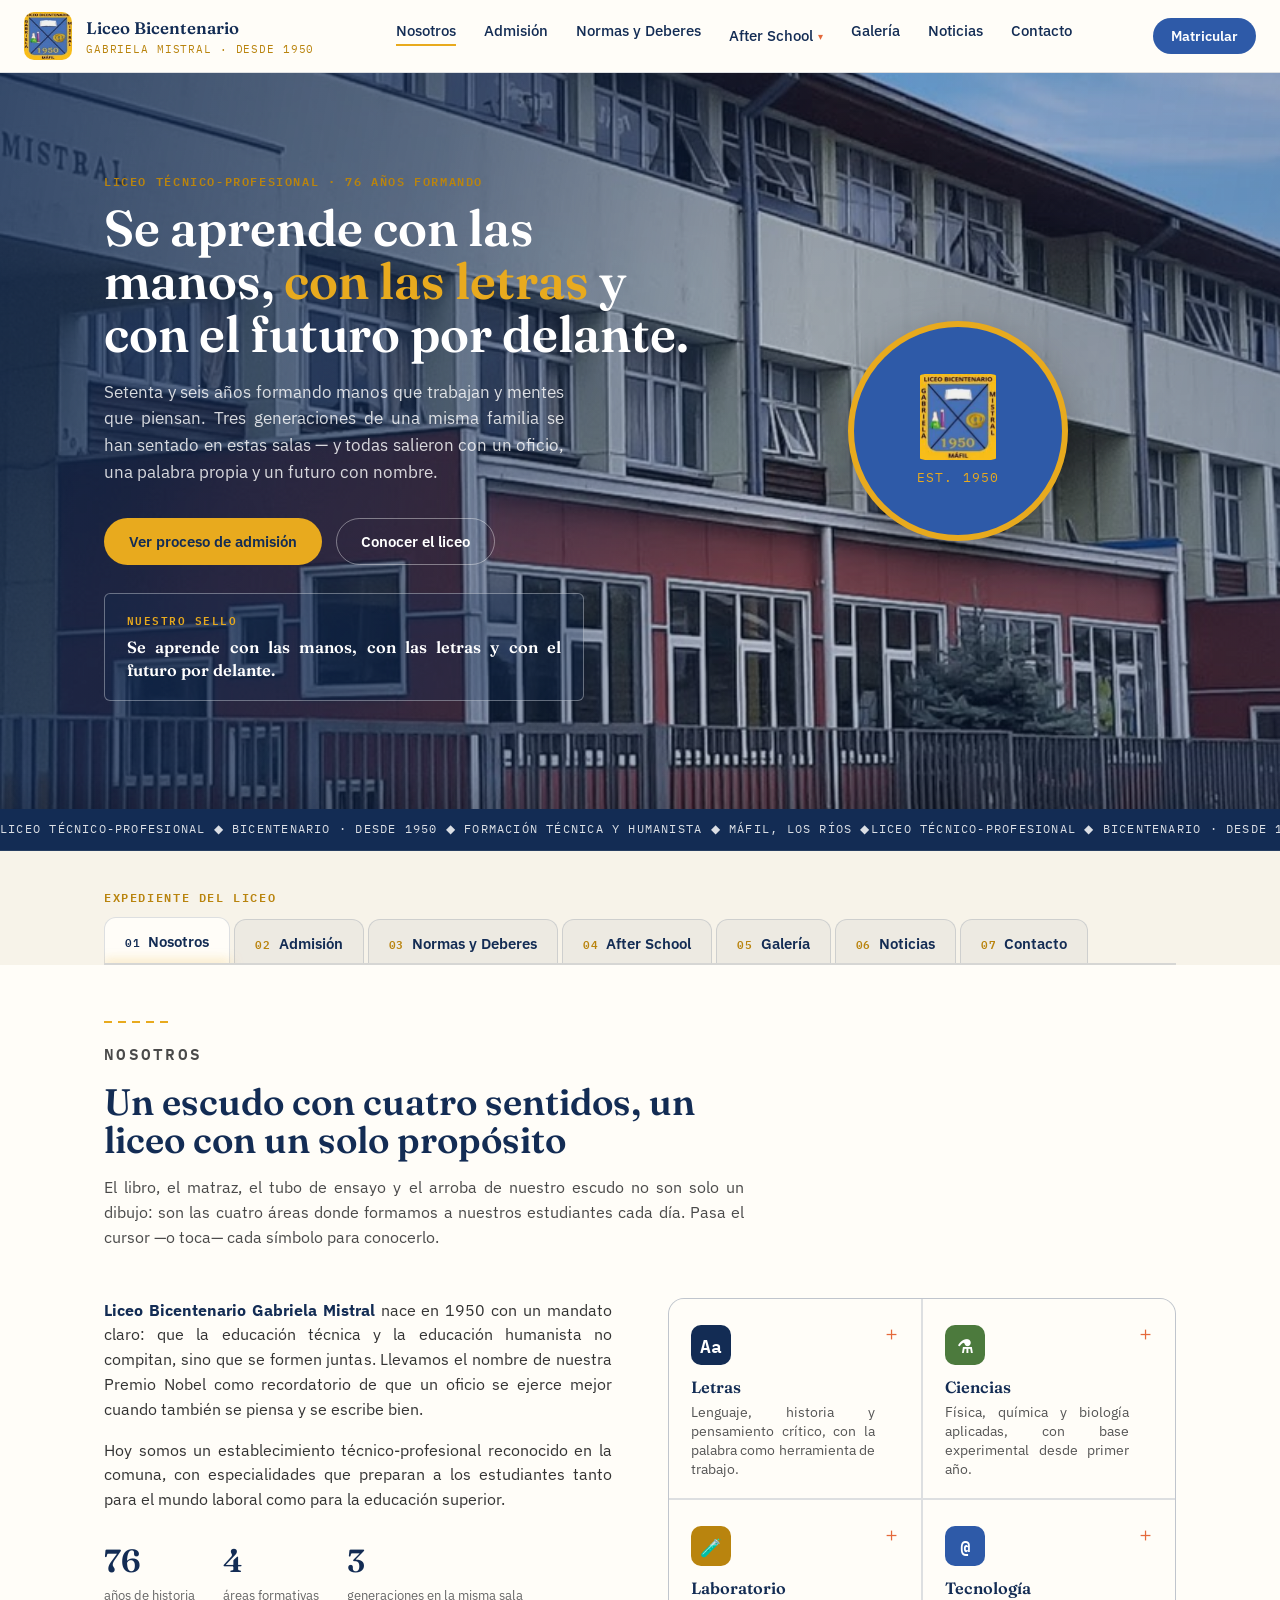
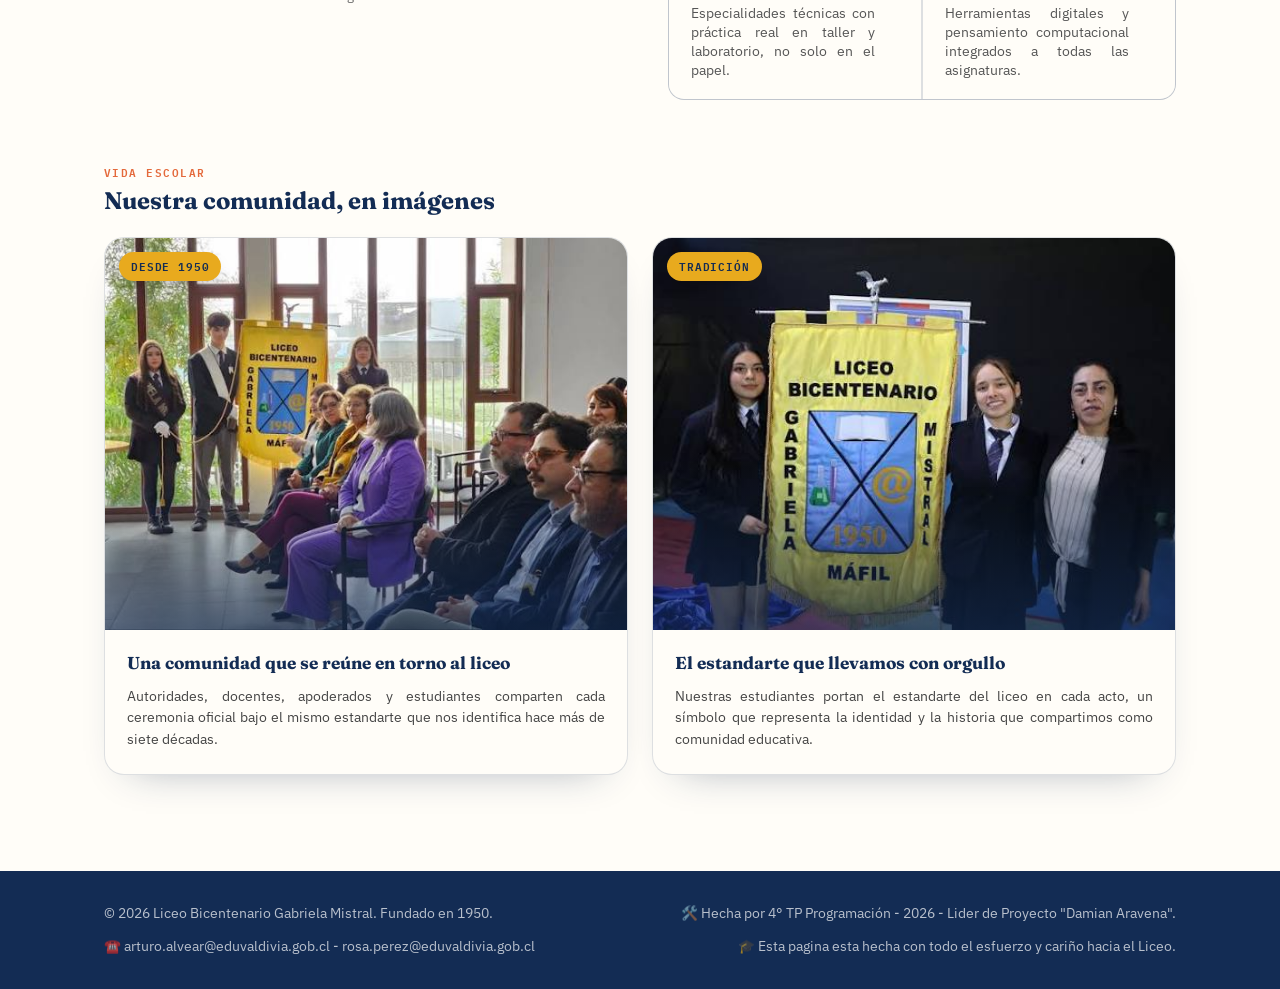
==== commit 66cbb90b: "Arreglo index" ====
--- a/index.html
+++ b/index.html
@@ -260,7 +260,7 @@
         <div class="moments-grid">
           <figure class="moment-card">
             <div class="moment-media">
-              <img src="img/nosotros/comunidad-en-ceremonia.jpg" alt="Autoridades, docentes y estudiantes reunidos en una ceremonia oficial del liceo, con el estandarte de fondo" loading="lazy">
+              <img src="img/Nosotros/comunidad-en-ceremonia.jpg" alt="Autoridades, docentes y estudiantes reunidos en una ceremonia oficial del liceo, con el estandarte de fondo" loading="lazy">
               <span class="moment-tag">Desde 1950</span>
             </div>
             <figcaption class="moment-text">
@@ -270,7 +270,7 @@
           </figure>
           <figure class="moment-card">
             <div class="moment-media">
-              <img src="img/nosotros/estandarte-del-liceo.jpg" alt="Estudiantes del liceo portando con orgullo el estandarte oficial Liceo Bicentenario Gabriela Mistral, Máfil, 1950" loading="lazy">
+              <img src="img/Nosotros/estandarte-del-liceo.jpg" alt="Estudiantes del liceo portando con orgullo el estandarte oficial Liceo Bicentenario Gabriela Mistral, Máfil, 1950" loading="lazy">
               <span class="moment-tag">Tradición</span>
             </div>
             <figcaption class="moment-text">
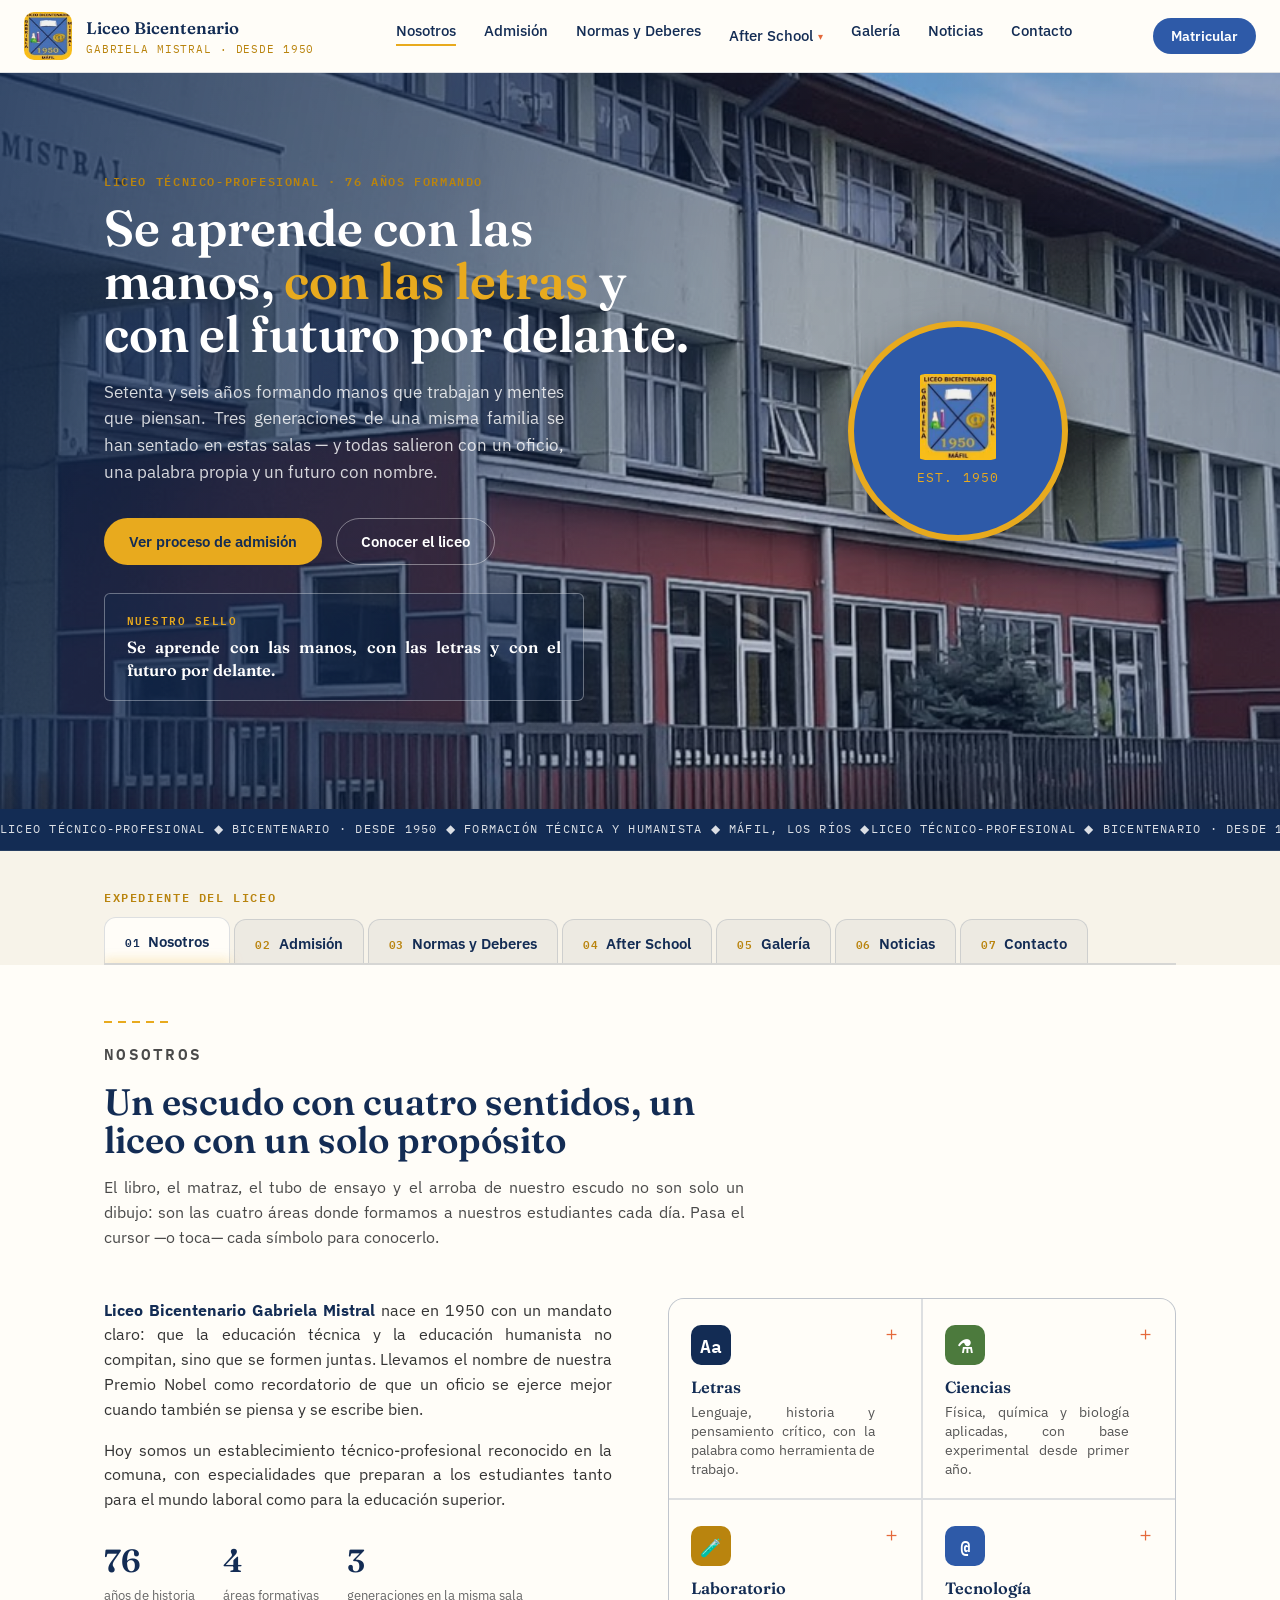
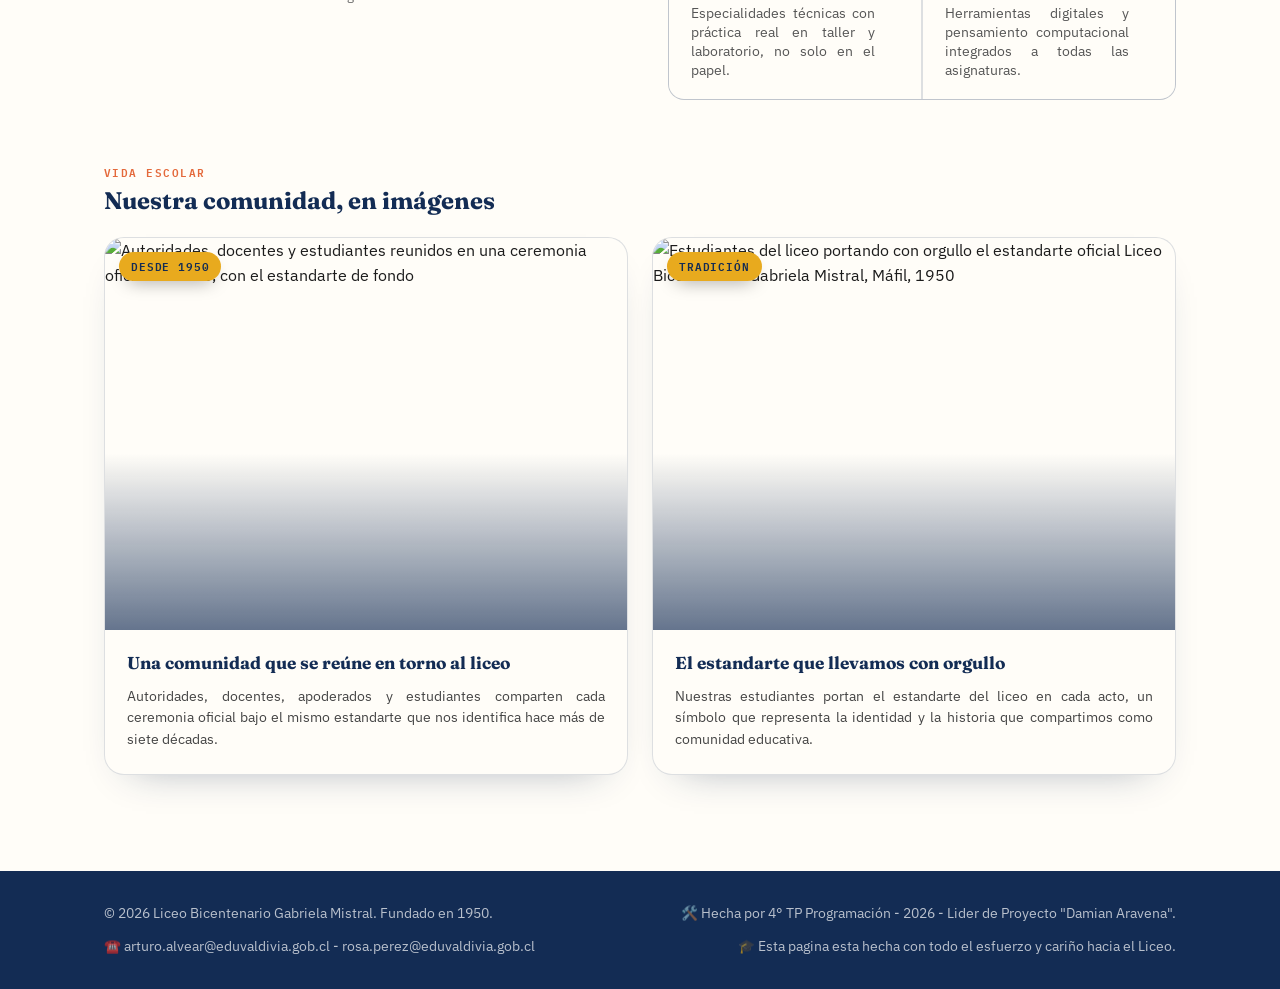
==== commit b2078cfd: "Arreglo de index" ====
--- a/index.html
+++ b/index.html
@@ -260,7 +260,7 @@
         <div class="moments-grid">
           <figure class="moment-card">
             <div class="moment-media">
-              <img src="img/Nosotros/comunidad-en-ceremonia.jpg" alt="Autoridades, docentes y estudiantes reunidos en una ceremonia oficial del liceo, con el estandarte de fondo" loading="lazy">
+              <img src="img/nosotros/comunidad-en-ceremonia.jpg" alt="Autoridades, docentes y estudiantes reunidos en una ceremonia oficial del liceo, con el estandarte de fondo" loading="lazy">
               <span class="moment-tag">Desde 1950</span>
             </div>
             <figcaption class="moment-text">
@@ -270,7 +270,7 @@
           </figure>
           <figure class="moment-card">
             <div class="moment-media">
-              <img src="img/Nosotros/estandarte-del-liceo.jpg" alt="Estudiantes del liceo portando con orgullo el estandarte oficial Liceo Bicentenario Gabriela Mistral, Máfil, 1950" loading="lazy">
+              <img src="img/nosotros/estandarte-del-liceo.jpg" alt="Estudiantes del liceo portando con orgullo el estandarte oficial Liceo Bicentenario Gabriela Mistral, Máfil, 1950" loading="lazy">
               <span class="moment-tag">Tradición</span>
             </div>
             <figcaption class="moment-text">
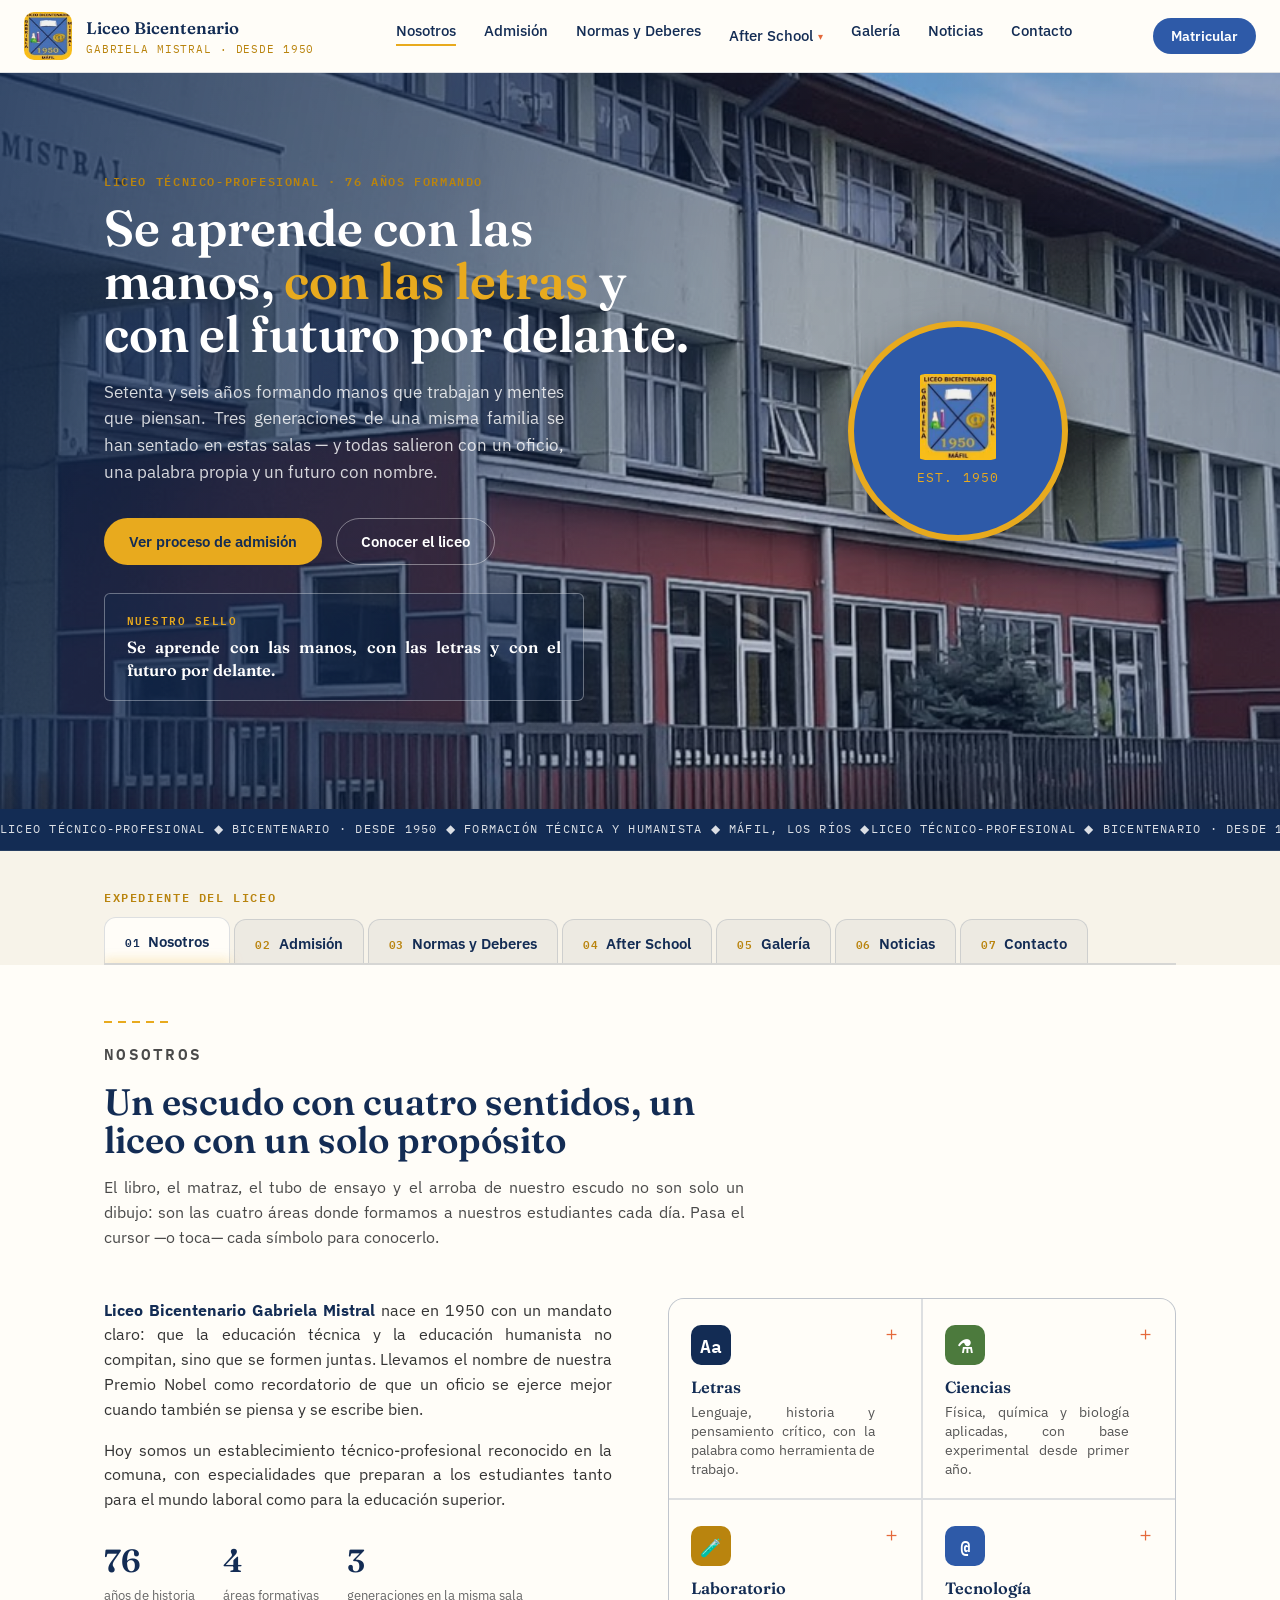
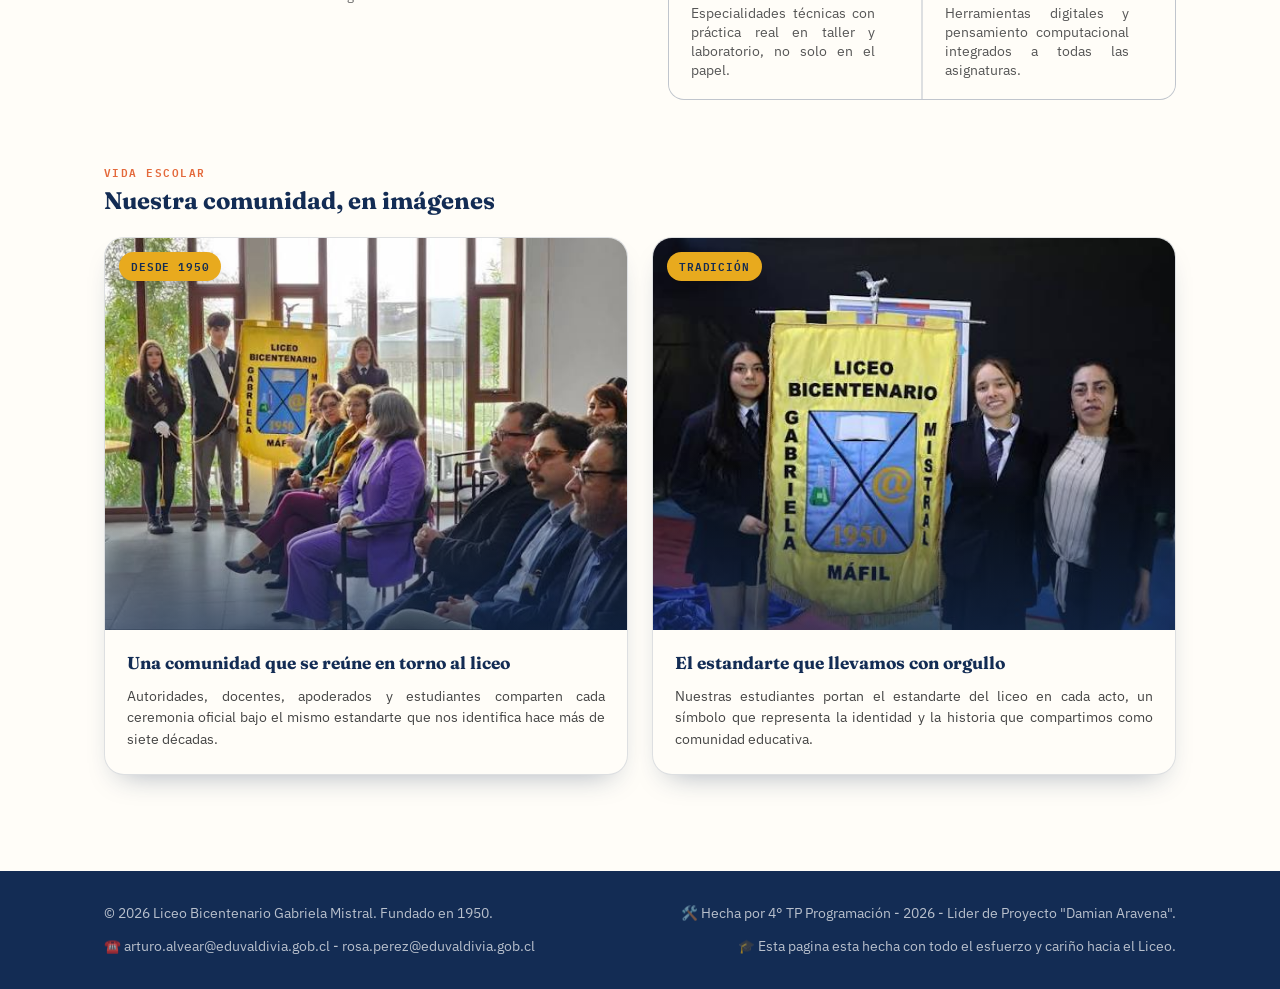
==== commit a807face: "Cambio de index" ====
--- a/index.html
+++ b/index.html
@@ -260,7 +260,7 @@
         <div class="moments-grid">
           <figure class="moment-card">
             <div class="moment-media">
-              <img src="img/nosotros/comunidad-en-ceremonia.jpg" alt="Autoridades, docentes y estudiantes reunidos en una ceremonia oficial del liceo, con el estandarte de fondo" loading="lazy">
+              <img src="[data-uri]" alt="Autoridades, docentes y estudiantes reunidos en una ceremonia oficial del liceo, con el estandarte de fondo" loading="lazy" onerror="this.classList.add('img-error')">
               <span class="moment-tag">Desde 1950</span>
             </div>
             <figcaption class="moment-text">
@@ -270,7 +270,7 @@
           </figure>
           <figure class="moment-card">
             <div class="moment-media">
-              <img src="img/nosotros/estandarte-del-liceo.jpg" alt="Estudiantes del liceo portando con orgullo el estandarte oficial Liceo Bicentenario Gabriela Mistral, Máfil, 1950" loading="lazy">
+              <img src="[data-uri]" alt="Estudiantes del liceo portando con orgullo el estandarte oficial Liceo Bicentenario Gabriela Mistral, Máfil, 1950" loading="lazy" onerror="this.classList.add('img-error')">
               <span class="moment-tag">Tradición</span>
             </div>
             <figcaption class="moment-text">
@@ -286,7 +286,7 @@
   <!-- ---------- ADMISION ---------- -->
   <section class="panel" id="admision" role="tabpanel" aria-labelledby="tabbtn-admision">
     <div class="admission-inner">
-      <div class="admission-bg" style="background-image:url('img/admision/ceremonia-liceo.jpg')" aria-hidden="true"></div>
+      <div class="admission-bg" style="background-image:url('[data-uri]')" aria-hidden="true"></div>
       <div class="wrap">
         <div class="section-head">
           <div class="divider"></div>
--- a/estilos.css
+++ b/estilos.css
@@ -457,15 +457,16 @@
 .moments-grid{display:grid;grid-template-columns:1fr 1fr;gap:24px;}
 .moment-card{
   margin:0;background:var(--paper);border-radius:20px;overflow:hidden;
-  border:1px solid var(--line);box-shadow:0 18px 40px -28px rgba(19,44,84,.45);
+  border:1px solid var(--line);box-shadow:0 14px 30px -16px rgba(19,44,84,.4);
   transition:transform .28s ease, box-shadow .28s ease;
 }
-.moment-card:hover{transform:translateY(-6px);box-shadow:0 26px 48px -22px rgba(19,44,84,.5);}
-.moment-media{position:relative;aspect-ratio:4/3;overflow:hidden;}
+.moment-card:hover{transform:translateY(-6px);box-shadow:0 26px 48px -18px rgba(19,44,84,.55);}
+.moment-media{position:relative;aspect-ratio:4/3;overflow:hidden;background:linear-gradient(160deg,var(--navy),var(--blue-soft));box-shadow:inset 0 -30px 40px -30px rgba(0,0,0,.35);}
 .moment-media img{
   width:100%;height:100%;object-fit:cover;display:block;
-  transition:transform .5s ease;
-}
+  transition:transform .5s ease, opacity .3s ease;
+}
+.moment-media img.img-error{opacity:0;position:absolute;pointer-events:none;}
 .moment-card:hover .moment-media img{transform:scale(1.08);}
 .moment-media::after{
   content:"";position:absolute;inset:0;
